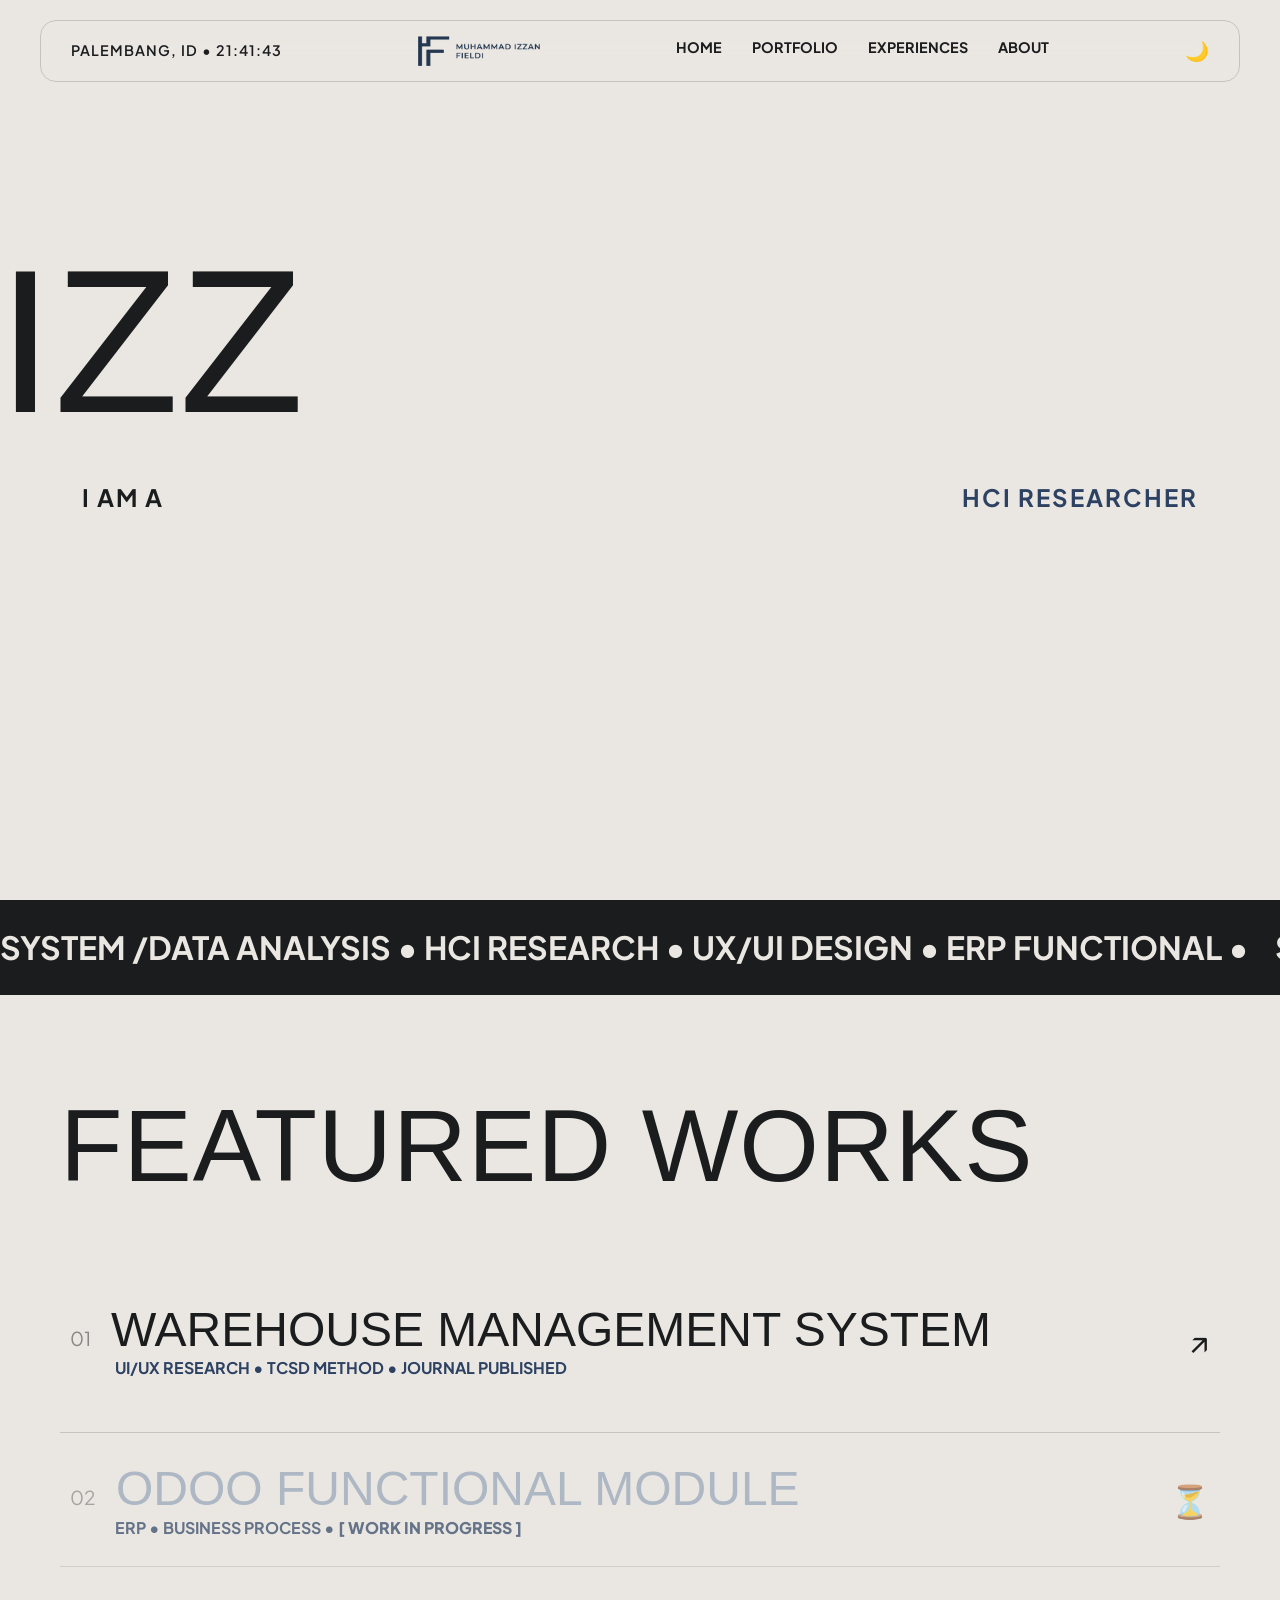
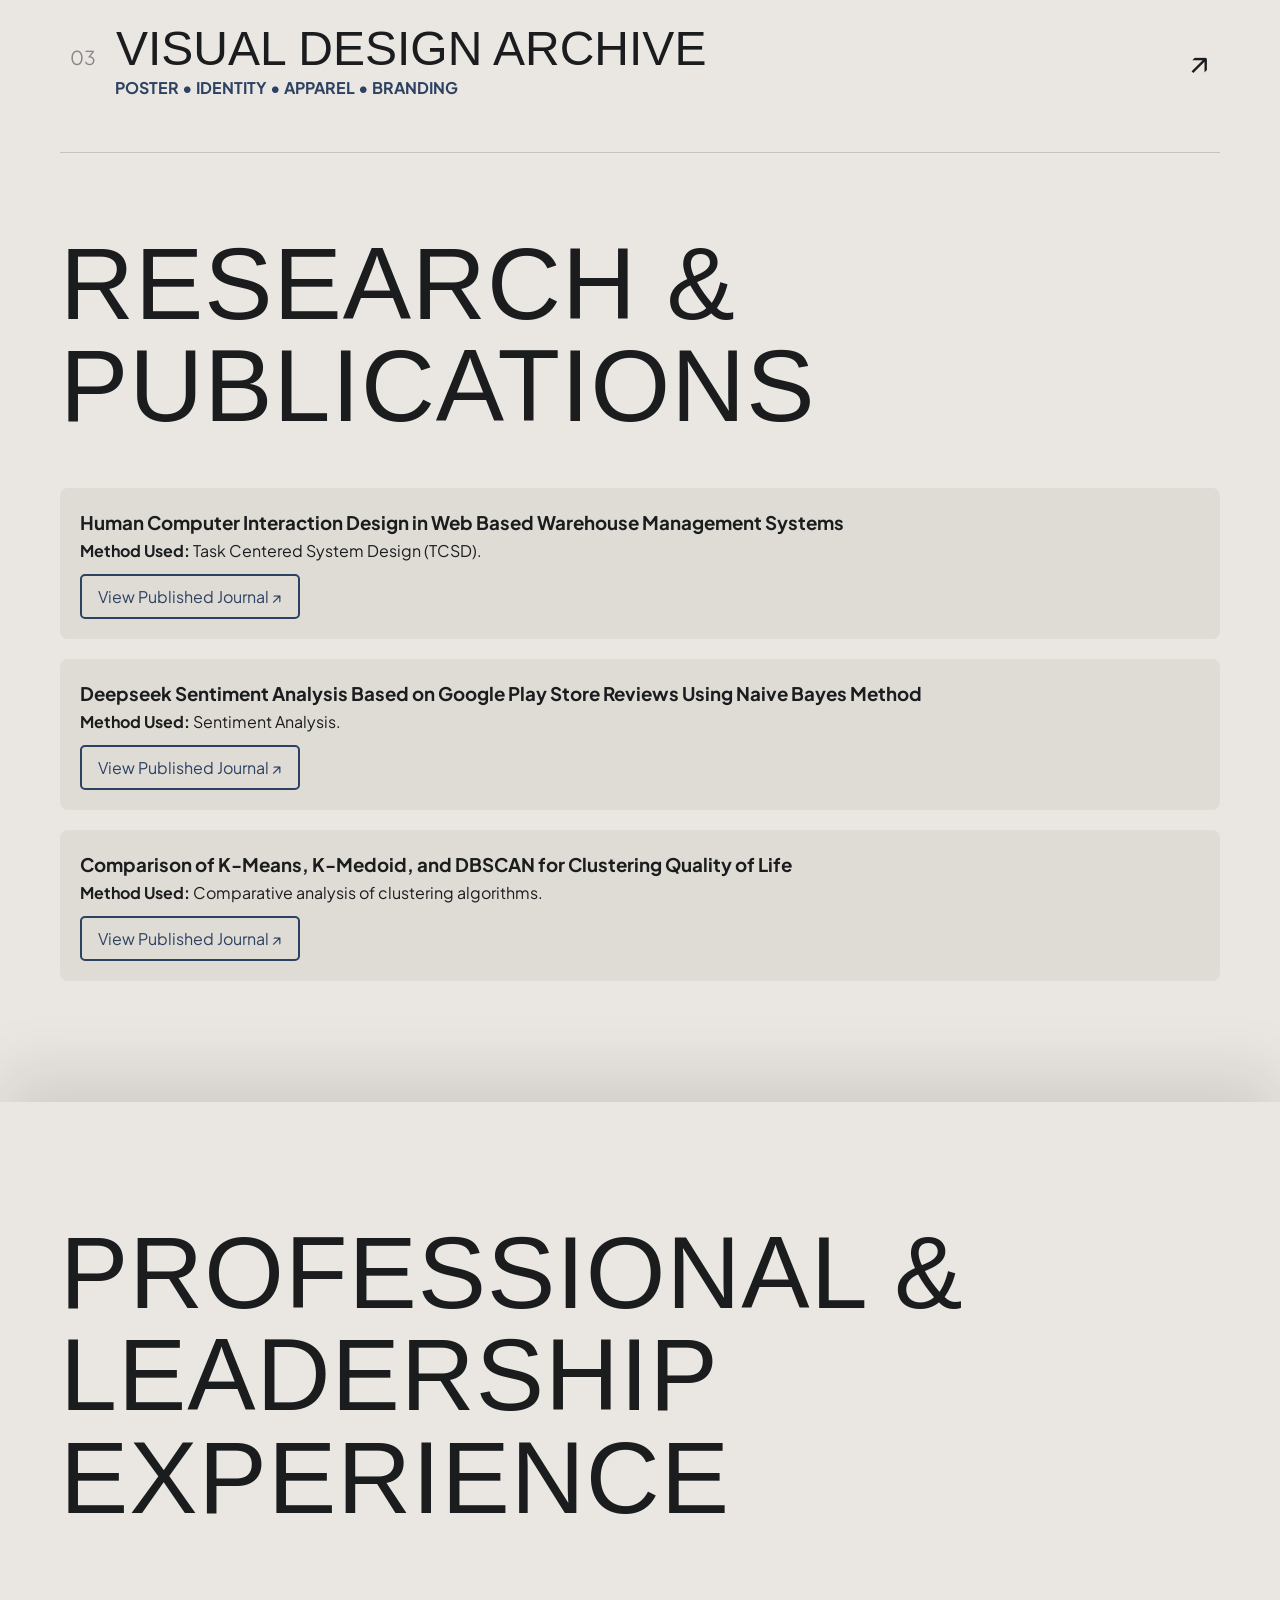
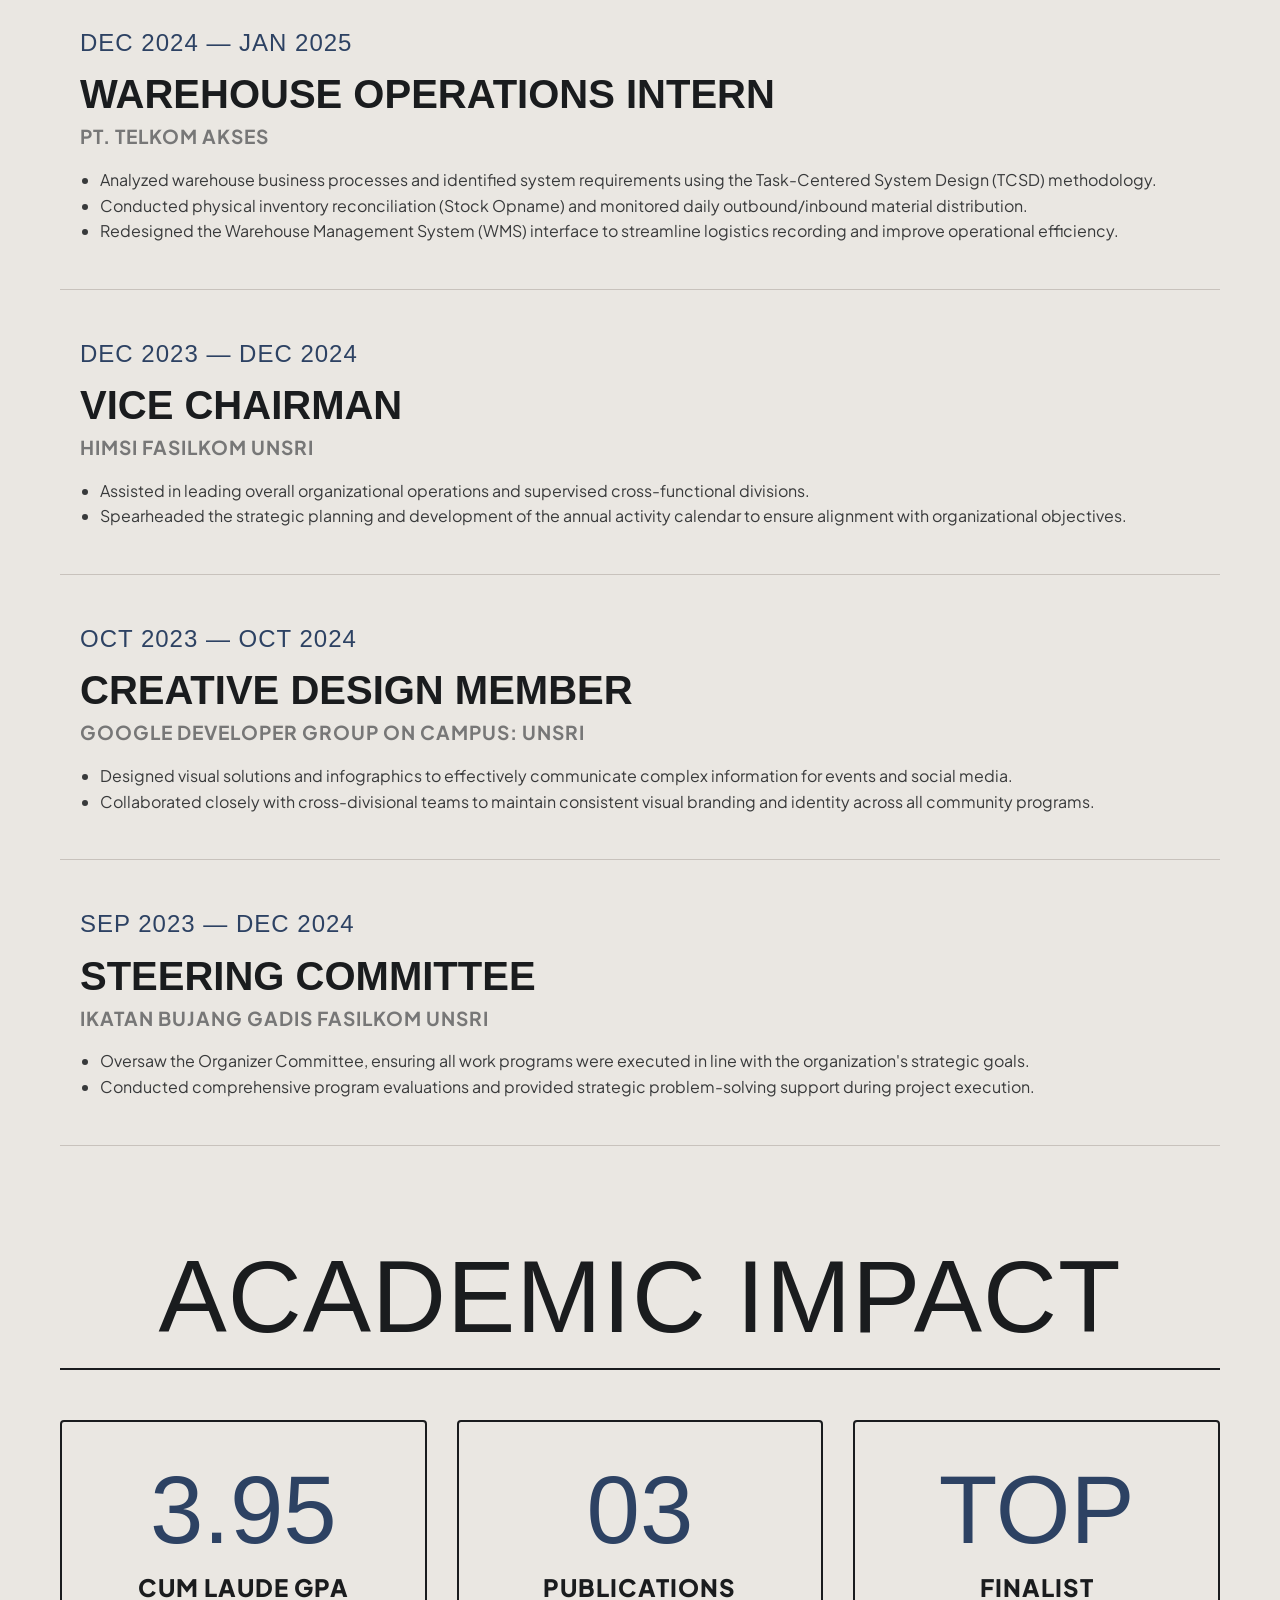
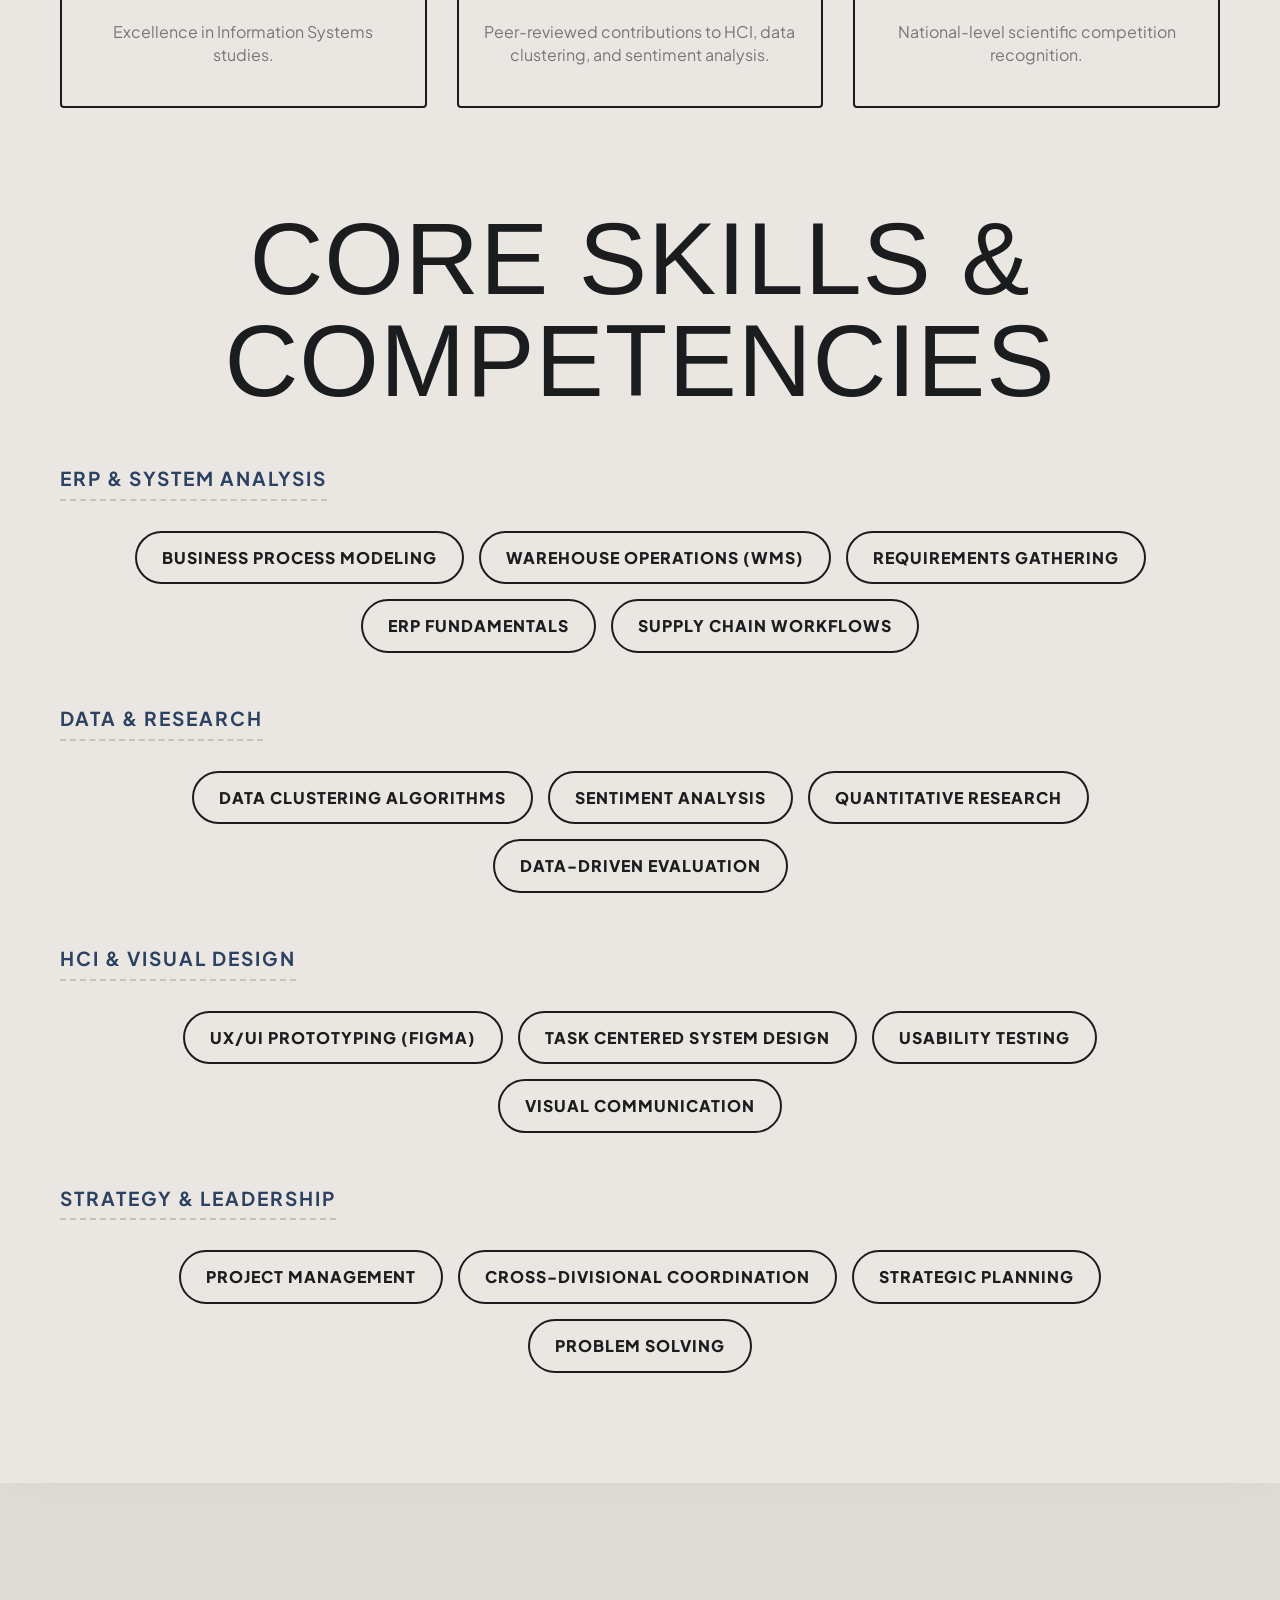
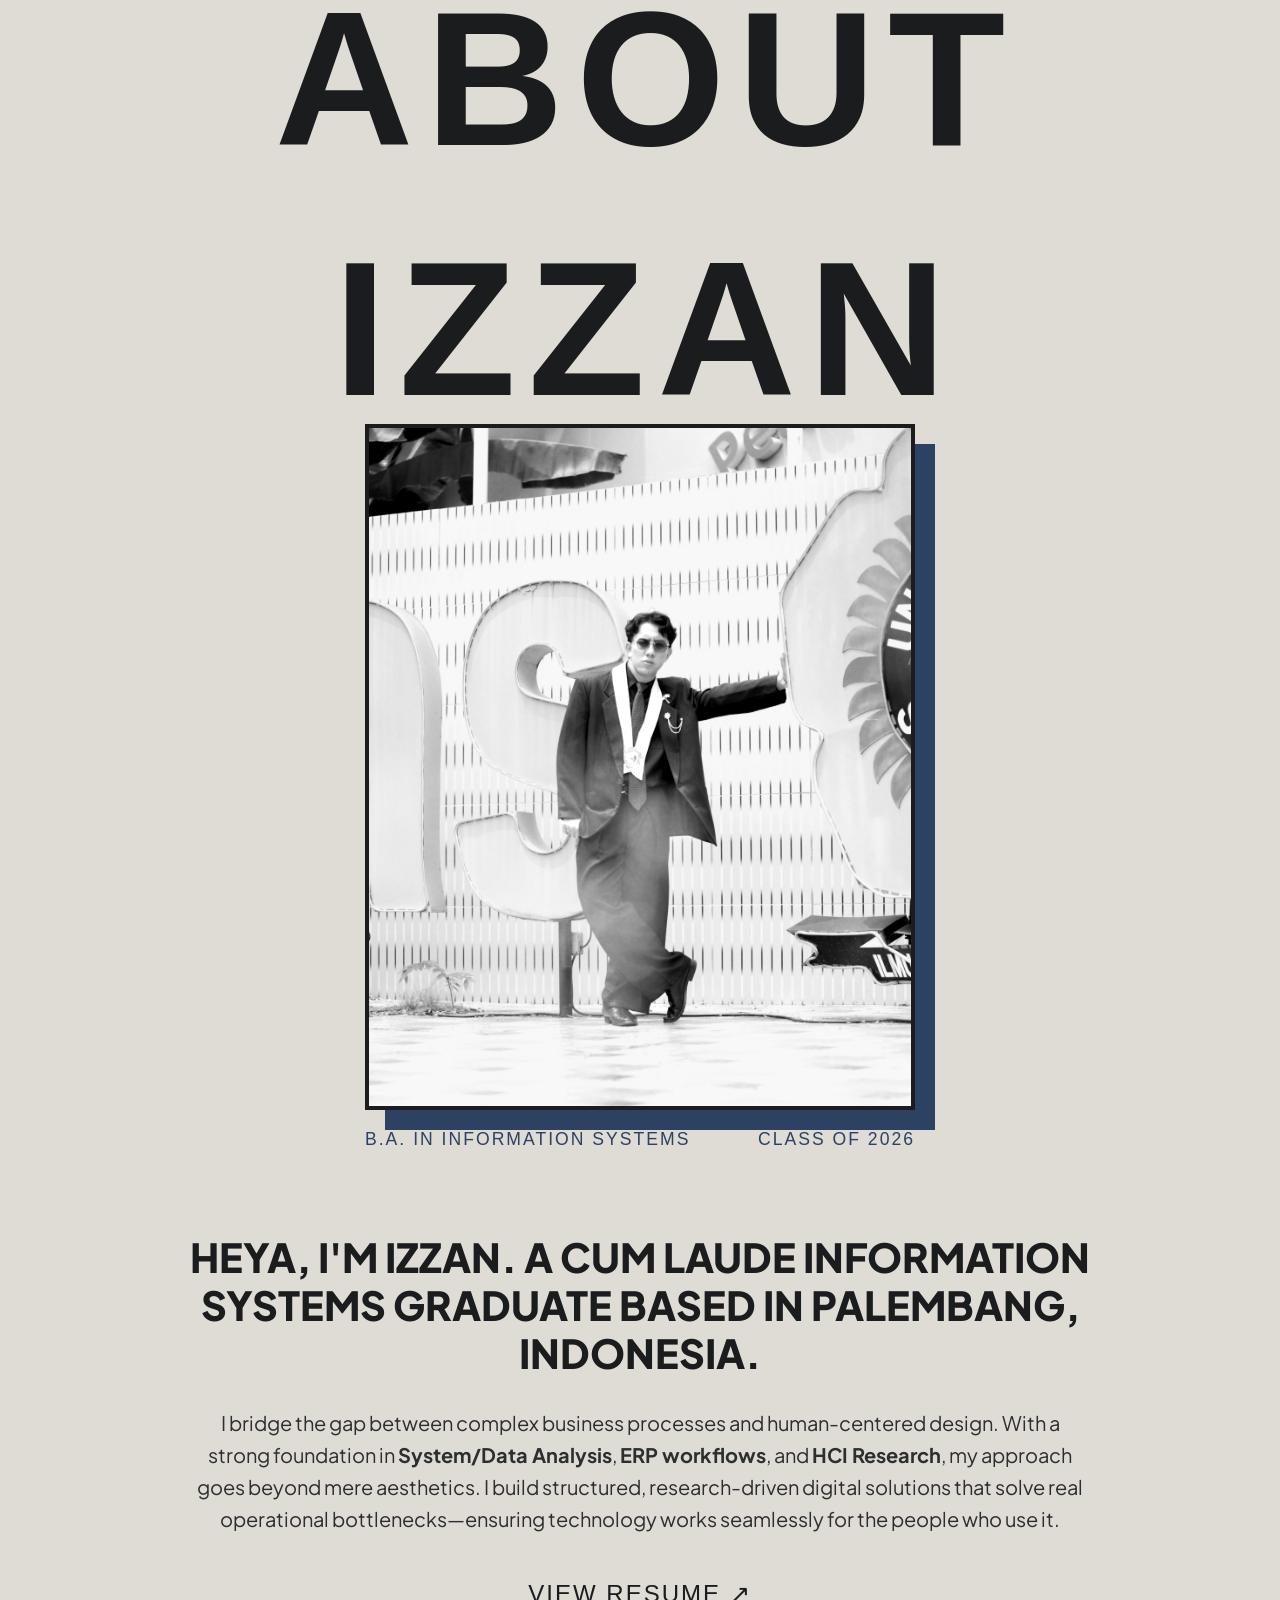
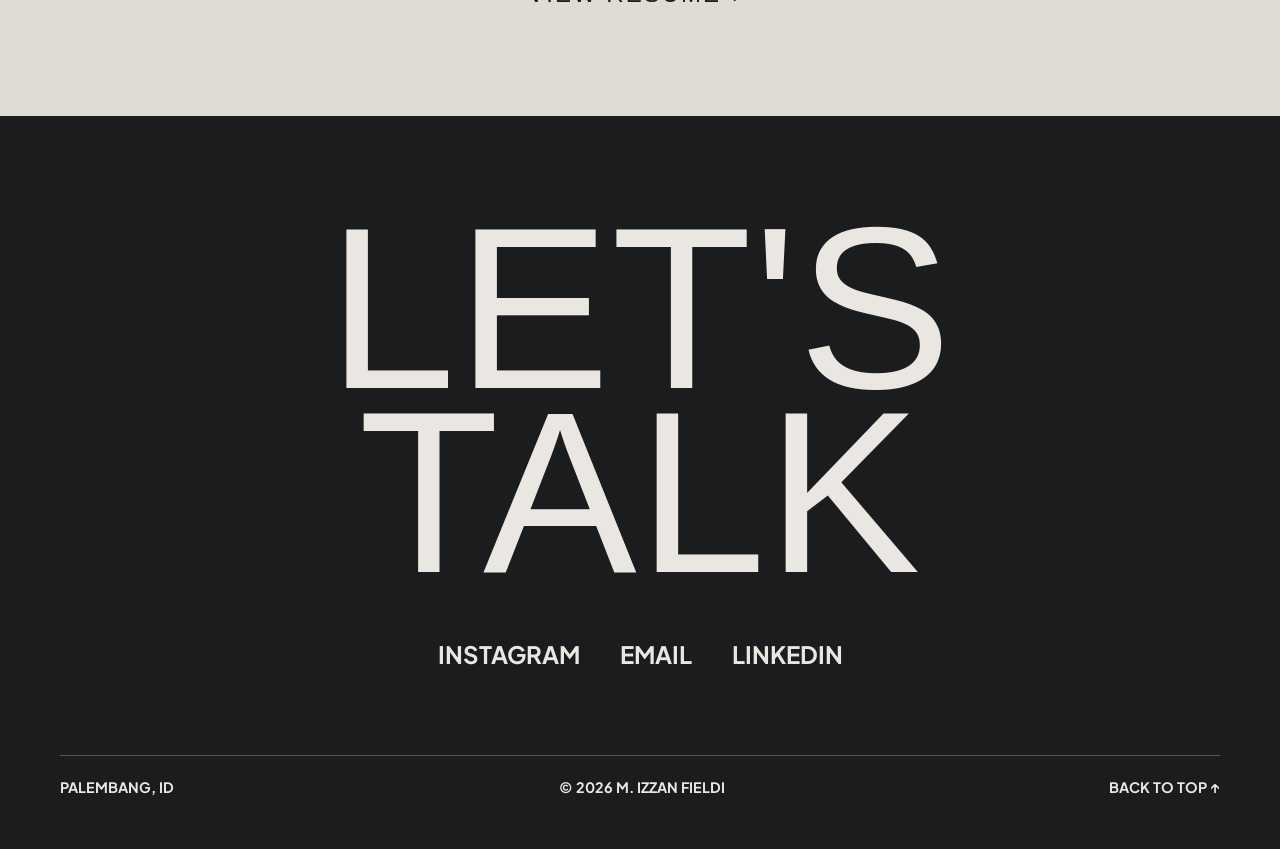
==== MINI WEB/index.html @ 40621d30 "Add files via upload" ====
<!DOCTYPE html>
<html lang="en">
<head>
    <meta charset="UTF-8">
    <meta name="viewport" content="width=device-width, initial-scale=1.0">
    <title>Muhammad Izzan Fieldi - Portfolio</title>

    <link rel="preconnect" href="https://fonts.googleapis.com">
    <link rel="preconnect" href="https://fonts.gstatic.com" crossorigin>
    <link href="https://fonts.googleapis.com/css2?family=Plus+Jakarta+Sans:wght@400;500;600;700;800&display=swap" rel="stylesheet">

    <link rel="stylesheet" href="style.css">
</head>
<body class="page-transition">

    <div id="loader">
        <div class="loader-content">
            <span id="counter">000</span>
        </div>
    </div>

    <header class="jas-header" id="header">
        <nav class="container">
            <div class="location">
                <span>PALEMBANG, ID</span> • <span id="live-time">00:00:00</span>
            </div>
            <a href="index.html#hero" class="logo">
                <img src="Asset/Logo Izzan.png" alt="Muhammad Izzan Fieldi Logo" class="logo-img">
            </a>

            <ul class="jas-nav" id="nav-menu">
                <li><a href="#hero" data-text="HOME">HOME</a></li>
                <li><a href="#portfolio-section" data-text="PORTFOLIO">PORTFOLIO</a></li>
                <li><a href="#experiences-section" data-text="EXPERIENCES">EXPERIENCES</a></li>
                <li><a href="#about-section" data-text="ABOUT">ABOUT</a></li>
            </ul>
            
            <div class="nav-actions">
                <button class="theme-toggle" id="theme-toggle">🌙</button>
                <div class="hamburger" id="hamburger">
                   <span></span>
                    <span></span>
                    <span></span>
                </div>
            </div>
        </nav>
    </header>

    <section id="hero" class="hero">
        <div class="hero-container">
            <h1 class="hero-name" id="interactive-name">IZZAN FIELDI</h1>
            
            <div class="hero-footer">
                <p>I AM A</p>
                
                <div class="role-slider">
                    <div class="role-list">
                        <span>HCI RESEARCHER</span>
                        <span>ERP FUNCTIONAL</span>
                        <span>UX/UI DESIGNER</span>
                        <span>SYSTEM ANALYST</span>
                        <span>DATA ANALYST</span>
                        <span>HCI RESEARCHER</span> 
                    </div>
                </div>

            </div>
        </div>
    </section>

    <div class="marquee">
        <div class="marquee-content">
            <span>SYSTEM /DATA ANALYSIS • HCI RESEARCH • UX/UI DESIGN • ERP FUNCTIONAL • </span>
            <span>SYSTEM /DATA ANALYSIS • HCI RESEARCH • UX/UI DESIGN • ERP FUNCTIONAL • </span>
            <span>SYSTEM /DATA ANALYSIS • HCI RESEARCH • UX/UI DESIGN • ERP FUNCTIONAL • </span>
        </div>
    </div>

    <section id="portfolio-section" class="section-padding">
        <div class="container">
            <h2>FEATURED WORKS</h2>
            <div class="portfolio-list">
                
                <a href="wms-casestudy.html" class="portfolio-row">
                    <div class="port-left-group">
                        <div class="port-title-wrapper">
                            <span class="port-num">01</span>
                            <h3 class="port-title">Warehouse Management System</h3>
                        </div>
                        <p class="port-tags">UI/UX Research • TCSD Method • Journal Published</p>
                    </div>
                    
                    <div class="port-right-group">
                        <div class="inline-img-wrapper">
                            <img src="Asset/Porto.png" alt="WMS Project">
                        </div>
                        <span class="port-arrow">↗</span>
                    </div>
                </a>

                <div class="portfolio-row" style="opacity: 0.7; cursor: not-allowed;">
                    <div class="port-left-group">
                        <div class="port-title-wrapper">
                            <span class="port-num">02</span>
                            <h3 class="port-title" style="color: var(--muted-text);">Odoo Functional Module</h3>
                        </div>
                        <p class="port-tags">ERP • Business Process • <span style="color: var(--accent-color); font-weight: 800;">[ WORK IN PROGRESS ]</span></p>
                    </div>
                    
                    <div class="port-right-group">
                        <span class="port-arrow" style="transform: none; color: var(--muted-text);">⏳</span>
                    </div>
                </div>

                <a href="https://drive.google.com/drive/folders/1CFxZU8jh6CRHiEDkZTJFdUZa_HbZFmdo?usp=sharing" class="portfolio-row" target="_blank" rel="noopener noreferrer">
                    <div class="port-left-group">
                        <div class="port-title-wrapper">
                            <span class="port-num">03</span>
                            <h3 class="port-title">Visual Design Archive</h3>
                        </div>
                        <p class="port-tags">Poster • Identity • Apparel • Branding</p>
                    </div>
                    
                    <div class="port-right-group">
                        <div class="inline-img-wrapper">
                            <img src="Asset/Denim Jacket.png" alt="Visual Design Archive">
                        </div>
                        <span class="port-arrow">↗</span>
                    </div>
                </a>
                
            </div>

            <h2 style="margin-top: 80px;">RESEARCH & PUBLICATIONS</h2>
            <div class="research-item">
                <h3>Human Computer Interaction Design in Web Based Warehouse Management Systems</h3>
                <p><strong>Method Used:</strong> Task Centered System Design (TCSD).</p>
                <a href="https://ejournal.ikado.ac.id/index.php/teknika/article/view/1375" class="btn-secondary" target="_blank" rel="noopener noreferrer">View Published Journal ↗</a>
            </div>
            <div class="research-item">
                <h3>Deepseek Sentiment Analysis Based on Google Play Store Reviews Using Naive Bayes Method</h3>
                <p><strong>Method Used:</strong> Sentiment Analysis.</p>
                <a href="https://ojs.stmik-banjarbaru.ac.id/index.php/jutisi/article/view/2778" class="btn-secondary" target="_blank" rel="noopener noreferrer">View Published Journal ↗</a>
            </div>
            <div class="research-item">
                <h3>Comparison of K-Means, K-Medoid, and DBSCAN for Clustering Quality of Life</h3>
                <p><strong>Method Used:</strong> Comparative analysis of clustering algorithms.</p>
                <a href="https://ejournal.itn.ac.id/index.php/jati/article/view/13916" class="btn-secondary" target="_blank" rel="noopener noreferrer">View Published Journal ↗</a>
            </div>
        </div>
    </section>

    <section id="experiences-section" class="section-padding">
        <div class="container">
            
            <h2>PROFESSIONAL & LEADERSHIP EXPERIENCE</h2>
            <div class="experience-list">
    
                <div class="exp-row">
                    <div class="exp-left" style="width: 100%;">
                        <span class="exp-date">DEC 2024 — JAN 2025</span>
                        <h3 class="exp-role">Warehouse Operations Intern</h3>
                        <p class="exp-company">PT. TELKOM AKSES</p>
                        <ul style="margin-top: 15px; padding-left: 20px; line-height: 1.6; opacity: 0.85;">
                            <li>Analyzed warehouse business processes and identified system requirements using the Task-Centered System Design (TCSD) methodology.</li>
                            <li>Conducted physical inventory reconciliation (Stock Opname) and monitored daily outbound/inbound material distribution.</li>
                            <li>Redesigned the Warehouse Management System (WMS) interface to streamline logistics recording and improve operational efficiency.</li>
                        </ul>
                    </div>
                </div>

                <div class="exp-row">
                    <div class="exp-left" style="width: 100%;">
                        <span class="exp-date">DEC 2023 — DEC 2024</span>
                        <h3 class="exp-role">Vice Chairman</h3>
                        <p class="exp-company">HIMSI FASILKOM UNSRI</p>
                        <ul style="margin-top: 15px; padding-left: 20px; line-height: 1.6; opacity: 0.85;">
                            <li>Assisted in leading overall organizational operations and supervised cross-functional divisions.</li>
                            <li>Spearheaded the strategic planning and development of the annual activity calendar to ensure alignment with organizational objectives.</li>
                        </ul>
                    </div>
                </div>

                <div class="exp-row">
                    <div class="exp-left" style="width: 100%;">
                        <span class="exp-date">OCT 2023 — OCT 2024</span>
                        <h3 class="exp-role">Creative Design Member</h3>
                        <p class="exp-company">Google Developer Group on Campus: UNSRI</p>
                        <ul style="margin-top: 15px; padding-left: 20px; line-height: 1.6; opacity: 0.85;">
                            <li>Designed visual solutions and infographics to effectively communicate complex information for events and social media.</li>
                            <li>Collaborated closely with cross-divisional teams to maintain consistent visual branding and identity across all community programs.</li>
                        </ul>
                    </div>
                </div>

                <div class="exp-row">
                    <div class="exp-left" style="width: 100%;">
                        <span class="exp-date">SEP 2023 — DEC 2024</span>
                        <h3 class="exp-role">Steering Committee</h3>
                        <p class="exp-company">Ikatan Bujang Gadis Fasilkom Unsri</p>
                        <ul style="margin-top: 15px; padding-left: 20px; line-height: 1.6; opacity: 0.85;">
                            <li>Oversaw the Organizer Committee, ensuring all work programs were executed in line with the organization's strategic goals.</li>
                            <li>Conducted comprehensive program evaluations and provided strategic problem-solving support during project execution.</li>
                        </ul>
                    </div>
                </div>

            </div>

            <h2 style="margin-top: 100px; text-align: center; border-bottom: 2px solid var(--text-color); padding-bottom: 20px;">ACADEMIC IMPACT</h2>
            
            <div class="impact-brutal-grid">
                <div class="impact-brutal-item">
                    <span class="impact-giant-number">3.95</span>
                    <h3 class="impact-title">CUM LAUDE GPA</h3>
                    <p class="impact-desc">Excellence in Information Systems studies.</p>
                </div>
                
                <div class="impact-brutal-item">
                    <span class="impact-giant-number">03</span>
                    <h3 class="impact-title">PUBLICATIONS</h3>
                    <p class="impact-desc">Peer-reviewed contributions to HCI, data clustering, and sentiment analysis.</p>
                </div>
                
                <div class="impact-brutal-item">
                    <span class="impact-giant-number">TOP</span>
                    <h3 class="impact-title">FINALIST</h3>
                    <p class="impact-desc">National-level scientific competition recognition.</p>
                </div>
            </div>

           <h2 style="margin-top: 100px; text-align: center;">CORE SKILLS & COMPETENCIES</h2>
            
            <div class="comp-category" style="margin-top: 50px; margin-bottom: 40px;"> 
                <h3 style="text-align: center; margin-bottom: 20px; font-size: 1.2rem; color: var(--accent-color); text-transform: uppercase;">ERP & System Analysis</h3>
                <div class="tags" style="justify-content: center;"> 
                    <span class="tag">Business Process Modeling</span> 
                    <span class="tag">Warehouse Operations (WMS)</span> 
                    <span class="tag">Requirements Gathering</span> 
                    <span class="tag">ERP Fundamentals</span> 
                    <span class="tag">Supply Chain Workflows</span>
                </div> 
            </div> 

            <div class="comp-category" style="margin-bottom: 40px;"> 
                <h3 style="text-align: center; margin-bottom: 20px; font-size: 1.2rem; color: var(--accent-color); text-transform: uppercase;">Data & Research</h3>
                <div class="tags" style="justify-content: center;"> 
                    <span class="tag">Data Clustering Algorithms</span> 
                    <span class="tag">Sentiment Analysis</span> 
                    <span class="tag">Quantitative Research</span> 
                    <span class="tag">Data-Driven Evaluation</span> 
                </div> 
            </div>

            <div class="comp-category" style="margin-bottom: 40px;"> 
                <h3 style="text-align: center; margin-bottom: 20px; font-size: 1.2rem; color: var(--accent-color); text-transform: uppercase;">HCI & Visual Design</h3>
                <div class="tags" style="justify-content: center;"> 
                    <span class="tag">UX/UI Prototyping (Figma)</span> 
                    <span class="tag">Task Centered System Design</span> 
                    <span class="tag">Usability Testing</span> 
                    <span class="tag">Visual Communication</span> 
                </div> 
            </div> 

            <div class="comp-category"> 
                <h3 style="text-align: center; margin-bottom: 20px; font-size: 1.2rem; color: var(--accent-color); text-transform: uppercase;">Strategy & Leadership</h3>
                <div class="tags" style="justify-content: center;"> 
                    <span class="tag">Project Management</span> 
                    <span class="tag">Cross-divisional Coordination</span> 
                    <span class="tag">Strategic Planning</span> 
                    <span class="tag">Problem Solving</span> 
                </div> 
            </div>
        </div>
    </section>

    <section id="about-section" class="section-padding" style="background-color: var(--secondary-bg);">
        <div class="container">
            <h1 class="about-title" id="about-izzan">ABOUT IZZAN</h1>
            
            <div class="about-image-wrapper">
            <div class="about-image-container">
            <img src="Asset/PTB_0155.jpeg" alt="Izzan Yudisium" class="about-img">
                <div class="grain-overlay"></div>
            </div>
            <div class="about-caption">
                <span>B.A. IN INFORMATION SYSTEMS</span>
                <span>CLASS OF 2026</span>
            </div>
            </div>

            <div style="max-width: 900px; margin: 0 auto; text-align: center;">
                <p style="font-size: clamp(1.8rem, 4vw, 2.5rem); font-weight: 800; text-transform: uppercase; line-height: 1.2; margin-bottom: 30px; color: var(--text-color);">
                    HEYA, I'M IZZAN. A CUM LAUDE INFORMATION SYSTEMS GRADUATE BASED IN PALEMBANG, INDONESIA.
                </p>
                
                <p style="font-size: 1.25rem; line-height: 1.6; color: var(--text-color); opacity: 0.9; margin-bottom: 40px;">
                    I bridge the gap between complex business processes and human-centered design. With a strong foundation in <strong>System/Data Analysis</strong>, <strong>ERP workflows</strong>, and <strong>HCI Research</strong>, my approach goes beyond mere aesthetics. I build structured, research-driven digital solutions that solve real operational bottlenecks—ensuring technology works seamlessly for the people who use it.
                </p>

                <a href="#" id="view-cv-link" class="text-link">VIEW RESUME ↗</a>
            </div>
        </div>
    </section>

    <section id="contact" class="big-footer">
        <div class="container text-center">
            <h2 class="giant-text">LET'S TALK</h2>
            <div class="footer-links">
                <a href="https://www.instagram.com/izzanhanafi_" target="_blank" rel="noopener noreferrer">INSTAGRAM</a>
                <a href="mailto:muhammadizzanfieldi@gmail.com">EMAIL</a>
                <a href="https://www.linkedin.com/in/muhammadizzanfieldi" target="_blank" rel="noopener noreferrer">LINKEDIN</a>
            </div>
            <div class="footer-bottom">
                <p>PALEMBANG, ID</p>
                <p>© 2026 M. IZZAN FIELDI</p>
                <a href="#hero">BACK TO TOP ↑</a>
            </div>
        </div>
    </section>


    <script src="script.js"></script>

    <div id="cv-modal" class="cv-modal">
    <div class="modal-overlay" id="modal-overlay"></div>
    
    <button class="close-btn" id="close-cv">&times;</button>

    <div class="modal-content">
        <img src="Asset/CV-Preview.png" alt="Izzan Fieldi CV Resume" class="cv-preview-img">
        
        <div class="download-area">
            <a href="Asset/CV_Muhammad_Izzan_Fieldi_2026.pdf" download class="btn" style="padding: 15px 35px; font-weight: 800; letter-spacing: 1px;" target="_blank" rel="noopener noreferrer">
                DOWNLOAD OFFICIAL CV (PDF)
            </a>
        </div>
    </div>
</div>

</body>
</html>
---- MINI WEB/style.css ----
/* =========================================
   VARIABLES & THEME
========================================= */
:root {
    /* Background: Putih tulang hangat */
    --bg-color: #EAE7E2; 
    /* Text: Hitam Onyx */
    --text-color: #1A1C1E; 
    /* Accent: Deep Navy */
    --accent-color: #2D4263; 
    
    --secondary-bg: #DFDBD5; 
    --border-color: #C8C2BC;
    --hover-bg: #D7D1CB;
    --nav-bg: rgba(234, 231, 226, 0.45); 
    
    --dark-surface: #0F172A; 
    --dark-card: #1E293B;    
    --muted-text: #94A3B8;   
}

[data-theme="dark"] {
    /* Background: Biru Slate Gelap */
    --bg-color: #121417; 
    --text-color: #EAE7E2;
    --accent-color: #7E97B8; 
    --secondary-bg: #1B1E23;
    --border-color: #2D323A;
    --hover-bg: #252A30;
    --nav-bg: rgba(18, 20, 23, 0.45); 
}

/* =========================================
   GLOBAL STYLES
========================================= */
* {
    margin: 0;
    padding: 0;
    box-sizing: border-box;
}

html {
    scroll-behavior: smooth; 
}

body {
    font-family: 'Plus Jakarta Sans', -apple-system, BlinkMacSystemFont, "Segoe UI", Roboto, Helvetica, Arial, sans-serif;
    line-height: 1.6;
    color: var(--text-color);
    background-color: var(--bg-color);
    transition: background-color 0.3s, color 0.3s;
    overflow-x: hidden;
}

.container {
    max-width: 1200px;
    margin: 0 auto;
    padding: 0 20px;
}

section {
    padding: 100px 0;
}

.section-padding {
    padding-top: 100px;
    padding-bottom: 100px;
    scroll-margin-top: 80px; 
}

/* =========================================
   TYPOGRAPHY & BUTTONS
========================================= */
section h2 {
    font-family: Impact, 'Arial Black', sans-serif; 
    font-size: clamp(4rem, 8vw, 7rem); 
    font-weight: normal; 
    text-transform: uppercase;
    color: var(--text-color);
    margin-bottom: 50px;
    line-height: 1;
    letter-spacing: 1px;
    transition: font-size 0.4s ease-out; 
}

.hero-name, 
.giant-text, 
.port-title, 
.about-title, 
.impact-giant-number {
    font-family: Impact, 'Arial Black', sans-serif; 
    font-weight: normal; 
    text-transform: uppercase;
}

/* =========================================
   BUTTONS (DYNAMIC THEME)
========================================= */
.btn {
    display: inline-block;
    padding: 12px 24px;
    background-color: var(--accent-color);
    color: var(--bg-color); 
    text-decoration: none;
    border-radius: 5px;
    transition: background-color 0.3s, transform 0.2s, opacity 0.3s;
}

.btn:hover {
    opacity: 0.85; 
    transform: translateY(-2px);
}

.btn-secondary {
    display: inline-block;
    padding: 8px 16px;
    border: 2px solid var(--accent-color);
    background-color: transparent;
    color: var(--accent-color);
    text-decoration: none;
    border-radius: 5px;
    transition: background-color 0.3s, color 0.3s, transform 0.2s;
    margin-top: 10px;
}

.btn-secondary:hover {
    background-color: var(--accent-color);
    color: var(--bg-color); 
    transform: translateY(-2px); 
}

/* =========================================
   LOADER ANIMATION
========================================= */
#loader {
    position: fixed;
    top: 0;
    left: 0;
    width: 100%;
    height: 100vh;
    background: #111;
    color: #fff;
    display: flex;
    justify-content: center;
    align-items: center;
    z-index: 9999;
    transition: transform 1s cubic-bezier(0.19, 1, 0.22, 1);
}

#counter {
    font-family: Impact, 'Arial Black', sans-serif;
    font-size: 15vw;
    font-weight: 800;
}

/* =========================================
   NAVIGATION (HEADER)
========================================= */
header {
    position: fixed;
    top: 0;
    width: 100%;
    background-color: var(--bg-color);
    border-bottom: 1px solid var(--border-color);
    z-index: 1000;
    padding: 15px 0;
    transition: background-color 0.3s;
}

.jas-header {
    position: fixed;
    top: 20px;
    left: 50%;
    transform: translateX(-50%);
    width: 95%;
    max-width: 1200px;
    z-index: 1000;
    background-color: var(--nav-bg);
    backdrop-filter: blur(20px); 
    -webkit-backdrop-filter: blur(20px);
    border: 1px solid var(--border-color); 
    border-radius: 16px; 
    padding: 15px 30px;
    transition: background-color 0.3s, border-color 0.3s;
}

.jas-header .container {
    display: flex;
    justify-content: space-between;
    align-items: center;
    width: 100%;
    padding: 0; 
}

nav {
    display: flex;
    justify-content: space-between;
    align-items: center;
    font-size: 0.9rem;
    font-weight: 600;
}

.location {
    text-transform: uppercase;
    letter-spacing: 1px;
}

/* =========================================
   NAVBAR LOGO
========================================= */
.logo {
    display: flex;
    align-items: center;
}

.logo-img {
    height: 30px; 
    width: auto;   
    display: block;
    transition: filter 0.3s ease;
}

[data-theme="dark"] .logo-img {
    filter: invert(1);
}

.jas-nav {
    list-style: none;
    display: flex;
    gap: 30px;
    margin: 0;
    padding: 0;
}

nav ul {
    list-style: none;
    display: flex;
    gap: 20px;
}

.jas-nav li a, nav ul li a {
    text-decoration: none;
    color: var(--text-color);
    text-transform: uppercase;
    font-weight: bold;
    transition: color 0.3s, opacity 0.3s;
}

nav ul li a:hover {
    color: var(--accent-color);
}

.theme-toggle {
    background: none;
    border: none;
    font-size: 1.2rem;
    cursor: pointer;
}

.nav-actions {
    display: flex;
    align-items: center;
    gap: 20px; 
}

.hamburger {
    display: none; 
    flex-direction: column;
    cursor: pointer;
    gap: 5px;
    z-index: 1100;
}

.hamburger span {
    display: block;
    width: 25px;
    height: 3px;
    background-color: var(--text-color);
    transition: all 0.3s ease;
}

/* =========================================
   HERO SECTION
========================================= */
.hero {
    min-height: 100vh;
    display: flex;
    flex-direction: column;
    justify-content: center; 
}

.hero-container {
    width: 100%;
    padding: 0 20px;
    transform: translateY(-10vh); 
}

.hero-name {
    font-family: Impact, 'Arial Black', sans-serif;
    font-size: 16vw;
    text-align: center;
    line-height: 0.85;
    text-transform: uppercase;
    display: flex;
    justify-content: center;
    cursor: default;
    padding-top: 50px; 
}

.hero-name span {
    display: inline-block;
    opacity: 0;
    filter: blur(12px);
    transform: scale(1.1);
    transition: all 1s cubic-bezier(0.19, 1, 0.22, 1);
}

.hero-name span.animate-in {
    opacity: 1;
    filter: blur(0);
    transform: scale(1);
}

.hero-name span.animate-in:hover {
    transform: translateY(-20px) rotate(-5deg) scale(1.05); 
    color: var(--accent-color);
    transition: transform 0.2s, color 0.2s;
}

.hero-footer {
    display: flex;
    justify-content: space-between; 
    align-items: center;
    gap: 15px;
    margin-top: 50px;
    font-size: 1.5rem; 
    font-weight: 700;
    text-transform: uppercase;
    letter-spacing: 2px;
    padding: 0 5%;
}

.role-slider {
    height: 1.5em; 
    overflow: hidden;
    position: relative;
    color: var(--accent-color); 
}

.role-list {
    display: flex;
    flex-direction: column;
    animation: slideRoles 8s infinite cubic-bezier(0.19, 1, 0.22, 1);
    white-space: nowrap;
}

.role-list span {
    height: 1.5em;
    display: flex;
    align-items: center;
}

@keyframes slideRoles {
    0%, 25% { transform: translateY(0); } 
    33%, 58% { transform: translateY(-1.5em); } 
    66%, 91% { transform: translateY(-3em); } 
    100% { transform: translateY(-4.5em); } 
}

.hero-img {
    width: 250px;
    height: 300px;
    object-fit: cover;
    filter: grayscale(100%);
    transition: filter 0.3s;
}

.hero-img:hover {
    filter: grayscale(0%);
}

/* =========================================
   MARQUEE
========================================= */
.marquee {
    width: 100%;
    background-color: var(--text-color);
    color: var(--bg-color);
    padding: 20px 0;
    overflow: hidden;
    white-space: nowrap;
    border-top: 2px solid var(--text-color);
    border-bottom: 2px solid var(--text-color);
}

.marquee-content {
    display: inline-block;
    font-size: 2rem;
    font-weight: bold;
    text-transform: uppercase;
    animation: scroll-left 15s linear infinite;
}

.marquee-content span {
    padding-right: 20px;
}

@keyframes scroll-left {
    0% { transform: translateX(0); }
    100% { transform: translateX(-33.33%); } 
}

/* =========================================
   PORTFOLIO SECTION
========================================= */
#portfolio-section {
    transform-origin: bottom center; 
    will-change: transform, opacity;
    position: relative;
    z-index: 1; 
}

.portfolio-list-section h2 {
    text-transform: uppercase;
    font-size: 1.5rem;
    margin-bottom: 40px;
    border-bottom: 2px solid var(--border-color);
    padding-bottom: 10px;
}

.portfolio-list {
    display: flex;
    flex-direction: column;
}

.portfolio-row {
    display: flex;
    justify-content: space-between;
    align-items: center; /* KUNCI 1: Menyejajarkan grup kiri & kanan di sumbu tengah */
    padding: 30px 10px;
    border-bottom: 1px solid var(--border-color);
    text-decoration: none;
    color: var(--text-color);
    transition: all 0.3s ease;
    flex-wrap: nowrap;
    width: 100%;
}

/* --- KELOMPOK KIRI --- */
.port-left-group {
    display: flex;
    flex-direction: column;
    justify-content: center; /* KUNCI 2: Memastikan teks di dalamnya terpusat */
    gap: 4px; 
    flex-grow: 1;
    min-width: 0;
}

.port-title-wrapper {
    display: flex;
    align-items: baseline;
    gap: 20px; /* Jarak antara angka 01 dan Judul */
}

.port-num {
    font-size: 1.2rem;
    color: #888;
}

.port-title {
    font-size: 2.2rem;
    font-family: Impact, 'Arial Black', sans-serif;
    text-transform: uppercase;
    margin: 0;
    line-height: 1.1; /* Mengunci tinggi baris agar tidak ada ruang kosong berlebih */
    white-space: nowrap;
    overflow: hidden;
    text-overflow: ellipsis;
}

.port-tags {
    font-size: 1rem;
    font-weight: bold;
    text-transform: uppercase;
    color: var(--accent-color);
    margin-left: 45px;
    line-height: 1; /* Menyamakan irama dengan judul */
}

/* --- KELOMPOK KANAN --- */
.port-right-group {
    display: flex;
    align-items: center; /* KUNCI 3: Menyejajarkan Gambar & Panah secara vertikal */
    justify-content: flex-end;
    flex-shrink: 0;
    margin-left: 30px;
    height: 100%; /* Memaksa grup ini mengambil tinggi maksimal baris */
}

.port-arrow {
    font-size: 2.5rem;
    line-height: 1; /* Penting: mencegah panah memiliki margin bawaan font */
    display: flex;
    align-items: center;
    transition: transform 0.4s cubic-bezier(0.175, 0.885, 0.32, 1.275), color 0.3s;
}

.portfolio-row:hover .port-arrow {
    transform: translate(15px, -15px);
    color: var(--accent-color);
}

.port-left {
    display: flex;
    align-items: baseline;
    gap: 30px;
}

.port-num {
    font-size: 1.2rem;
    color: #888;
}

.port-title {
    font-size: 3rem;
    font-family: Impact, 'Arial Black', sans-serif;
    text-transform: uppercase;
    margin: 0;
}

.port-right {
    display: flex;
    align-items: center;
    gap: 40px;
    margin-left: auto; 
}

.port-tags {
    font-size: 1rem;
    font-weight: bold;
    text-transform: uppercase;
}

.port-arrow {
    font-size: 2rem;
    transition: transform 0.3s;
}

.portfolio-row:hover .port-arrow {
    transform: translate(10px, -10px); 
    color: var(--accent-color);
}

.portfolio-grid {
    display: grid;
    grid-template-columns: repeat(auto-fit, minmax(300px, 1fr));
    gap: 20px;
}

.portfolio-card {
    background-color: var(--secondary-bg);
    border-radius: 8px;
    overflow: hidden;
}

.portfolio-card img {
    width: 100%;
    height: 200px;
    object-fit: cover;
}

.portfolio-card .content {
    padding: 20px;
}

/* =========================================
   RESEARCH & PUBLICATIONS
========================================= */
.research-item {
    margin-bottom: 20px;
    padding: 20px;
    background-color: var(--secondary-bg);
    border-radius: 8px;
}

/* =========================================
   EXPERIENCES SECTION
========================================= */
#experiences-section {
    position: relative;
    z-index: 10;
    background-color: var(--bg-color); 
    color: var(--text-color); 
    box-shadow: 0 -30px 60px rgba(0,0,0,0.1); 
    padding-top: 120px;
}

#experiences-section h2, 
#experiences-section .exp-role {
    color: var(--text-color);
}

#experiences-section .exp-date,
#experiences-section .impact-giant-number {
    color: var(--accent-color); 
}

#experiences-section .exp-company,
#experiences-section .impact-desc {
    color: #777; 
}

.experience-list {
    display: flex;
    flex-direction: column;
    margin-top: 40px;
}

.exp-row {
    padding: 35px 0;
    border-bottom: 1px solid var(--border-color);
    display: flex;
    justify-content: space-between;
    align-items: flex-start;
    transition: padding-left 0.3s, background-color 0.3s;
    cursor: default;
}

.exp-row:hover {
    background-color: var(--hover-bg);
    padding-left: 30px;
    padding-right: 30px;
}

.exp-date {
    font-family: Impact, 'Arial Black', sans-serif;
    font-size: 1.5rem;
    color: var(--accent-color);
    margin-bottom: 10px;
    display: block;
    letter-spacing: 1px;
}

.exp-role {
    font-size: 2.5rem;
    font-family: Impact, 'Arial Black', sans-serif;
    text-transform: uppercase;
    margin: 0 0 5px 0;
    line-height: 1.1;
    color: var(--text-color);
}

.exp-company {
    font-size: 1.2rem;
    font-weight: bold;
    color: #777; 
    text-transform: uppercase;
    letter-spacing: 1px;
}

[data-theme="dark"] .exp-company {
    color: #aaa;
}

#experiences-section .exp-row {
    border-bottom: 1px solid var(--border-color);
    padding: 45px 20px;
    border-left: 0px solid transparent; 
    transition: all 0.3s cubic-bezier(0.175, 0.885, 0.32, 1.275); 
}

#experiences-section .exp-row:hover {
    background-color: var(--hover-bg); 
    transform: translateX(15px); 
    border-left: 6px solid var(--accent-color); 
    padding-left: 35px; 
}

/* =========================================
   ACADEMIC IMPACT
========================================= */
.impact-brutal-grid {
    display: grid;
    grid-template-columns: repeat(auto-fit, minmax(250px, 1fr));
    gap: 30px;
    margin-top: 50px;
    text-align: center;
}

.impact-brutal-item {
    padding: 40px 20px;
    border: 2px solid var(--text-color);
    background-color: transparent;
    transition: transform 0.3s cubic-bezier(0.175, 0.885, 0.32, 1.275), background-color 0.3s;
}

.impact-brutal-item:hover {
    background-color: var(--text-color);
    color: var(--bg-color);
    transform: translateY(-10px);
    box-shadow: 8px 8px 0px var(--accent-color);
}

.impact-giant-number {
    font-family: Impact, 'Arial Black', sans-serif;
    font-size: 6rem;
    line-height: 1;
    color: var(--accent-color);
    display: block;
    margin-bottom: 10px;
    transition: color 0.3s;
}

.impact-brutal-item:hover .impact-giant-number {
    color: var(--bg-color);
}

.impact-title {
    font-size: 1.5rem;
    font-weight: 800;
    text-transform: uppercase;
    margin-bottom: 15px;
    letter-spacing: 1px;
}

.impact-desc {
    font-size: 1rem;
    line-height: 1.4;
}

#experiences-section .impact-brutal-item {
    background-color: transparent;
    border: 2px solid var(--text-color);
    border-radius: 4px;
    transition: all 0.3s cubic-bezier(0.175, 0.885, 0.32, 1.275);
}

#experiences-section .impact-brutal-item:hover {
    background-color: var(--text-color); 
    border-color: var(--text-color);
    transform: translateY(-12px); 
    box-shadow: 10px 10px 0px var(--accent-color); 
}

#experiences-section .impact-brutal-item:hover .impact-giant-number,
#experiences-section .impact-brutal-item:hover .impact-title,
#experiences-section .impact-brutal-item:hover .impact-desc {
    color: var(--bg-color); 
}

/* =========================================
   CORE SKILLS & COMPETENCIES
========================================= */
.tags {
    display: flex;
    flex-wrap: wrap;
    justify-content: center;
    gap: 15px;
    padding: 10px;
}

.tag {
    background-color: transparent;
    color: var(--text-color);
    padding: 12px 25px;
    border: 2px solid var(--text-color);
    border-radius: 50px;
    font-size: 1rem;
    font-weight: 800;
    text-transform: uppercase;
    letter-spacing: 1px;
    transition: all 0.3s cubic-bezier(0.175, 0.885, 0.32, 1.275);
    cursor: crosshair; 
}

.tag:hover {
    background-color: var(--text-color);
    color: var(--bg-color);
    transform: translateY(-8px) rotate(-3deg) scale(1.05);
    box-shadow: 6px 6px 0px var(--accent-color); 
}

.comp-category h3 {
    text-align: center;
    margin-bottom: 20px;
    font-size: 1.2rem;
    font-weight: bold;
    letter-spacing: 2px;
    color: var(--text-color);
    text-transform: uppercase;
    border-bottom: 2px dashed var(--border-color);
    display: inline-block;
    padding-bottom: 5px;
}

#experiences-section .tag {
    color: var(--text-color);
    border-color: var(--text-color);
    background-color: transparent;
    transition: all 0.3s cubic-bezier(0.175, 0.885, 0.32, 1.275);
}

#experiences-section .tag:hover {
    background-color: var(--text-color); 
    color: var(--bg-color); 
    border-color: var(--text-color);
    transform: translateY(-6px) rotate(-3deg); 
    box-shadow: 6px 6px 0px var(--accent-color); 
}

/* =========================================
   ABOUT SECTION & ROLLING TEXT
========================================= */
.about-title {
  font-family: Impact, sans-serif;
  font-size: clamp(6rem, 15vw, 18rem); 
  font-weight: 900;
  text-transform: uppercase;
  line-height: 1;
  display: flex;
  flex-wrap: wrap; 
  justify-content: center;
  gap: 0.3em; 
  margin: 0;
  cursor: pointer;
  transition: font-size 0.4s ease-out, gap 0.4s ease-out, padding 0.4s ease-out;
}

.word {
  display: flex;
}

.char-wrapper {
  position: relative;
  display: inline-flex;
  overflow: hidden; 
  margin: 0 2px; 
}

.char-front, .char-back {
  display: inline-block;
  transition: transform 0.4s cubic-bezier(0.25, 1, 0.5, 1);
  padding: 0 4px; 
}

.char-front {
  color: var(--text-color); 
}

.char-back {
  position: absolute;
  top: 0;
  left: 0;
  width: 100%;
  text-align: center;
  color: var(--accent-color); 
}

.char-wrapper.dir-right .char-back { transform: translateX(100%); }
.char-wrapper.dir-right:hover .char-front { transform: translateX(-100%); }
.char-wrapper.dir-right:hover .char-back { transform: translateX(0); }

.char-wrapper.dir-left .char-back { transform: translateX(-100%); }
.char-wrapper.dir-left:hover .char-front { transform: translateX(100%); }
.char-wrapper.dir-left:hover .char-back { transform: translateX(0); }

.char-wrapper.no-transition .char-front,
.char-wrapper.no-transition .char-back {
  transition: none !important;
}

/* =========================================
   SCROLL REVEAL ANIMATIONS
========================================= */
.reveal-base {
    opacity: 0;
    transition: all 0.8s cubic-bezier(0.19, 1, 0.22, 1); 
    will-change: transform, opacity;
}

.reveal-slide-up {
    transform: translateY(100px);
}
.reveal-slide-up.is-visible {
    opacity: 1;
    transform: translateY(0);
}

.reveal-stomp {
    transform: scale(1.4) translateY(50px);
}
.reveal-stomp.is-visible {
    opacity: 1;
    transform: scale(1) translateY(0);
}

.reveal-slide-side {
    transform: translateX(-100px) skewX(10deg);
}
.reveal-slide-side.is-visible {
    opacity: 1;
    transform: translateX(0) skewX(0);
}

.reveal-flip {
    transform: perspective(600px) rotateX(-90deg);
    transform-origin: top;
}
.reveal-flip.is-visible {
    opacity: 1;
    transform: perspective(600px) rotateX(0deg);
}

/* =========================================
   FOOTER
========================================= */
.big-footer {
    background-color: var(--text-color);
    color: var(--bg-color);
    padding: 100px 0 50px 0;
}

.giant-text {
    font-family: Impact, 'Arial Black', sans-serif;
    font-size: 18vw; 
    text-align: center;
    line-height: 0.8;
    margin-bottom: 50px;
    color: var(--bg-color);
}

.footer-links {
    display: flex;
    justify-content: center;
    gap: 40px;
    margin-bottom: 80px;
}

.footer-links a {
    color: var(--bg-color);
    text-decoration: none;
    font-size: 1.5rem;
    font-weight: bold;
    border-bottom: 2px solid transparent;
    transition: border-color 0.3s;
}

.footer-links a:hover {
    border-color: var(--bg-color);
}

.footer-bottom {
    display: flex;
    justify-content: space-between;
    font-size: 0.9rem;
    font-weight: bold;
    text-transform: uppercase;
    border-top: 1px solid #555;
    padding-top: 20px;
}

.footer-bottom a {
    color: var(--bg-color);
    text-decoration: none;
}

.contact {
    text-align: center;
}

.highlights {
    display: flex;
    justify-content: center;
    flex-wrap: wrap;
    gap: 20px;
}

.highlight {
    text-align: center;
    flex: 1;
    min-width: 200px;
}

/* =========================================
   MEDIA QUERIES (DESKTOP / MOUSE HOVER)
========================================= */
@media (min-width: 769px) {
    .jas-nav li a {
        position: relative;
        display: inline-block;
        overflow: hidden; 
        color: transparent !important; 
    }

    .jas-nav li a:hover {
        opacity: 1;
    }

    .jas-nav li a::before,
    .jas-nav li a::after {
        content: attr(data-text); 
        position: absolute;
        left: 0;
        transition: transform 0.4s cubic-bezier(0.76, 0, 0.24, 1); 
    }

    .jas-nav li a::before {
        top: 0;
        color: var(--text-color);
        transform: translateY(0);
    }

    .jas-nav li a::after {
        top: 100%;
        color: var(--accent-color); 
        transform: translateY(0);
    }

    .jas-nav li a:hover::before,
    .jas-nav li a:hover::after {
        transform: translateY(-100%);
    }
}

/* =========================================
   MEDIA QUERIES (MOBILE)
========================================= */
@media (max-width: 768px) {
    section h2 {
        font-size: 14vw; 
        margin-bottom: 30px;
        text-align: center; 
    }
    
    .jas-header {
        top: 10px; 
        padding: 10px 20px;
        border-radius: 12px; 
    }

    .hero-name {
        font-size: 22vw; 
        flex-wrap: wrap; 
        justify-content: center;
        line-height: 0.95; 
        margin-top: 30px; 
    }

    .hero-name span:nth-child(6) {
        flex-basis: 100%;
        height: 0;
        margin: 0; 
    }

    .hamburger {
        display: flex; 
    }

    .hero-footer {
        font-size: 1rem; 
        gap: 10px; 
    }

    .location {
        display: none;
    }

    .jas-nav {
        position: fixed;
        top: 0;
        right: -100%;
        width: 70%;
        max-width: 300px;
        height: 100vh;
        
        background-color: var(--nav-bg);
        backdrop-filter: blur(30px) saturate(150%);
        -webkit-backdrop-filter: blur(30px) saturate(150%);
        box-shadow: -15px 0 30px rgba(0, 0, 0, 0.1);
        
        border-left: 1px solid var(--border-color);
        display: flex;
        flex-direction: column;
        justify-content: flex-start;
        align-items: flex-start;
        
        padding: 25px 40px; 
        gap: 25px; 
        
        transition: right 0.5s cubic-bezier(0.77, 0, 0.175, 1);
        z-index: 999;
    }

    .jas-nav.active {
        right: 0;
    }

    .jas-nav li {
        list-style: none;
        width: 100%;
    }

    .jas-nav li a {
        display: block; 
        font-size: 1.2rem;
        font-weight: 700;
        letter-spacing: 2px;
        color: var(--text-color);
        transition: transform 0.3s cubic-bezier(0.175, 0.885, 0.32, 1.275), color 0.3s;
    }

    .jas-nav li a:hover {
        opacity: 1; 
        color: var(--accent-color); 
        transform: translateX(15px); 
    }

    .hamburger.toggle span:nth-child(1) {
        transform: rotate(-45deg) translate(-5px, 6px);
    }
    .hamburger.toggle span:nth-child(2) {
        opacity: 0;
    }
    .hamburger.toggle span:nth-child(3) {
        transform: rotate(45deg) translate(-5px, -7px);
    }

    .giant-text { 
        font-size: 25vw; 
    }
    
    .about-title {
        font-size: 20vw; 
        gap: 0.1em; 
        width: 100%;
        text-align: center;
    }

    /* Perkecil jarak antar section */
    section {
        padding: 60px 0;
    }

    /* Sesuaikan ukuran Judul Section */
    section h2 {
        font-size: 10vw; /* Lebih manusiawi namun tetap bold */
        margin-bottom: 25px;
    }

    /* Rombak Portfolio Row jadi Vertikal */
    .portfolio-row {
        flex-direction: column;
        align-items: flex-start;
        gap: 15px;
        padding: 25px 0;
    }

    .port-left-group {
        max-width: 100%;
        margin-right: 0;
    }

    .port-tags {
        margin-left: 0; /* Tag kembali ke kiri agar rapi di layar sempit */
        font-size: 0.85rem;
    }

    /* Sembunyikan gambar inline di HP agar tidak berantakan */
    .inline-img-wrapper {
        display: none; 
    }

    /* Pastikan Panah tetap terlihat di kanan bawah */
    .port-right-group {
        width: 100%;
        justify-content: flex-end;
        margin-left: 0;
    }
} /* <-- INI ADALAH KURUNG PENUTUP MEDIA QUERY YANG SEMPAT HILANG */


/* =========================================
   ABOUT IMAGE - VERSI STABIL & FIX
========================================= */
.about-image-wrapper {
    width: 100%;
    margin-bottom: 80px;
    display: flex;
    flex-direction: column;
    align-items: center;
}

.about-image-container {
    position: relative;
    width: 100%;
    max-width: 550px; 
    line-height: 0; 
    border: 4px solid var(--text-color);
    background-color: var(--border-color);
    box-shadow: 20px 20px 0px var(--accent-color);
    transition: transform 0.4s ease, box-shadow 0.4s ease;
    overflow: hidden;
}

.about-img {
    width: 100%;
    height: auto;
    display: block;
    filter: grayscale(100%) contrast(110%);
    transition: filter 0.6s ease, transform 0.6s ease;
}

.grain-overlay {
    position: absolute;
    top: 0;
    left: 0;
    width: 100%;
    height: 100%;
    background-image: url("data:image/svg+xml,%3Csvg viewBox='0 0 200 200' xmlns='http://www.w3.org/2000/svg'%3E%3Cfilter id='n'%3E%3CfeTurbulence type='fractalNoise' baseFrequency='0.65' numOctaves='3'/%3E%3C/filter%3E%3Crect width='100%25' height='100%25' filter='url(%23n)'/%3E%3C/svg%3E");
    opacity: 0.15;
    pointer-events: none;
    mix-blend-mode: overlay;
}

.about-image-container:hover .about-img {
    filter: grayscale(0%) contrast(100%);
    transform: scale(1.03);
}

.about-image-container:hover {
    transform: translate(-5px, -5px);
    box-shadow: 25px 25px 0px var(--accent-color);
}

.about-caption {
    width: 100%;
    max-width: 550px;
    display: flex;
    justify-content: space-between;
    margin-top: 15px;
    font-family: Impact, sans-serif;
    font-size: 1.1rem;
    color: var(--accent-color);
    letter-spacing: 2px;
    text-transform: uppercase;
}

/* =========================================
   INLINE PUSH REVEAL (FEATURED WORKS)
========================================= */

/* --- EFEK MUNCUL GAMBAR --- */
.inline-img-wrapper {
    width: 0;
    opacity: 0;
    overflow: hidden;
    display: flex;
    align-items: center;
    justify-content: center;
    transform: scale(0.8) rotate(-5deg);
    transition: all 0.5s cubic-bezier(0.19, 1, 0.22, 1);
}

.inline-img-wrapper img {
    width: 220px;
    height: 125px;
    object-fit: cover;
    flex-shrink: 0;
    border: 2px solid var(--text-color);
    box-shadow: 8px 8px 0px var(--accent-color);
}

.portfolio-row:hover .inline-img-wrapper {
    width: 220px;
    opacity: 1;
    transform: scale(1) rotate(2deg);
}

/* =========================================
   TEXT LINK (PENGGANTI TOMBOL KAKU)
========================================= */
.text-link {
    display: inline-block;
    font-family: Impact, 'Arial Black', sans-serif;
    font-size: 1.5rem;
    color: var(--text-color);
    text-decoration: none;
    text-transform: uppercase;
    letter-spacing: 2px;
    border-bottom: 3px solid transparent;
    transition: all 0.3s cubic-bezier(0.175, 0.885, 0.32, 1.275);
    cursor: pointer;
}

.text-link:hover {
    color: var(--accent-color);
    border-bottom: 3px solid var(--accent-color);
    transform: translateY(-5px);
}

/* =========================================
   CV MODAL - REFINED VERSION
========================================= */
.cv-modal {
    position: fixed;
    top: 0;
    left: 0;
    width: 100%;
    height: 100%;
    z-index: 10000;
    display: flex;
    align-items: center;
    justify-content: center;
    opacity: 0;
    visibility: hidden;
    pointer-events: none;
    transition: all 0.4s ease;
}

.cv-modal.active {
    opacity: 1;
    visibility: visible;
    pointer-events: auto;
}

.modal-overlay {
    position: absolute;
    width: 100%;
    height: 100%;
    background: rgba(0, 0, 0, 0.75); 
    backdrop-filter: blur(4px); 
    cursor: zoom-out;
}

.modal-content {
    position: relative;
    width: auto;
    max-width: 90vw;
    max-height: 95vh; 
    display: flex;
    flex-direction: column;
    align-items: center;
    justify-content: center;
    z-index: 10001;
    transform: translateY(20px);
    transition: transform 0.4s ease;
}

.cv-modal.active .modal-content {
    transform: translateY(0);
}

.cv-preview-img {
    max-height: 75vh; 
    width: auto;
    object-fit: contain;
    border: 1px solid rgba(255, 255, 255, 0.2);
    box-shadow: 0 10px 30px rgba(0,0,0,0.5); 
}

.download-area {
    margin-top: 25px;
    z-index: 10002;
}

.close-btn {
    position: fixed;
    top: 25px;
    right: 25px;
    width: 45px;
    height: 45px;
    background: white;
    color: black;
    border: none;
    border-radius: 50%;
    font-size: 20px;
    font-weight: bold;
    cursor: pointer;
    display: flex;
    align-items: center;
    justify-content: center;
    transition: 0.3s;
    z-index: 10005;
}

.close-btn:hover {
    background: var(--accent-color);
    color: white;
    transform: rotate(90deg);
}
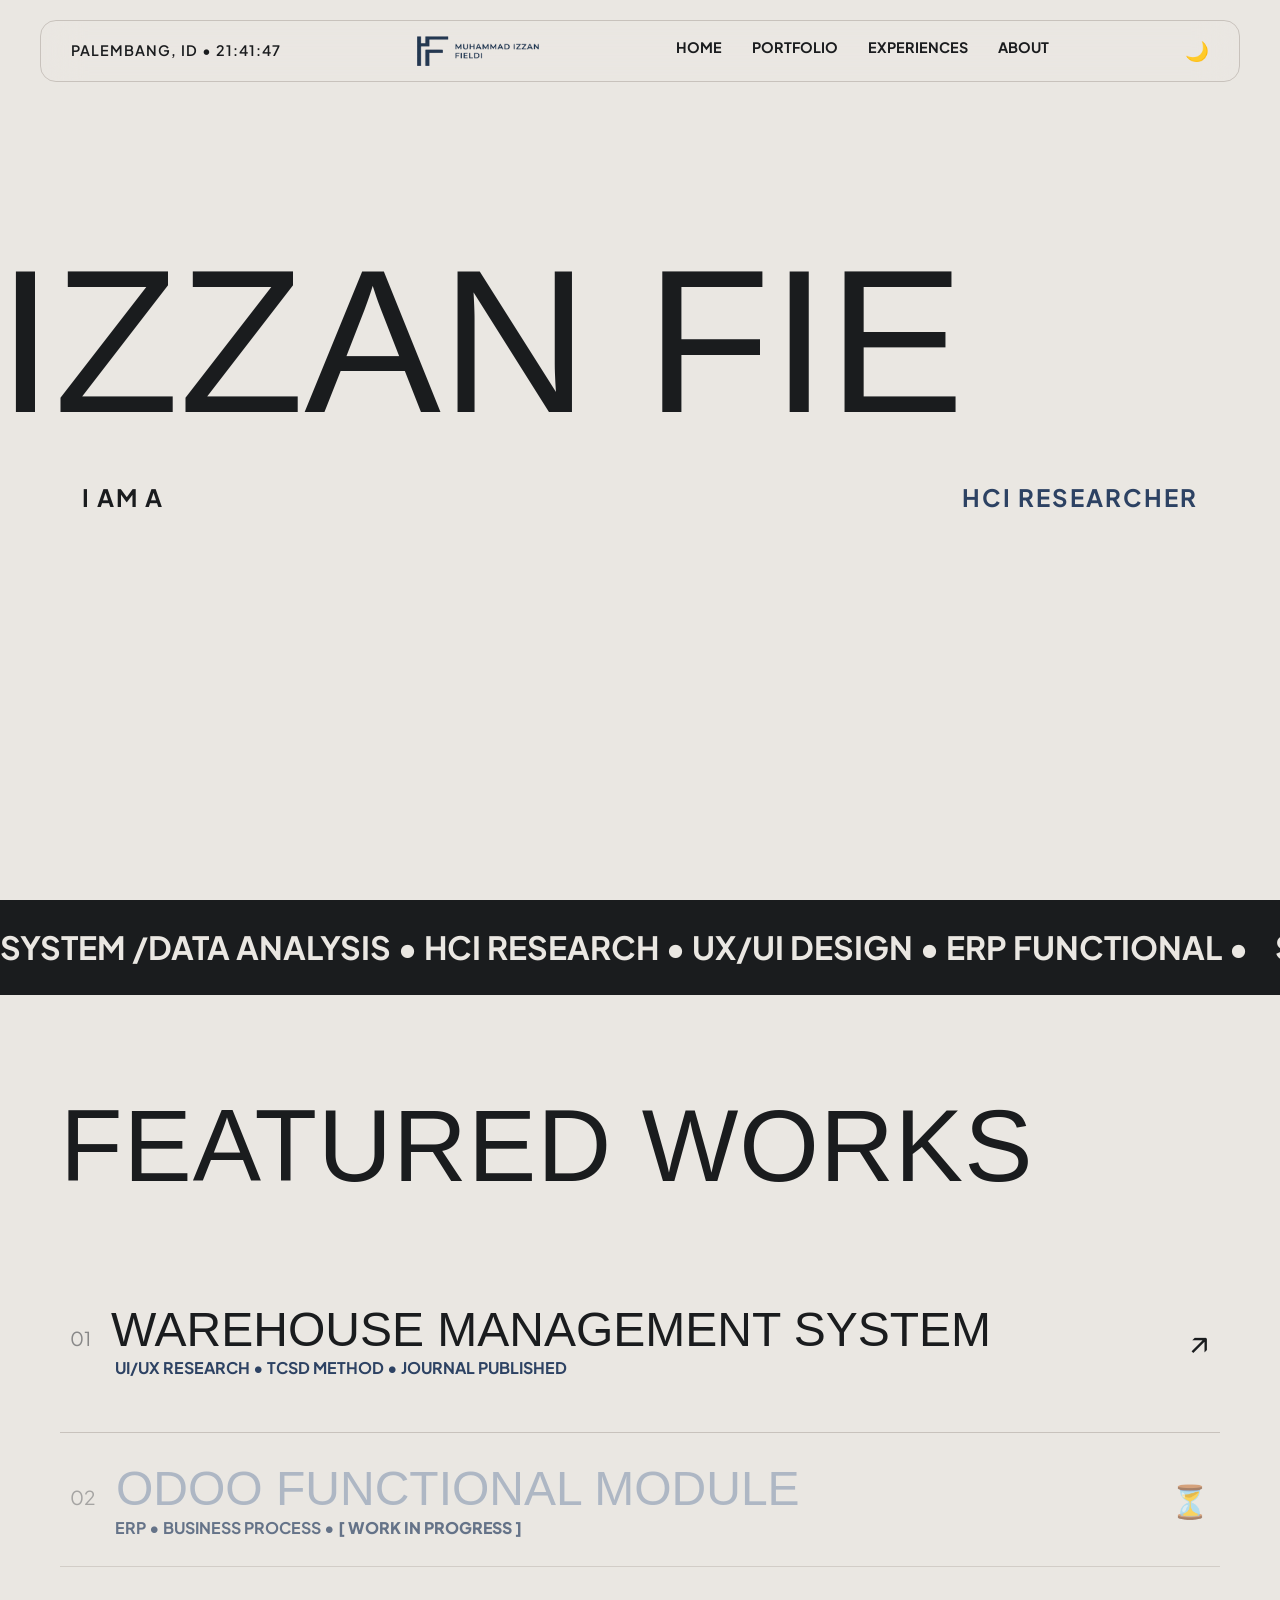
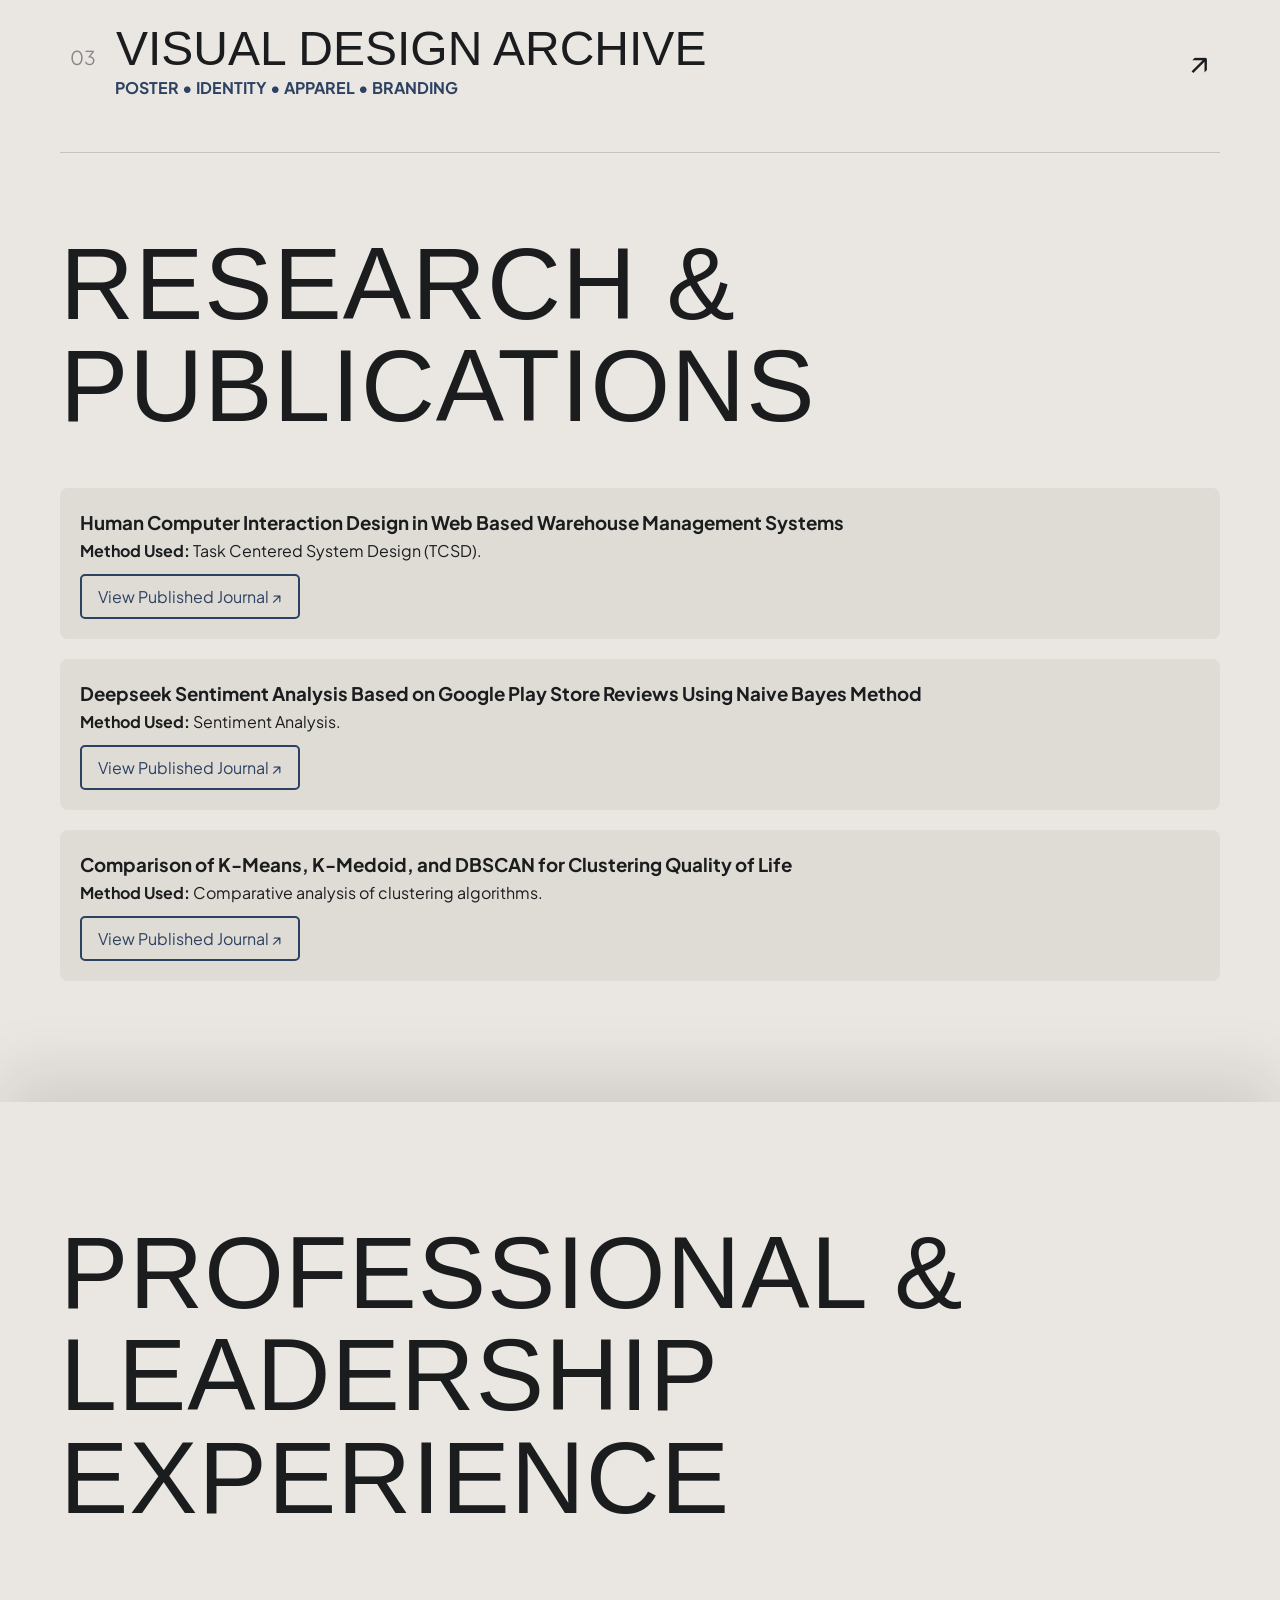
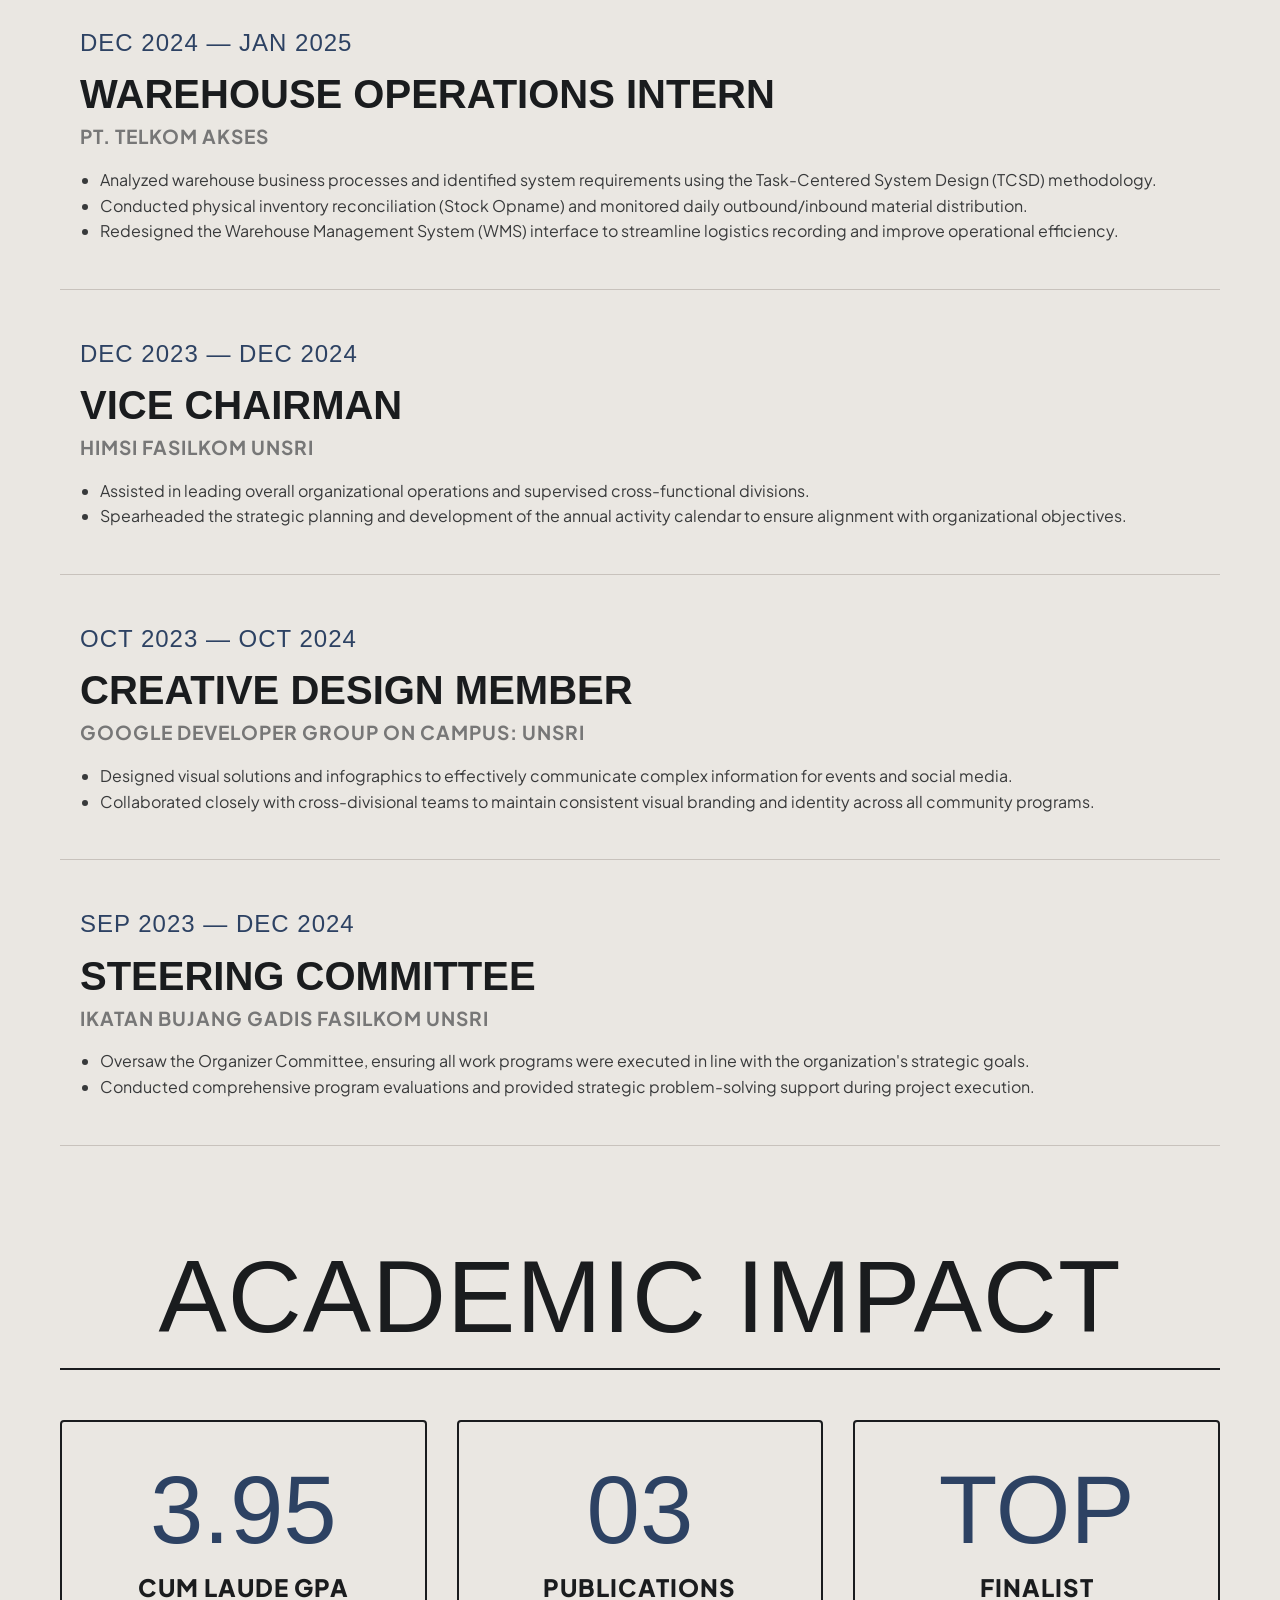
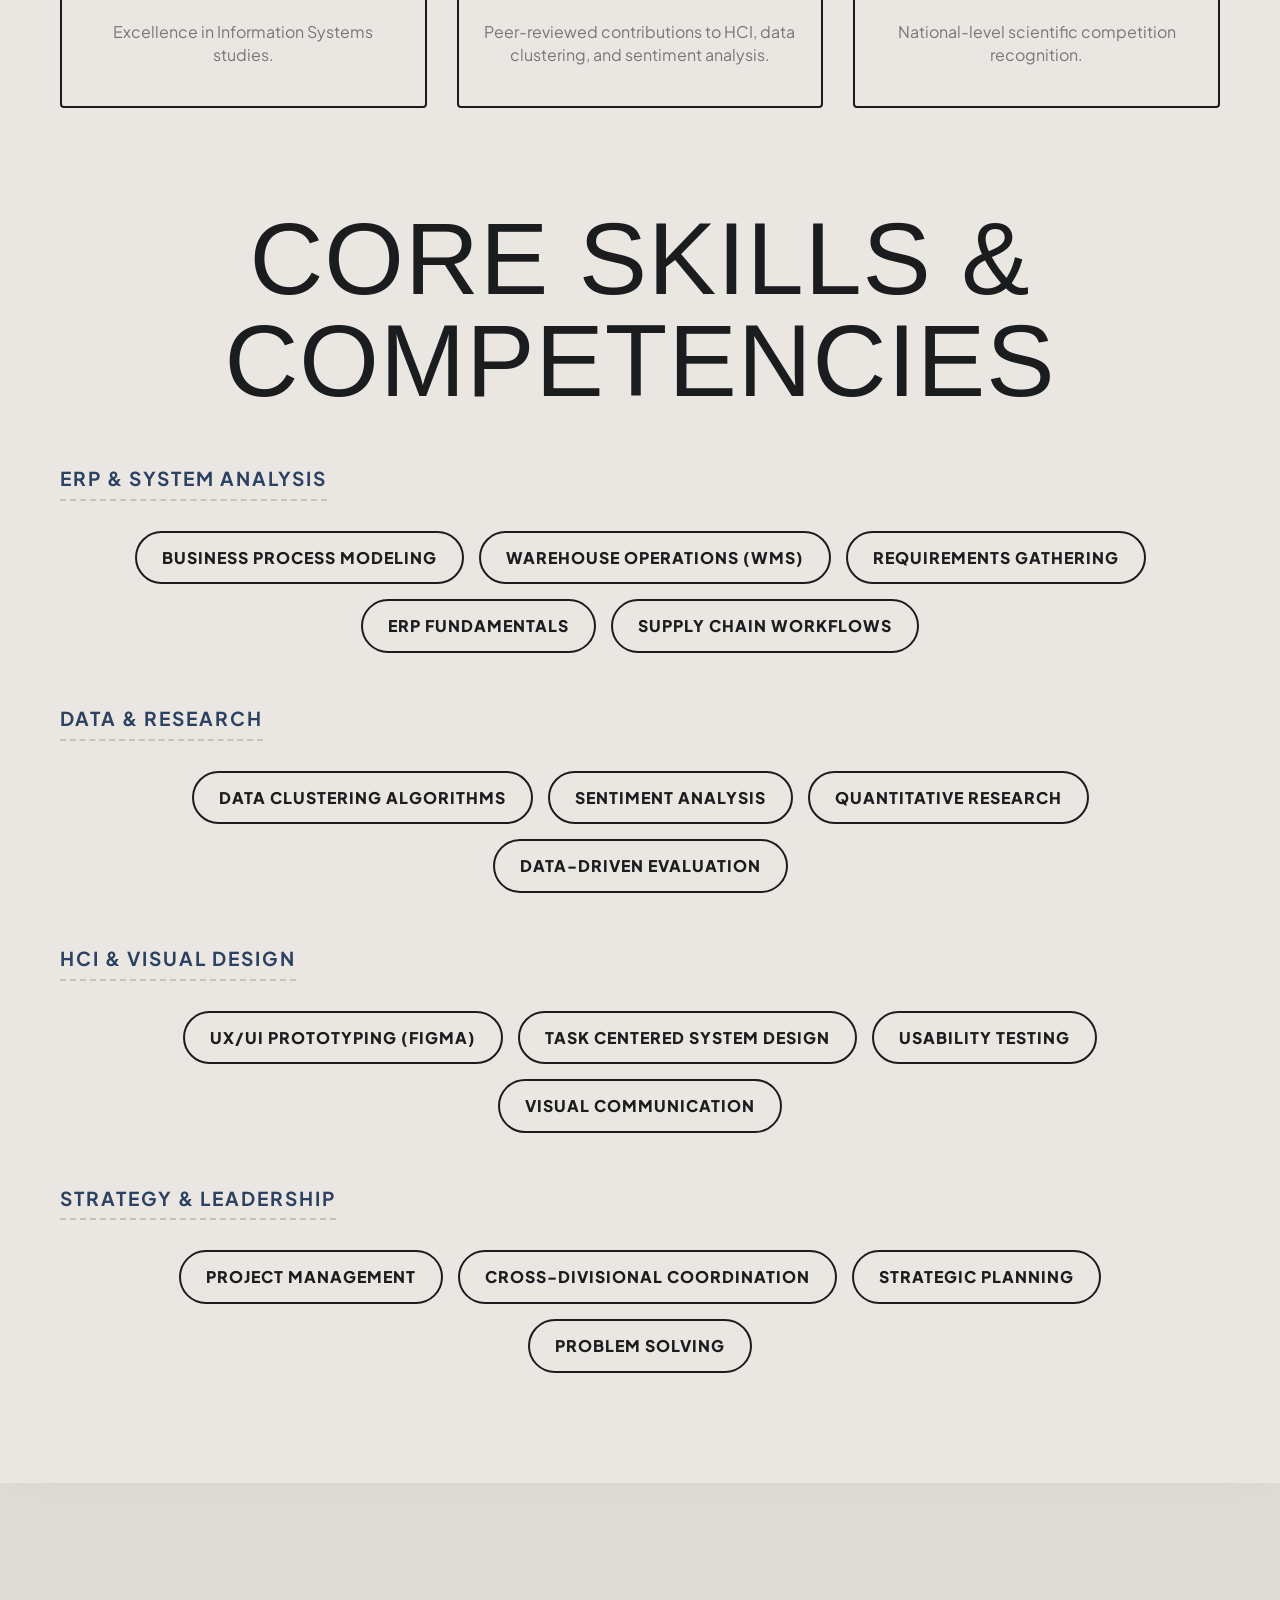
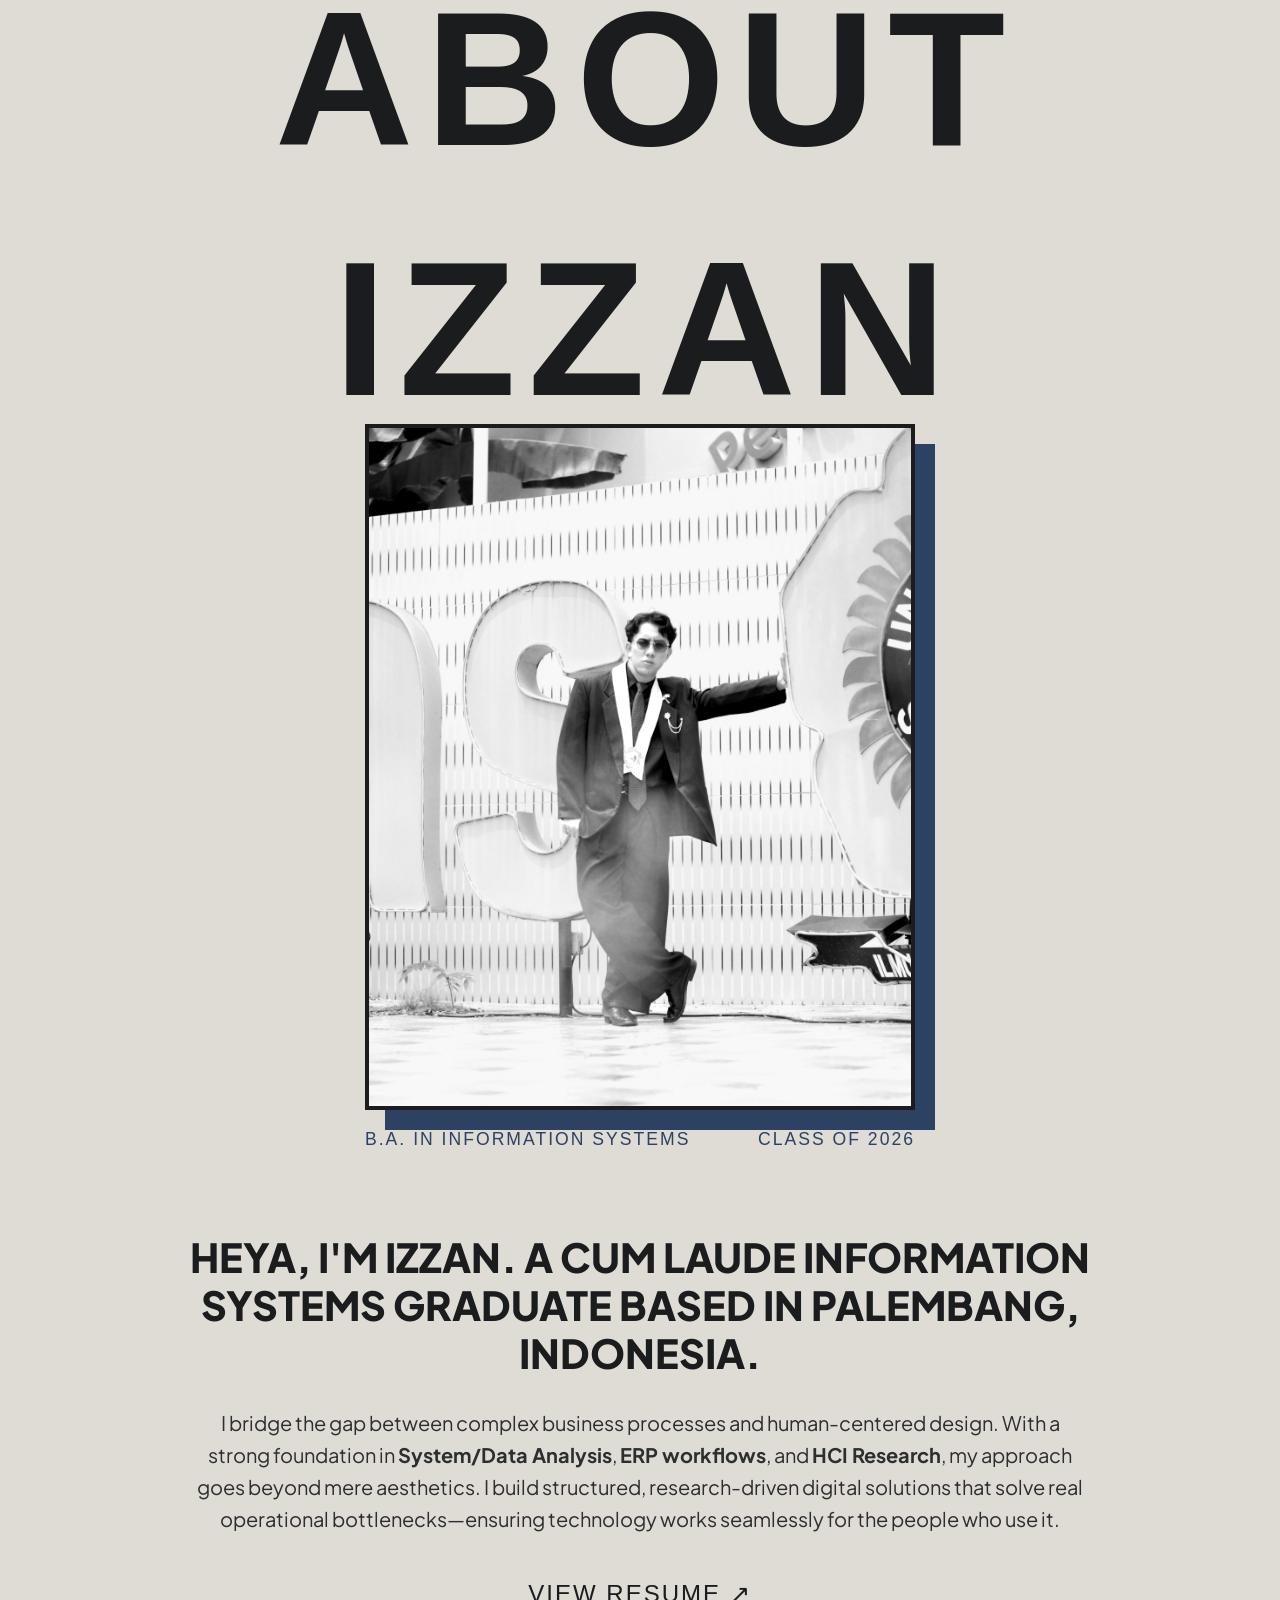
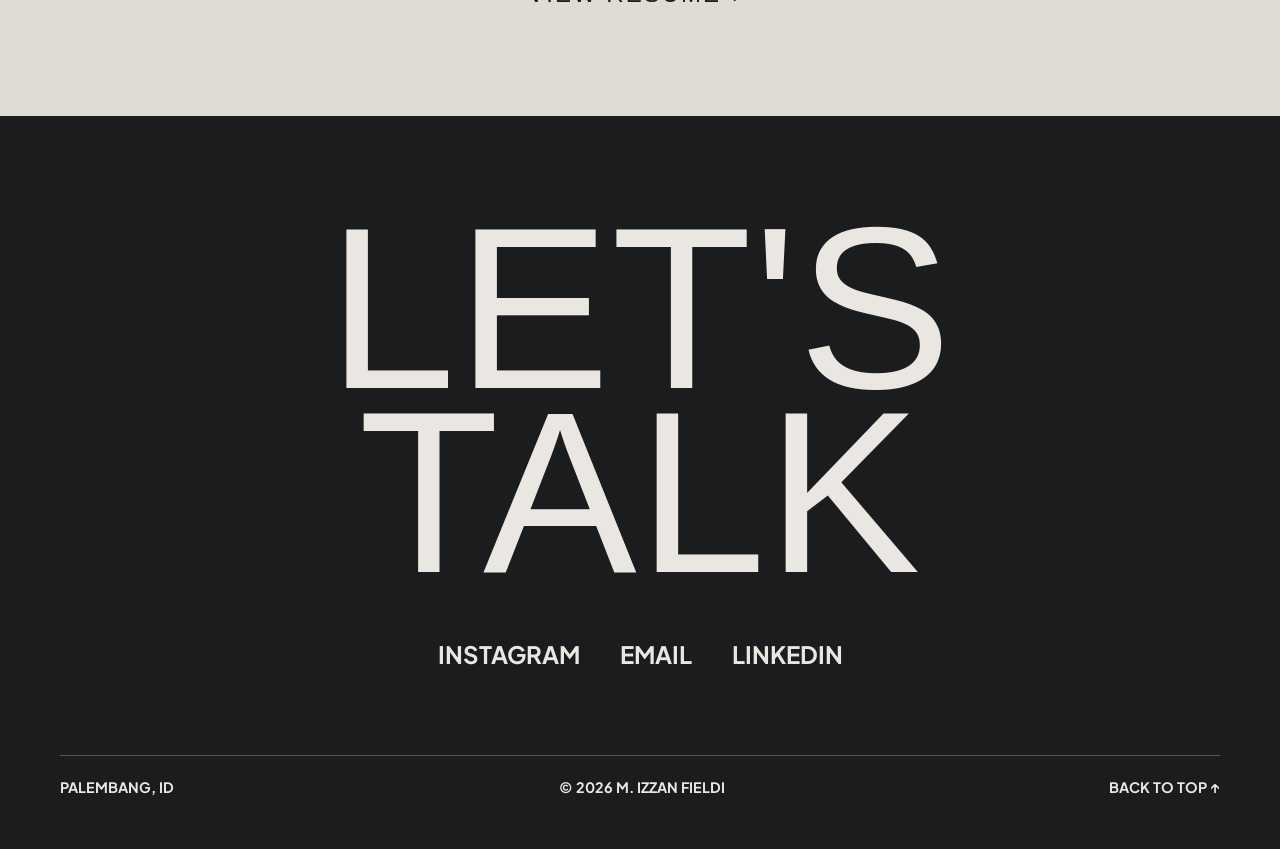
==== commit 378d9768: "Update index.html" ====
--- a/MINI WEB/index.html
+++ b/MINI WEB/index.html
@@ -9,7 +9,7 @@
     <link rel="preconnect" href="https://fonts.gstatic.com" crossorigin>
     <link href="https://fonts.googleapis.com/css2?family=Plus+Jakarta+Sans:wght@400;500;600;700;800&display=swap" rel="stylesheet">
 
-    <link rel="stylesheet" href="style.css">
+    <link rel="stylesheet" href="style.css?v=2.0">
 </head>
 <body class="page-transition">
 
@@ -339,4 +339,4 @@
 </div>
 
 </body>
-</html>+</html>
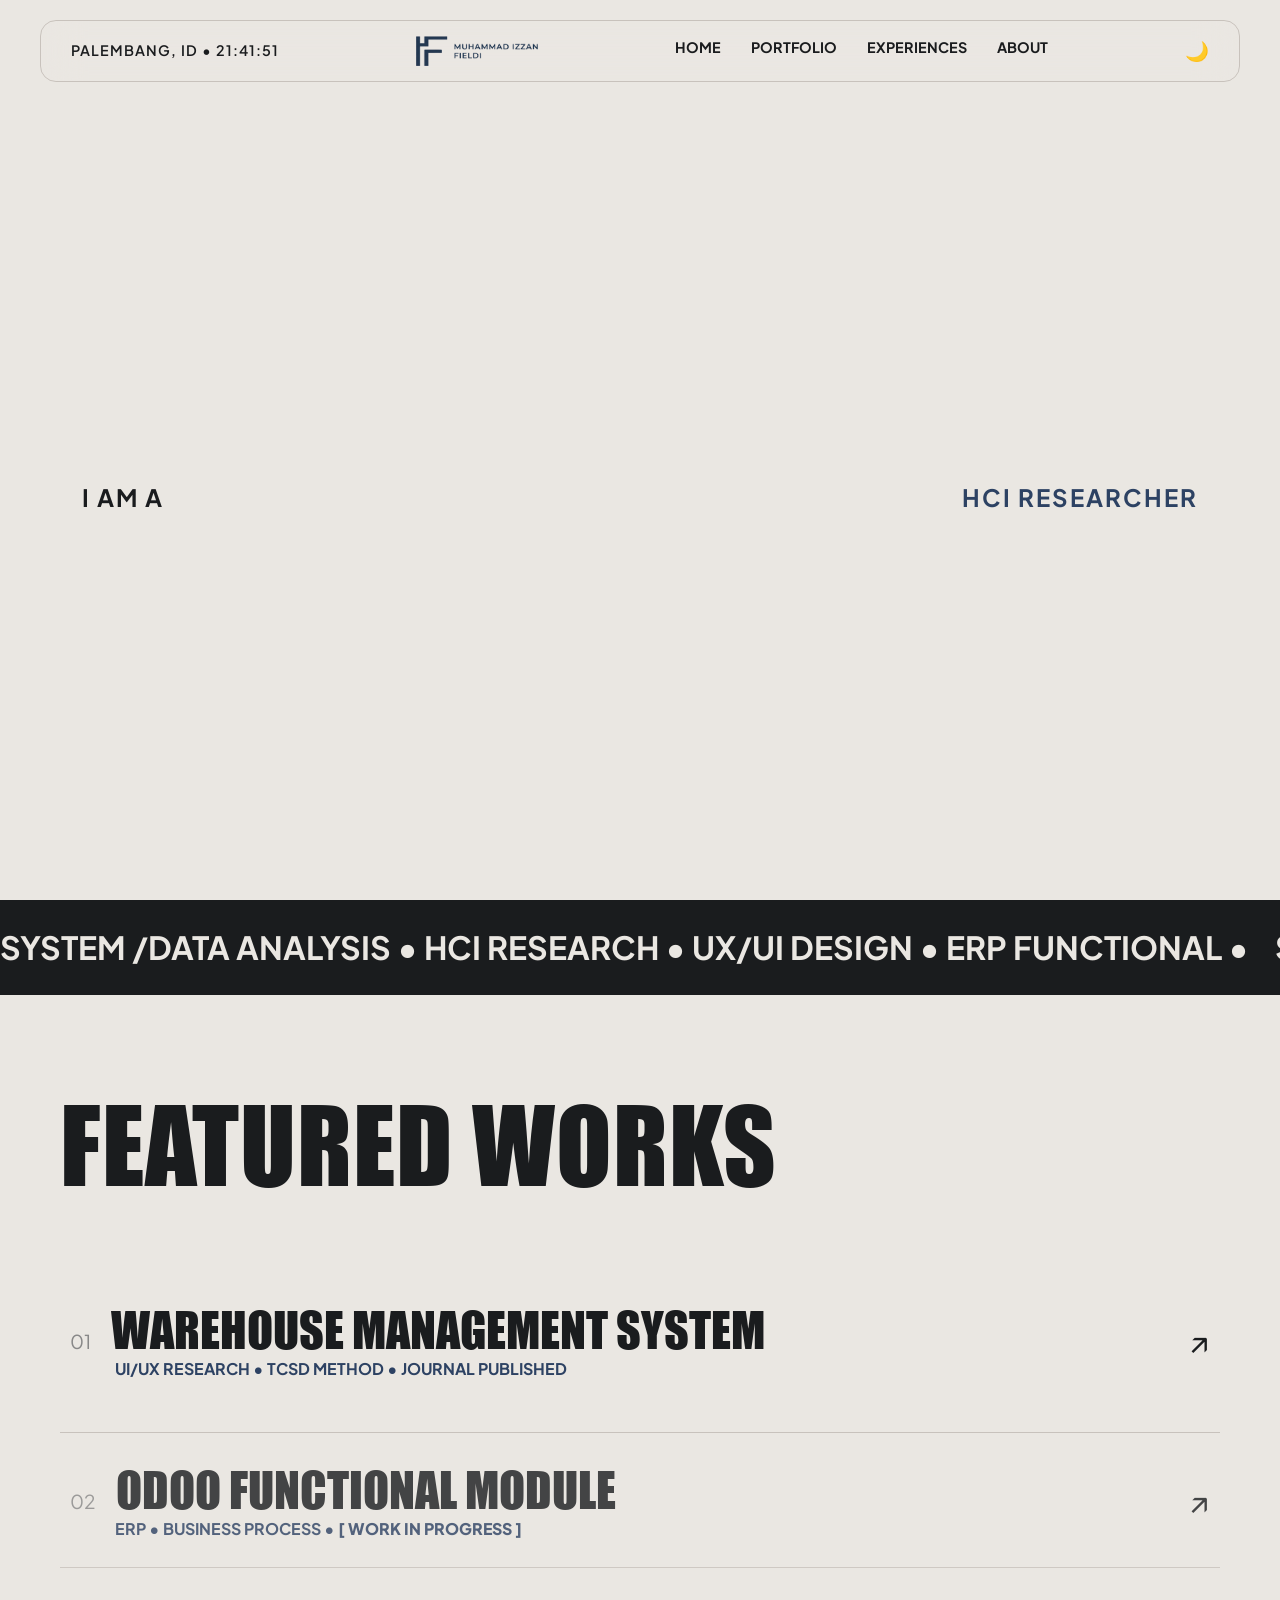
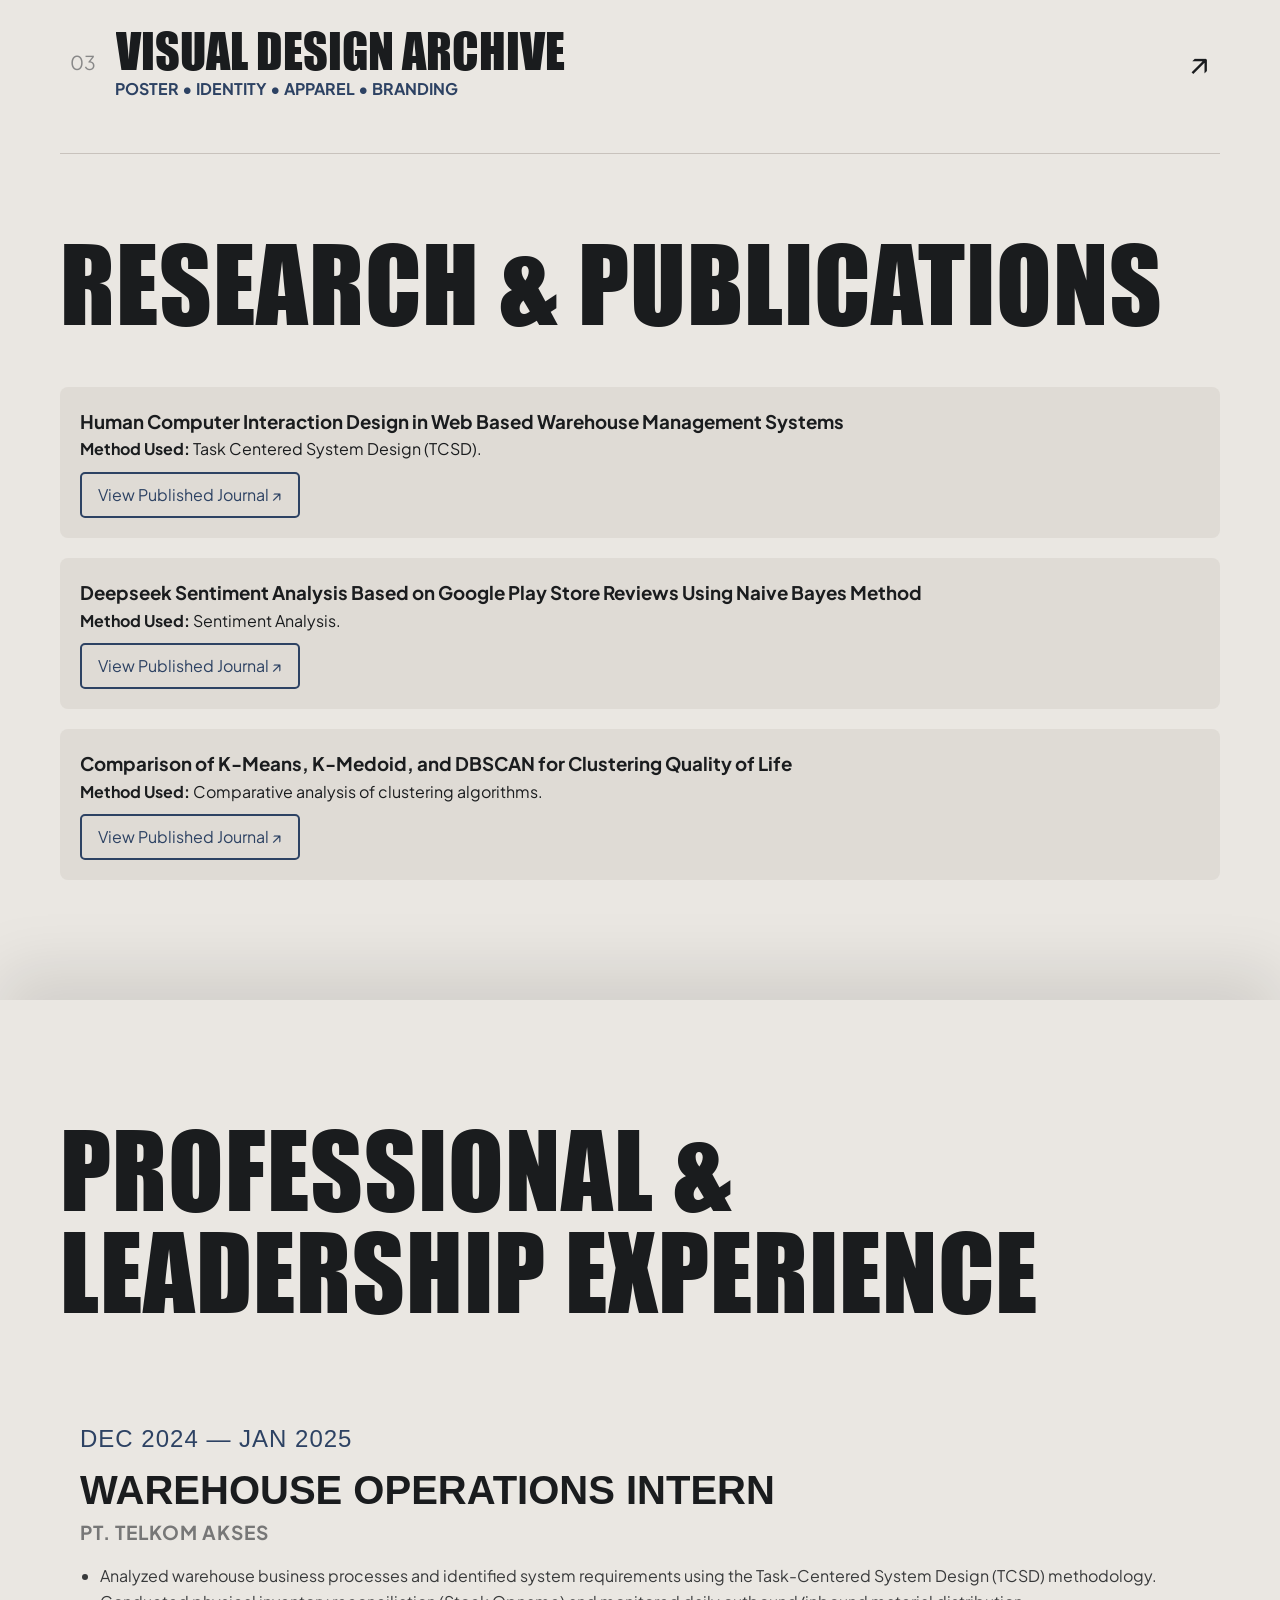
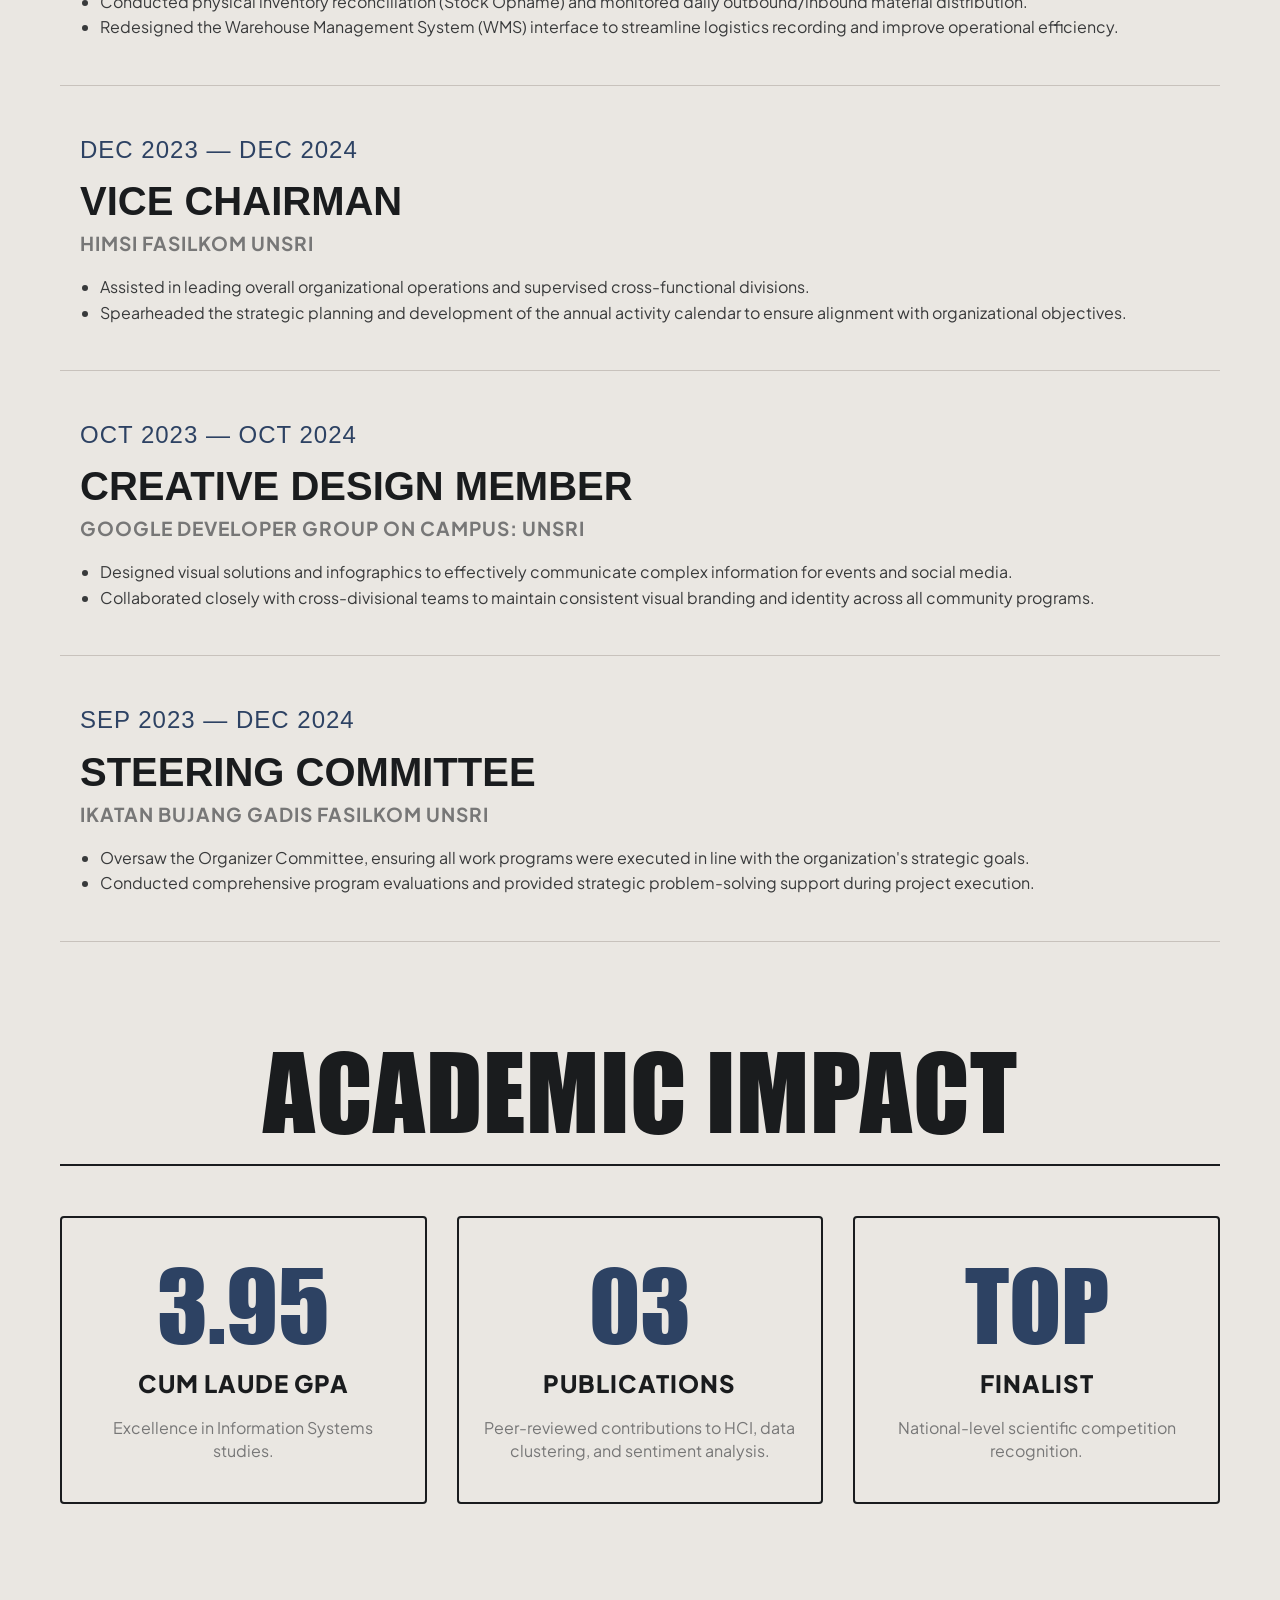
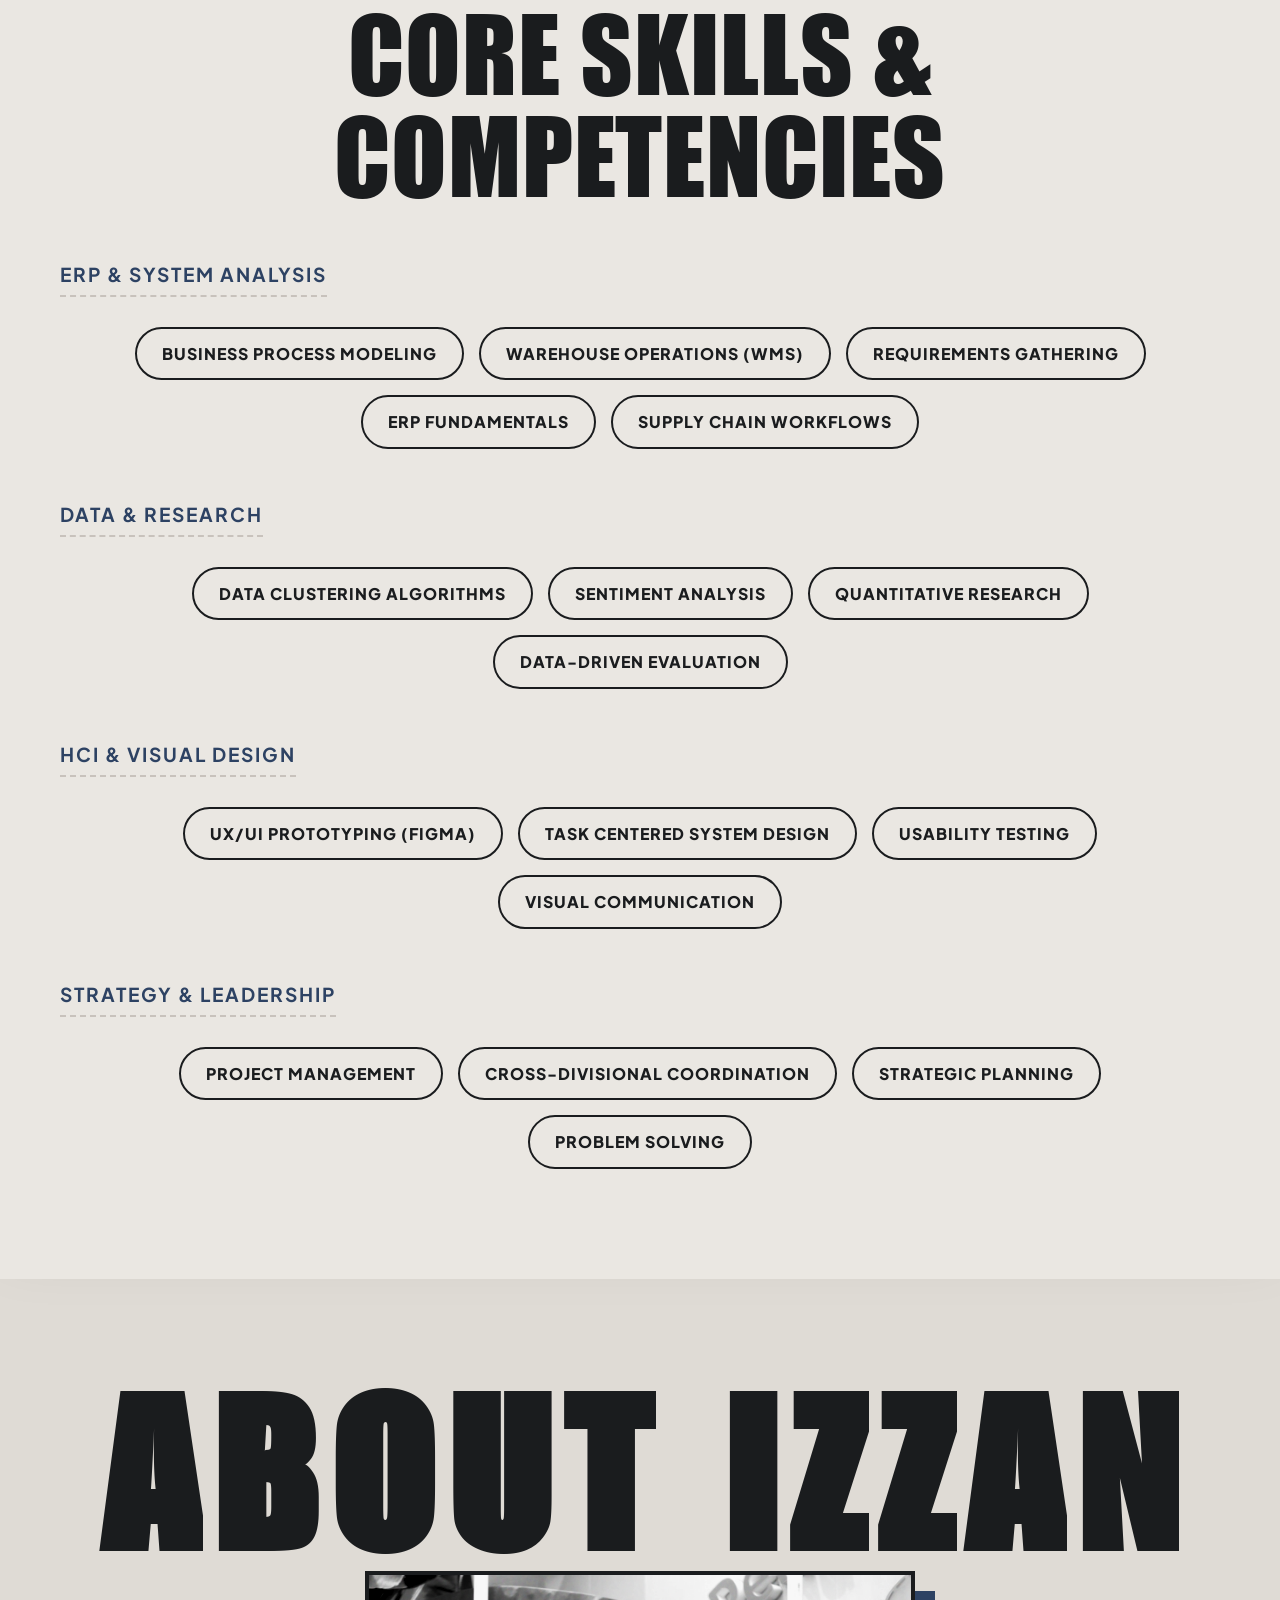
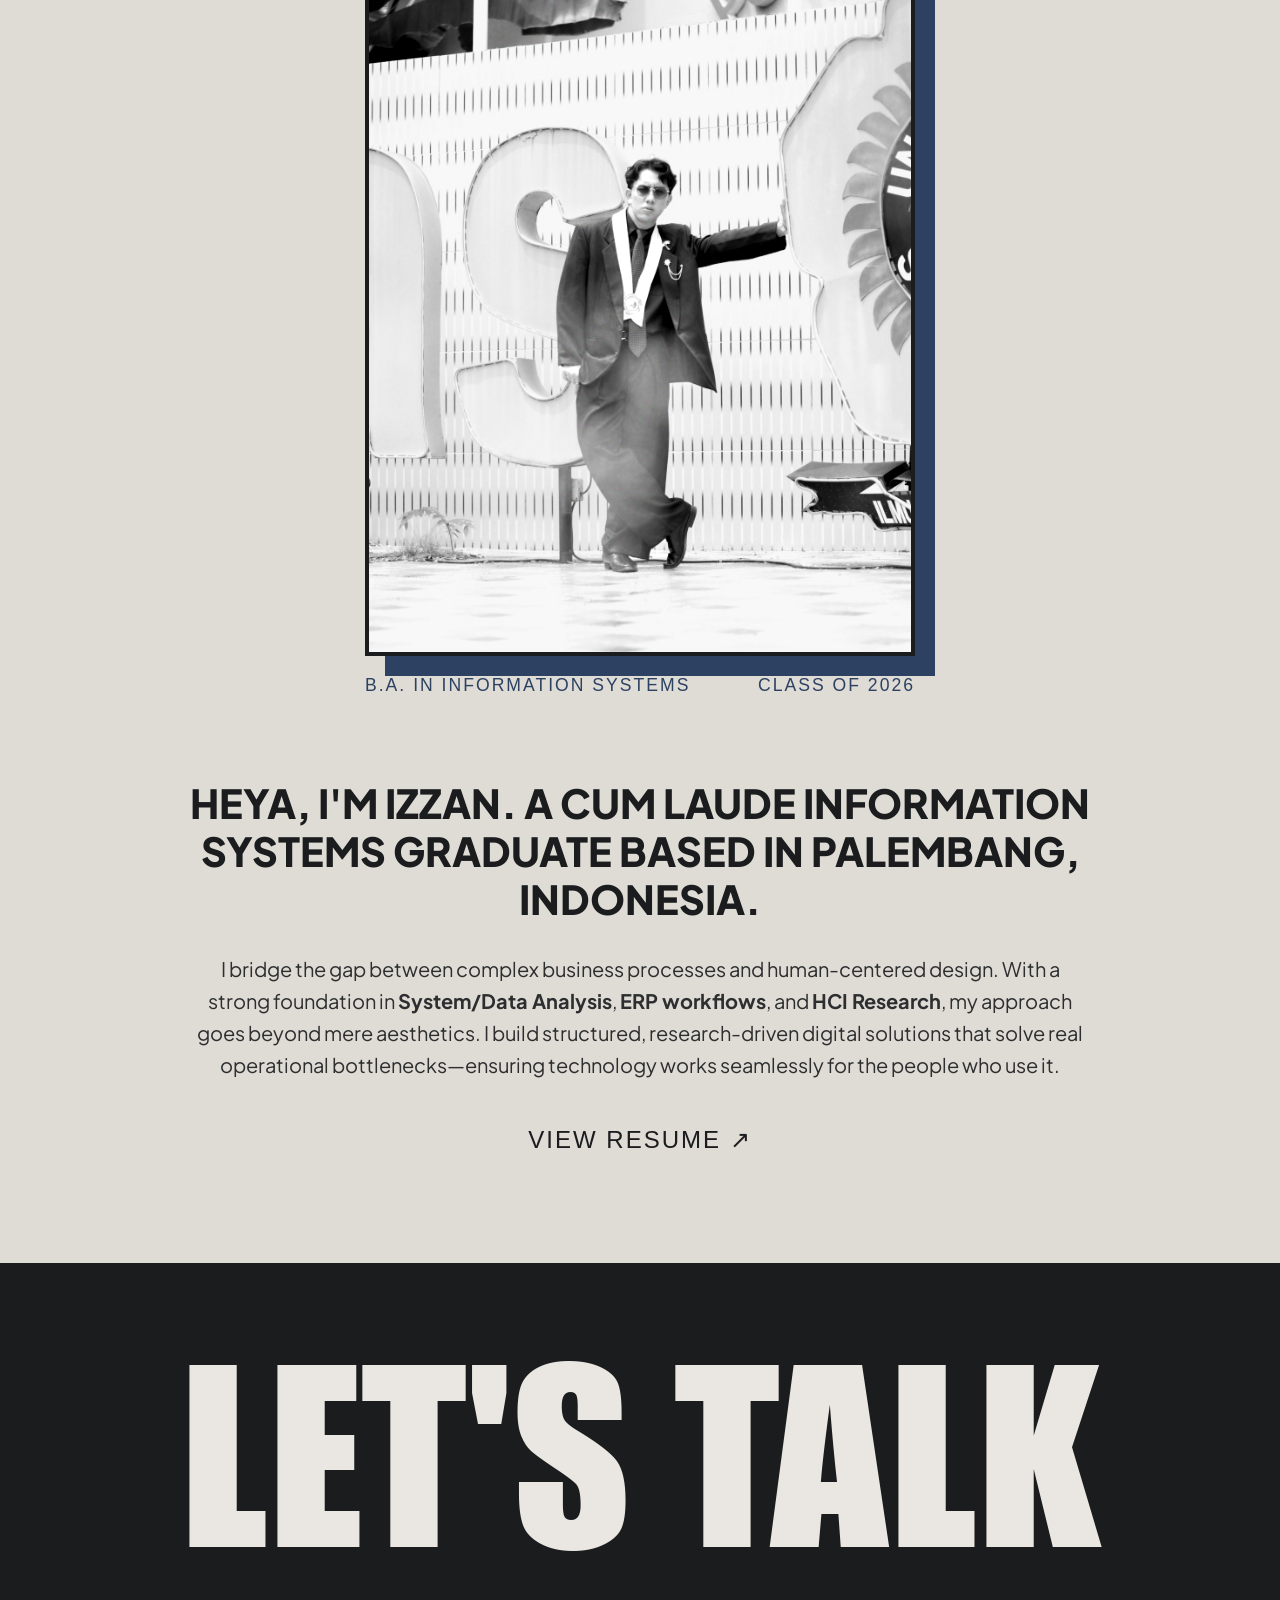
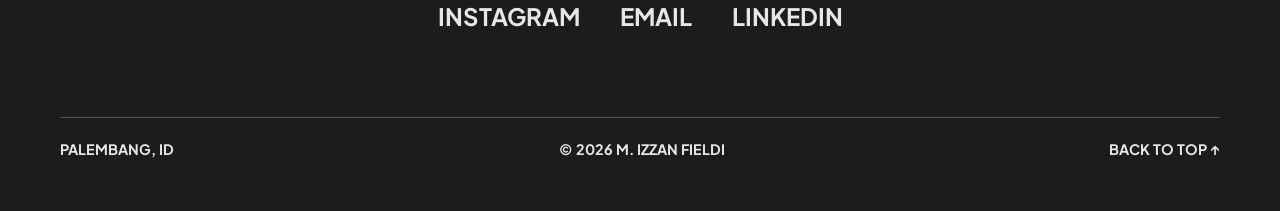
==== commit 4150ecab: "Update index.html" ====
--- a/MINI WEB/index.html
+++ b/MINI WEB/index.html
@@ -63,7 +63,6 @@
                         <span>HCI RESEARCHER</span> 
                     </div>
                 </div>
-
             </div>
         </div>
     </section>
@@ -98,19 +97,22 @@
                     </div>
                 </a>
 
-                <div class="portfolio-row" style="opacity: 0.7; cursor: not-allowed;">
-                    <div class="port-left-group">
-                        <div class="port-title-wrapper">
-                            <span class="port-num">02</span>
-                            <h3 class="port-title" style="color: var(--muted-text);">Odoo Functional Module</h3>
-                        </div>
-                        <p class="port-tags">ERP • Business Process • <span style="color: var(--accent-color); font-weight: 800;">[ WORK IN PROGRESS ]</span></p>
-                    </div>
-                    
-                    <div class="port-right-group">
-                        <span class="port-arrow" style="transform: none; color: var(--muted-text);">⏳</span>
-                    </div>
-                </div>
+                <div class="portfolio-row" style="opacity: 0.8; cursor: pointer;">
+    <div class="port-left-group">
+        <div class="port-title-wrapper">
+            <span class="port-num">02</span>
+            <h3 class="port-title">Odoo Functional Module</h3>
+        </div>
+        <p class="port-tags">ERP • Business Process • <span style="color: var(--accent-color); font-weight: 800;">[ WORK IN PROGRESS ]</span></p>
+    </div>
+    
+    <div class="port-right-group">
+        <div class="inline-img-wrapper">
+            <div class="coming-soon-card">COMING SOON</div>
+        </div>
+        <span class="port-arrow">↗</span>
+    </div>
+</div>
 
                 <a href="https://drive.google.com/drive/folders/1CFxZU8jh6CRHiEDkZTJFdUZa_HbZFmdo?usp=sharing" class="portfolio-row" target="_blank" rel="noopener noreferrer">
                     <div class="port-left-group">
@@ -324,17 +326,28 @@
 
     <div id="cv-modal" class="cv-modal">
     <div class="modal-overlay" id="modal-overlay"></div>
-    
     <button class="close-btn" id="close-cv">&times;</button>
 
     <div class="modal-content">
-        <img src="Asset/CV-Preview.png" alt="Izzan Fieldi CV Resume" class="cv-preview-img">
+        <div class="cv-paper-frame">
+            <object 
+                data="Asset/CV_Muhammad_Izzan_Fieldi_2026.pdf" 
+                type="application/pdf" 
+                width="100%" 
+                height="100%">
+                <div class="pdf-fallback">
+                    <p>Pratinjau tidak tersedia. <a href="Asset/CV_Muhammad_Izzan_Fieldi_2026.pdf" target="_blank">Buka PDF Langsung ↗</a></p>
+                </div>
+            </object>
+        </div>
         
-        <div class="download-area">
-            <a href="Asset/CV_Muhammad_Izzan_Fieldi_2026.pdf" download class="btn" style="padding: 15px 35px; font-weight: 800; letter-spacing: 1px;" target="_blank" rel="noopener noreferrer">
-                DOWNLOAD OFFICIAL CV (PDF)
+        <div class="cv-footer-actions">
+            <a href="Asset/CV_Muhammad_Izzan_Fieldi_2026.pdf" download class="btn" style="padding: 12px 30px; font-weight: 800; letter-spacing: 1.5px;">
+                DOWNLOAD PDF VERSION
             </a>
         </div>
+    </div>
+</div>
     </div>
 </div>
 
--- a/MINI WEB/style.css
+++ b/MINI WEB/style.css
@@ -19,6 +19,18 @@
     --muted-text: #94A3B8;   
 }
 
+@font-face {
+    font-family: 'ImpactCustom';
+    src: url('Asset/impact.ttf') format('truetype');
+    font-weight: normal;
+    font-style: normal;
+}
+
+/* Terapkan ke semua elemen yang pakai Impact */
+.hero-name, .giant-text, .port-title, .about-title, .impact-giant-number, section h2 {
+    font-family: 'ImpactCustom', Impact, sans-serif !important;
+}
+
 [data-theme="dark"] {
     /* Background: Biru Slate Gelap */
     --bg-color: #121417; 
@@ -37,6 +49,23 @@
     margin: 0;
     padding: 0;
     box-sizing: border-box;
+}
+
+/* =========================================
+   GLOBAL RESET & ANTI-OVERFLOW (WAJIB ADA)
+========================================= */
+* {
+    margin: 0;
+    padding: 0;
+    box-sizing: border-box !important; /* Mencegah padding menambah lebar elemen */
+}
+
+html, body {
+    width: 100%;
+    max-width: 100vw; /* Kunci absolut agar tidak melebihi layar */
+    overflow-x: hidden !important; /* Potong paksa apapun yang keluar jalur kanan-kiri */
+    margin: 0;
+    padding: 0;
 }
 
 html {
@@ -384,10 +413,11 @@
 ========================================= */
 .marquee {
     width: 100%;
+    max-width: 100vw; /* Kunci lebar marquee */
     background-color: var(--text-color);
     color: var(--bg-color);
     padding: 20px 0;
-    overflow: hidden;
+    overflow: hidden !important; /* Potong teks yang berjalan keluar layar */
     white-space: nowrap;
     border-top: 2px solid var(--text-color);
     border-bottom: 2px solid var(--text-color);
@@ -1023,161 +1053,149 @@
 }
 
 /* =========================================
-   MEDIA QUERIES (MOBILE)
+   CLEAN MOBILE OPTIMIZATION (ANTI-OVERFLOW)
 ========================================= */
 @media (max-width: 768px) {
+    /* 1. Mencegah layar bisa digeser ke samping (Space Hantu) */
+    html, body {
+        width: 100%;
+        overflow-x: hidden;
+        position: relative;
+    }
+
+    /* 2. Skalasi Tipografi */
     section h2 {
-        font-size: 14vw; 
-        margin-bottom: 30px;
-        text-align: center; 
-    }
-    
-    .jas-header {
-        top: 10px; 
-        padding: 10px 20px;
-        border-radius: 12px; 
+        font-size: 10vw; 
+        margin-bottom: 25px;
+        line-height: 1.1;
+        text-align: left;
     }
 
     .hero-name {
-        font-size: 22vw; 
-        flex-wrap: wrap; 
+        font-size: 15vw !important; /* Agak dikecilkan sedikit dari 18vw agar tidak pecah batas */
+        flex-wrap: wrap;
+        padding-top: 20px;
         justify-content: center;
-        line-height: 0.95; 
-        margin-top: 30px; 
-    }
-
-    .hero-name span:nth-child(6) {
-        flex-basis: 100%;
-        height: 0;
-        margin: 0; 
-    }
-
+        width: 100%;
+        max-width: 100vw;
+        overflow: hidden;
+    }
+
+    /* 3. MUNCULKAN KEMBALI HAMBURGER MENU */
     .hamburger {
-        display: flex; 
-    }
-
-    .hero-footer {
-        font-size: 1rem; 
-        gap: 10px; 
-    }
-
-    .location {
-        display: none;
+        display: flex !important; /* Memastikan tombol garis tiga muncul */
+        z-index: 2000;
+    }
+
+    .nav-actions {
+        display: flex;
+        align-items: center;
+        gap: 15px;
     }
 
     .jas-nav {
         position: fixed;
         top: 0;
-        right: -100%;
-        width: 70%;
+        right: -100%; /* Sembunyi di luar layar */
+        width: 80%;
         max-width: 300px;
         height: 100vh;
-        
         background-color: var(--nav-bg);
-        backdrop-filter: blur(30px) saturate(150%);
-        -webkit-backdrop-filter: blur(30px) saturate(150%);
-        box-shadow: -15px 0 30px rgba(0, 0, 0, 0.1);
-        
+        backdrop-filter: blur(25px);
+        -webkit-backdrop-filter: blur(25px);
         border-left: 1px solid var(--border-color);
         display: flex;
         flex-direction: column;
         justify-content: flex-start;
-        align-items: flex-start;
-        
-        padding: 25px 40px; 
-        gap: 25px; 
-        
+        padding: 100px 40px;
+        gap: 25px;
         transition: right 0.5s cubic-bezier(0.77, 0, 0.175, 1);
-        z-index: 999;
+        z-index: 1500;
     }
 
     .jas-nav.active {
-        right: 0;
-    }
-
-    .jas-nav li {
-        list-style: none;
-        width: 100%;
-    }
-
-    .jas-nav li a {
-        display: block; 
-        font-size: 1.2rem;
-        font-weight: 700;
-        letter-spacing: 2px;
-        color: var(--text-color);
-        transition: transform 0.3s cubic-bezier(0.175, 0.885, 0.32, 1.275), color 0.3s;
-    }
-
-    .jas-nav li a:hover {
-        opacity: 1; 
-        color: var(--accent-color); 
-        transform: translateX(15px); 
-    }
-
-    .hamburger.toggle span:nth-child(1) {
-        transform: rotate(-45deg) translate(-5px, 6px);
-    }
-    .hamburger.toggle span:nth-child(2) {
-        opacity: 0;
-    }
-    .hamburger.toggle span:nth-child(3) {
-        transform: rotate(45deg) translate(-5px, -7px);
-    }
-
-    .giant-text { 
-        font-size: 25vw; 
-    }
-    
-    .about-title {
-        font-size: 20vw; 
-        gap: 0.1em; 
-        width: 100%;
-        text-align: center;
-    }
-
-    /* Perkecil jarak antar section */
-    section {
-        padding: 60px 0;
-    }
-
-    /* Sesuaikan ukuran Judul Section */
-    section h2 {
-        font-size: 10vw; /* Lebih manusiawi namun tetap bold */
-        margin-bottom: 25px;
-    }
-
-    /* Rombak Portfolio Row jadi Vertikal */
+        right: 0; /* Menu muncul saat di-tap */
+    }
+
+    /* 4. FIX PORTFOLIO ROW (Tumpuk Vertikal agar tidak bocor) */
     .portfolio-row {
         flex-direction: column;
         align-items: flex-start;
+        padding: 25px 0;
         gap: 15px;
-        padding: 25px 0;
+        width: 100%;
+        flex-wrap: wrap; /* Izinkan teks turun ke bawah */
     }
 
     .port-left-group {
-        max-width: 100%;
+        width: 100%;
         margin-right: 0;
     }
 
+    .port-title-wrapper {
+        gap: 15px;
+    }
+
+    .port-title {
+        font-size: 1.8rem;
+        white-space: normal; /* KUNCI: Biarkan judul turun ke bawah (wrap) */
+        word-break: break-word;
+        line-height: 1.1;
+        overflow: visible;
+        text-overflow: clip;
+    }
+
     .port-tags {
-        margin-left: 0; /* Tag kembali ke kiri agar rapi di layar sempit */
+        margin-left: 0; /* Reset margin agar rata kiri */
         font-size: 0.85rem;
-    }
-
-    /* Sembunyikan gambar inline di HP agar tidak berantakan */
-    .inline-img-wrapper {
-        display: none; 
-    }
-
-    /* Pastikan Panah tetap terlihat di kanan bawah */
+        margin-top: 5px;
+    }
+
     .port-right-group {
         width: 100%;
-        justify-content: flex-end;
+        justify-content: flex-end; /* Panah tetap di kanan bawah */
         margin-left: 0;
     }
-} /* <-- INI ADALAH KURUNG PENUTUP MEDIA QUERY YANG SEMPAT HILANG */
-
+
+    .port-arrow {
+        font-size: 2rem;
+    }
+
+    .inline-img-wrapper {
+        display: none !important; /* Matikan gambar di HP agar tidak overflow */
+    }
+
+    /* 5. SKALASI ACADEMIC & EXPERIENCE */
+    .impact-giant-number {
+        font-size: 4rem; 
+    }
+
+    .impact-brutal-grid {
+        grid-template-columns: 1fr;
+        gap: 20px;
+    }
+
+    .exp-role {
+        font-size: 1.6rem;
+    }
+
+    /* 6. SKALASI FOOTER */
+    .about-title {
+        font-size: 18vw;
+    }
+
+    .giant-text {
+        font-size: 18vw !important; /* Jinakkan teks raksasa di footer */
+        max-width: 100vw;
+        overflow: hidden;
+    }
+
+    .footer-links {
+        flex-direction: column;
+        align-items: center;
+        gap: 15px;
+    }
+}
 
 /* =========================================
    ABOUT IMAGE - VERSI STABIL & FIX
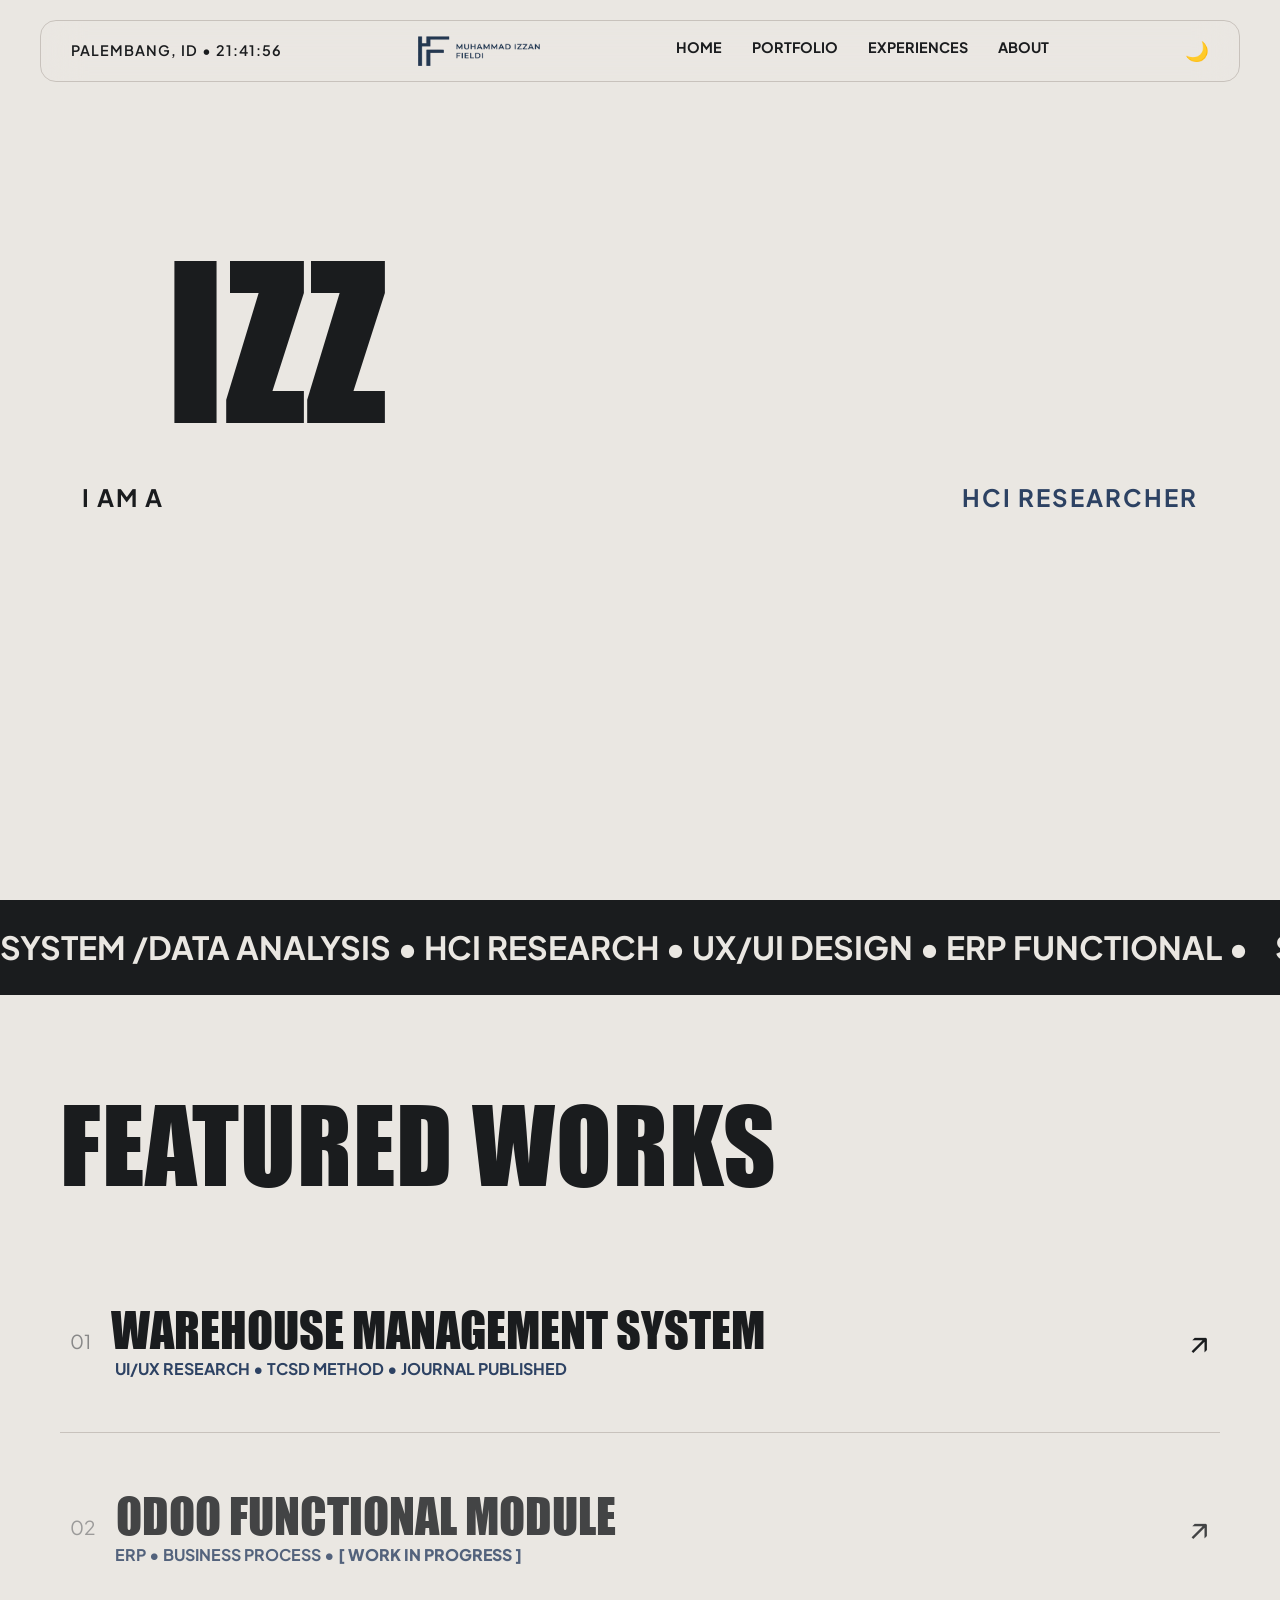
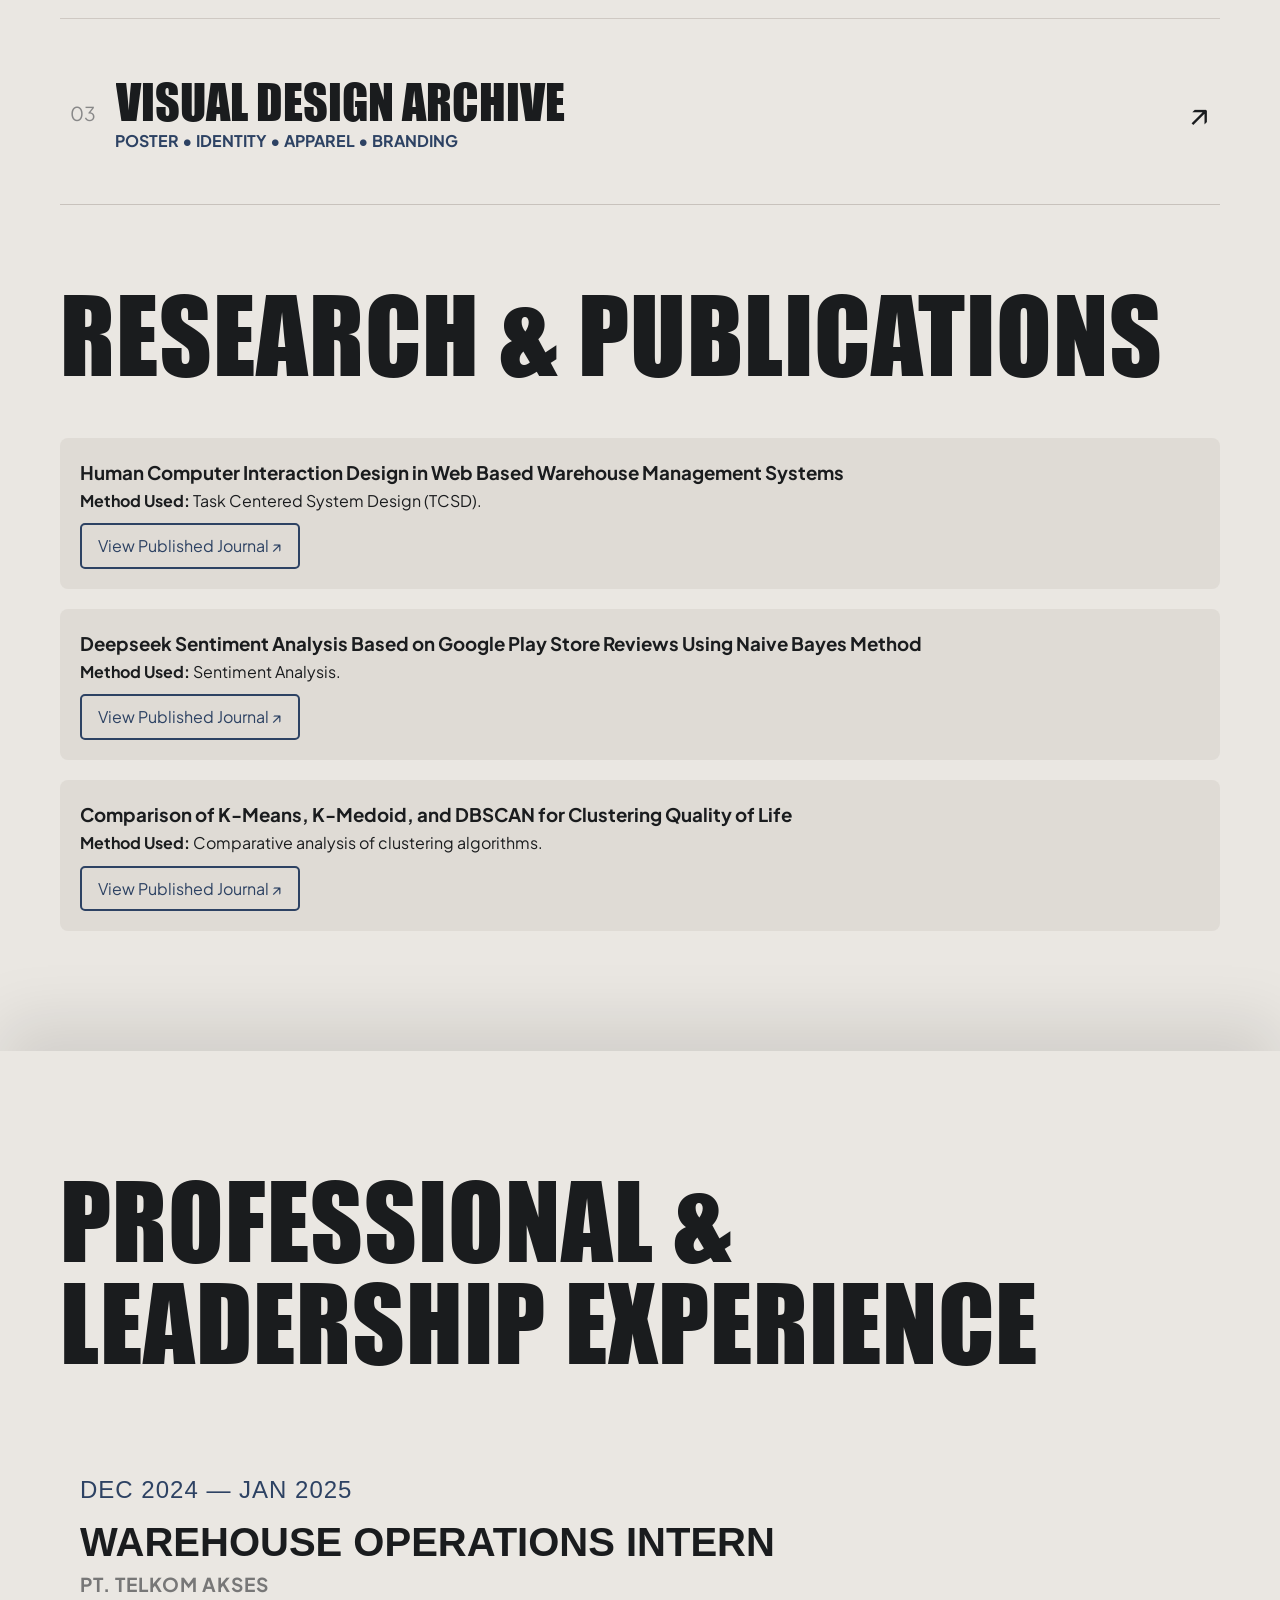
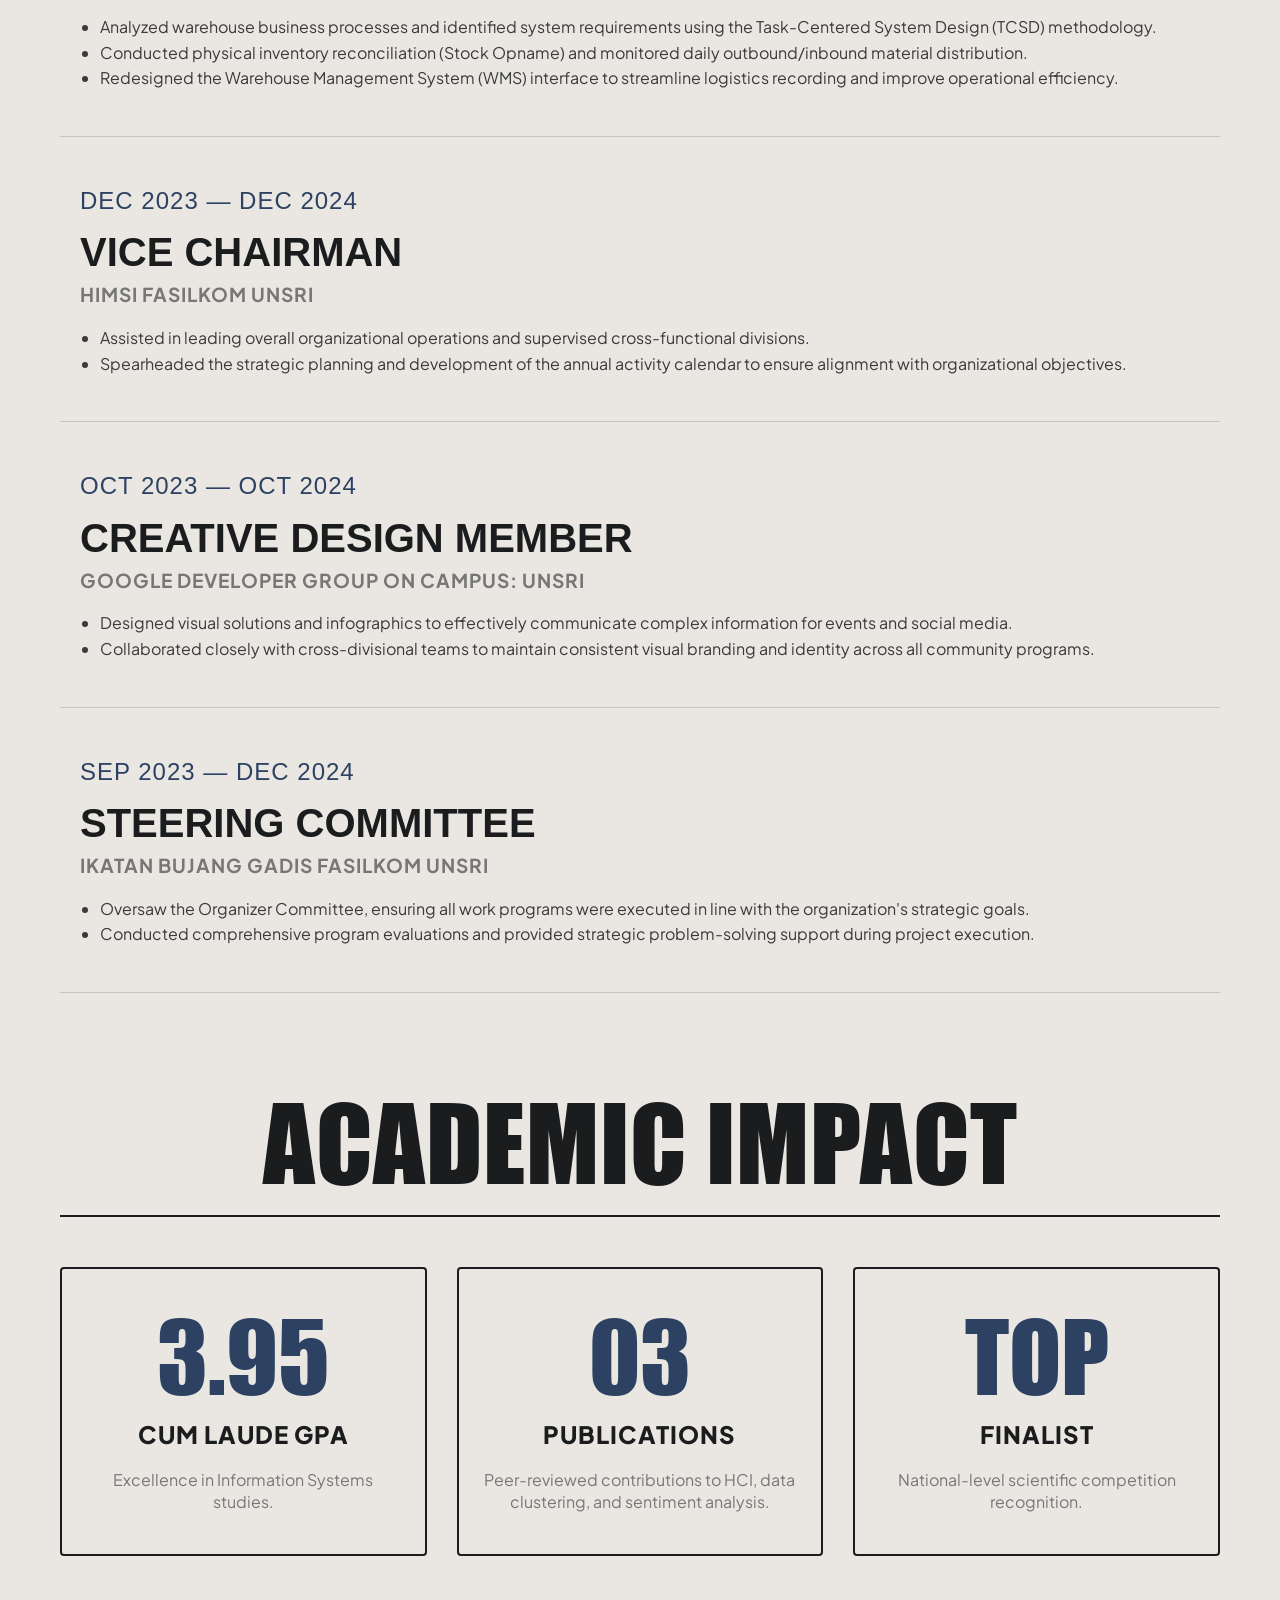
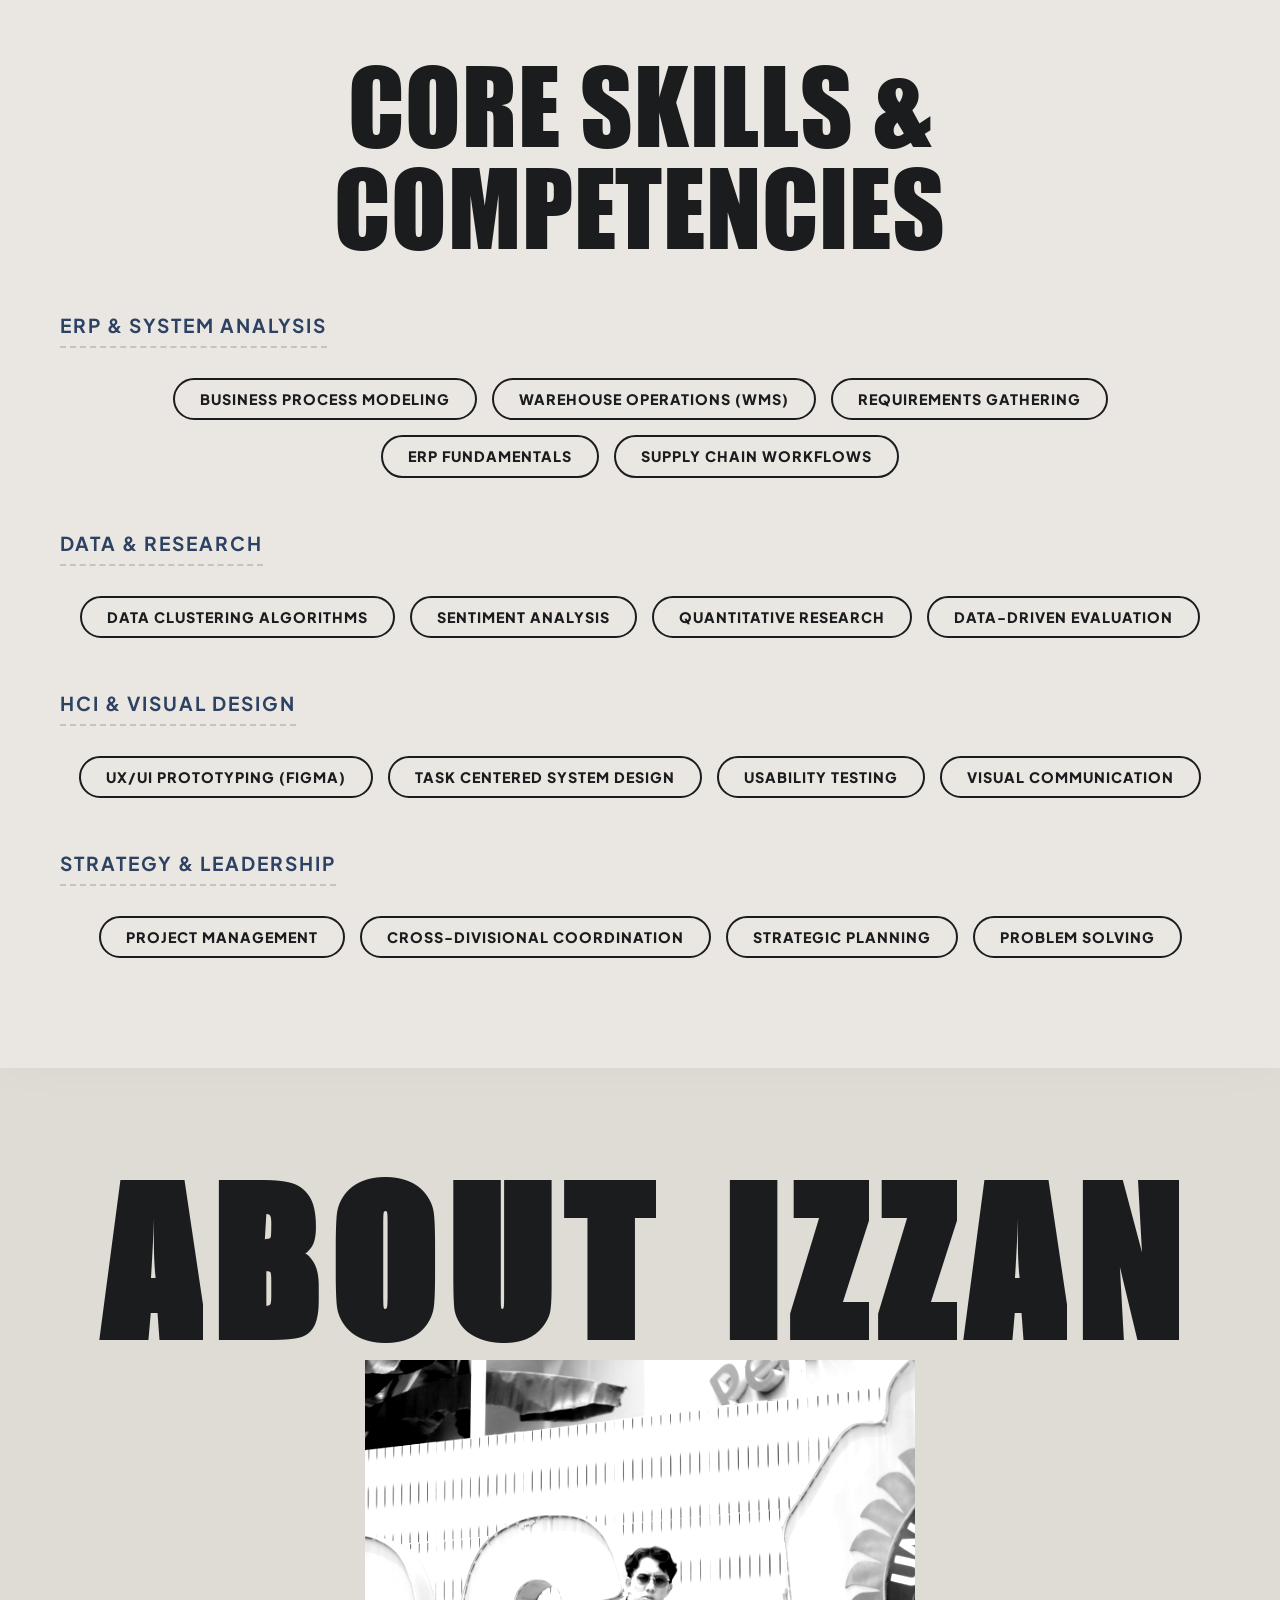
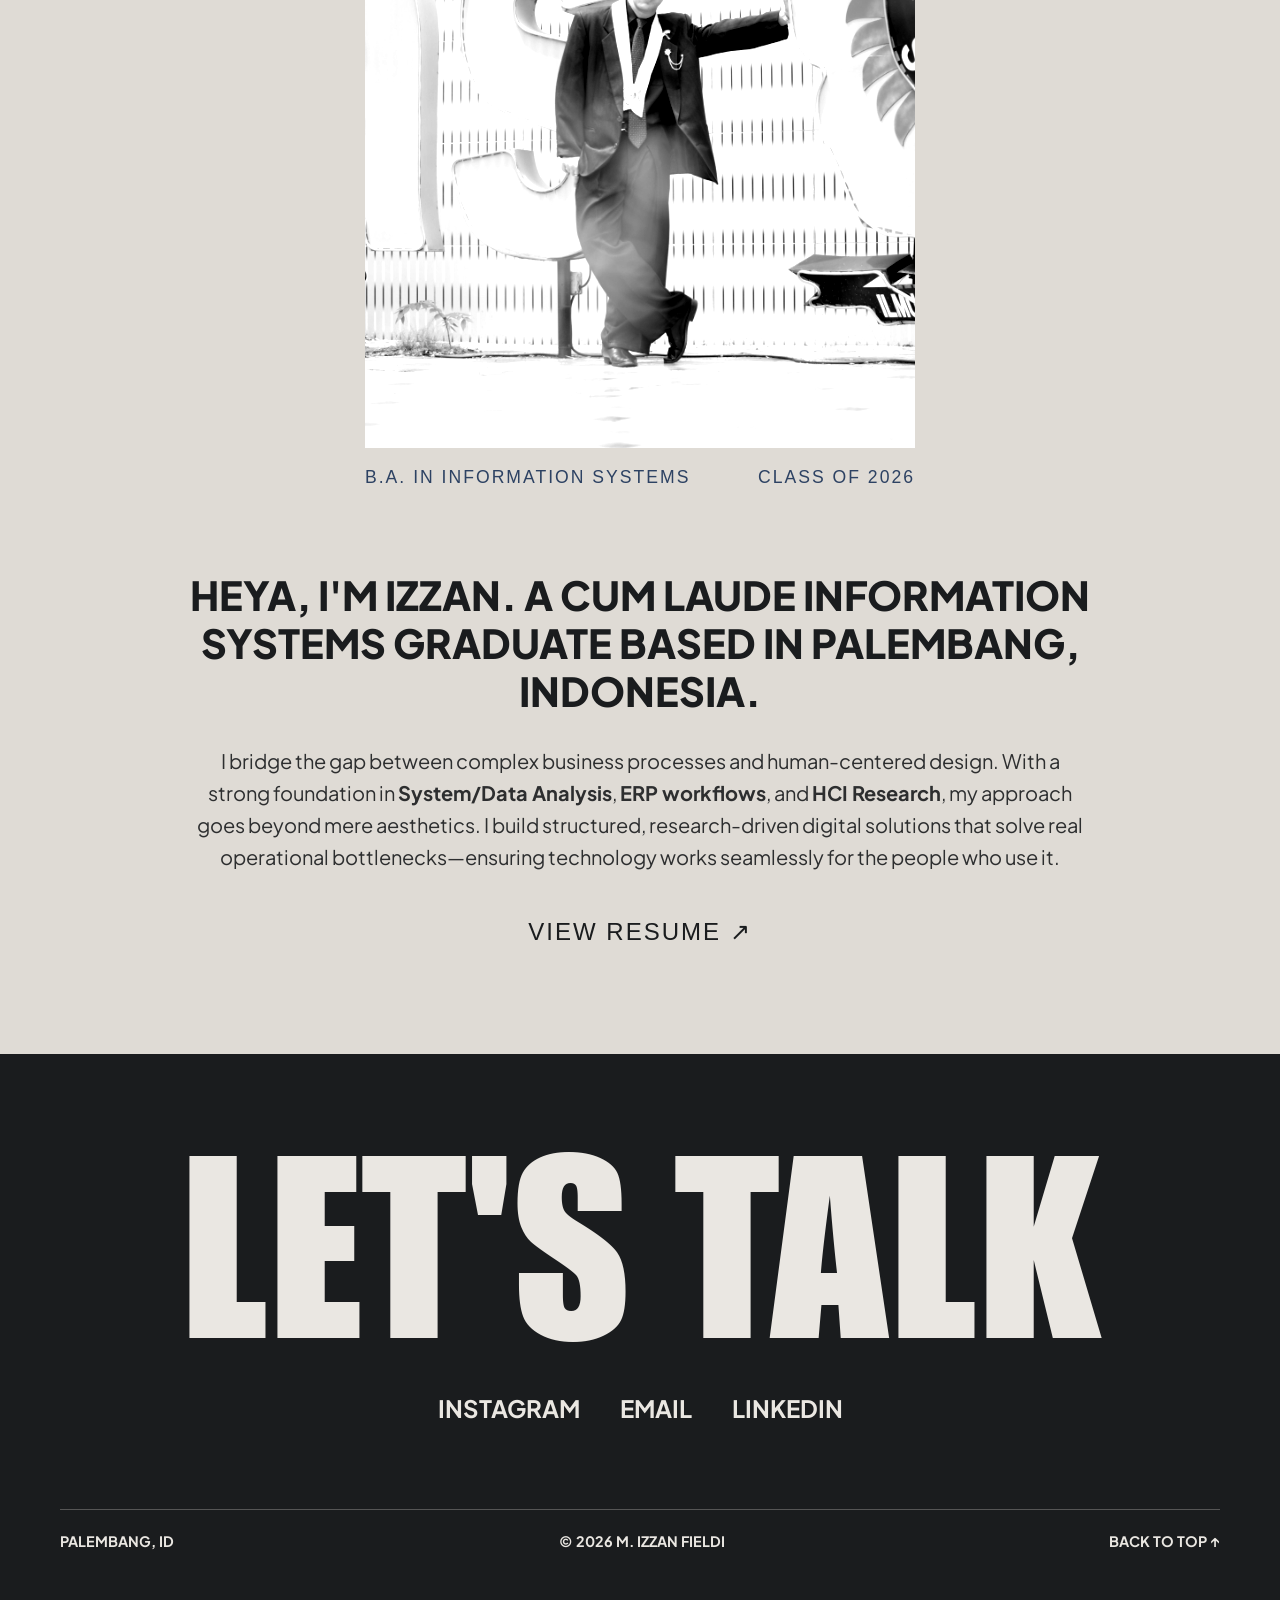
==== commit b0b701b1: "Update index.html" ====
--- a/MINI WEB/index.html
+++ b/MINI WEB/index.html
@@ -9,7 +9,7 @@
     <link rel="preconnect" href="https://fonts.gstatic.com" crossorigin>
     <link href="https://fonts.googleapis.com/css2?family=Plus+Jakarta+Sans:wght@400;500;600;700;800&display=swap" rel="stylesheet">
 
-    <link rel="stylesheet" href="style.css?v=2.0">
+    <link rel="stylesheet" href="style.css?v=3.0">
 </head>
 <body class="page-transition">
 
@@ -330,15 +330,97 @@
 
     <div class="modal-content">
         <div class="cv-paper-frame">
-            <object 
-                data="Asset/CV_Muhammad_Izzan_Fieldi_2026.pdf" 
-                type="application/pdf" 
-                width="100%" 
-                height="100%">
-                <div class="pdf-fallback">
-                    <p>Pratinjau tidak tersedia. <a href="Asset/CV_Muhammad_Izzan_Fieldi_2026.pdf" target="_blank">Buka PDF Langsung ↗</a></p>
-                </div>
-            </object>
+            <div class="cv-html-paper">
+                <div class="cv-header">
+                    <h1>MUHAMMAD IZZAN FIELDI</h1>
+                    <p>Palembang, Indonesia | 081379153250 | <a href="mailto:muhammadizzanfieldi@gmail.com">muhammadizzanfieldi@gmail.com</a></p>
+                    <div class="cv-links">
+                        <a href="https://www.linkedin.com/in/muhammadizzanfieldi/" target="_blank">LinkedIn</a>
+                    </div>
+                </div>
+                
+                <div class="cv-body">
+                    <div class="cv-section">
+                        <h2>OBJECTIVE & SUMMARY</h2>
+                        <p>High-achieving Information Systems student (GPA 3.95/4.00) with hands-on experience in warehouse operational control systems and UI/UX improvement for internal corporate platforms. Experienced in inventory monitoring, business process analysis, and user-centered system enhancement. Demonstrates strong analytical thinking, operational discipline, and leadership capability in managing teams and structured initiatives. Discover my detailed project case studies and complete portfolio at: <a href="https://bit.ly/muhammadizzanfieldi" target="_blank" style="color: var(--accent-color); font-weight: bold;">bit.ly/MuhammadIzzanFieldi</a></p>
+                    </div>
+
+                    <div class="cv-section">
+                        <h2>PROFESSIONAL EXPERIENCE</h2>
+                        <div class="cv-item">
+                            <div class="cv-item-header">
+                                <strong>PT Telkom Akses - Warehouse & Inventory Operations Intern</strong>
+                                <span>Dec 2024 - Jan 2025</span>
+                            </div>
+                            <span style="font-size: 0.85rem; font-style: italic; color: #555;">Palembang</span>
+                            <ul>
+                                <li>Conducted weekly stock reconciliation across 20+ inventory categories, ensuring alignment between physical stock and warehouse control system data</li>
+                                <li>Supported daily material distribution serving 3-10 field technicians and monitored asset status to maintain reporting accuracy</li>
+                                <li>Observed SAP-based inventory workflows to understand enterprise-level goods movement processes</li>
+                                <li>Utilized internal SSO operational control system for stock tracking and asset monitoring</li>
+                                <li>Conducted usability interviews and designed a WMS UI prototype using TCSD method, achieving a 100% Task Success Rate and significantly reducing cycle counting time.</li>
+                            </ul>
+                        </div>
+                    </div>
+
+                    <div class="cv-section">
+                        <h2>EDUCATION</h2>
+                        <div class="cv-item">
+                            <div class="cv-item-header">
+                                <strong>Universitas Sriwijaya</strong>
+                                <span>2022 - 2026</span>
+                            </div>
+                            <p>Bachelor's in Information Systems (GPA: 3.95/4.00)</p>
+                        </div>
+                    </div>
+
+                    <div class="cv-section">
+                        <h2>SELECTED PUBLICATION</h2>
+                        <ul style="list-style-type: none; padding-left: 0;">
+                            <li style="margin-bottom: 12px;">• M. I. Fieldi, Fathoni, M. Aiman. "Human Computer Interaction Design in Web Based Warehouse Management Systems Using the Task Centered System Design (TCSD) Method" TEKNIKA (Journal of Information and Communication Technology), Volume 14(3), November 2025, pp. 480-489</li>
+                            <li>• M. Ramadhan Putra Pratama, M. I. Fieldi, M. S. Albani, M. A. Fachrozi, F. R. Aderiyana, K. D. Tania, A. Meiriza. "Perbandingan Algoritma K-MEANS, K-MEDOID, dan DBSCAN untuk Clustering Kualitas Hidup Indonesia dalam Perspektif Knowledge Management dan Data Discovery." Jurnal Teknologi Informasi dan Ilmu Komputer (JATI), Vol. 9 No. 4, 2025.</li>
+                        </ul>
+                    </div>
+
+                    <div class="cv-section">
+                        <h2>SELECTED LEADERSHIP EXPERIENCE</h2>
+                        <div class="cv-item">
+                            <div class="cv-item-header">
+                                <strong>Himpunan Mahasiswa Sistem Informasi (HIMSI UNSRI) - Vice President</strong>
+                                <span>2023 - 2024</span>
+                            </div>
+                            <ul>
+                                <li>Supervised 50+ active members and led annual strategic planning, implementing an internal evaluation framework that significantly improved cross-divisional team performance.</li>
+                            </ul>
+                        </div>
+                        <div class="cv-item">
+                            <div class="cv-item-header">
+                                <strong>Google Developer Student Clubs (GDSC UNSRI) - Creative Design Member</strong>
+                                <span>Oct 2023 - Oct 2024</span>
+                            </div>
+                            <ul>
+                                <li>Designed data-driven visual solutions and infographics to effectively communicate complex tech initiatives for community events.</li>
+                            </ul>
+                        </div>
+                        <div class="cv-item">
+                            <div class="cv-item-header">
+                                <strong>Ikatan Bujang Gadis Fasilkom (IBGF) - Steering Committee</strong>
+                                <span>Sep 2023 - Dec 2024</span>
+                            </div>
+                            <ul>
+                                <li>Oversaw the Organizer Committee, ensuring all work programs met strategic goals through comprehensive evaluation and problem-solving.</li>
+                            </ul>
+                        </div>
+                    </div>
+
+                    <div class="cv-section">
+                        <h2>CORE COMPETENCIES</h2>
+                        <p style="margin-bottom: 5px;"><strong>• Business & Technical:</strong> UI/UX Design | Graphic Design | Data Analysis | Research & Academic Writing | Business Process Analysis | Inventory Control</p>
+                        <p style="margin-bottom: 5px;"><strong>• Professional Skills:</strong> Leadership | Stakeholder Communication | Public Speaking | Problem Solving | Team Collaboration</p>
+                        <p><strong>• Tools:</strong> Microsoft Office | Canva | CorelDRAW | Figma | StarUML | HTML | CSS | Odoo ERP</p>
+                    </div>
+                </div>
+            </div>
         </div>
         
         <div class="cv-footer-actions">
--- a/MINI WEB/style.css
+++ b/MINI WEB/style.css
@@ -43,15 +43,6 @@
 }
 
 /* =========================================
-   GLOBAL STYLES
-========================================= */
-* {
-    margin: 0;
-    padding: 0;
-    box-sizing: border-box;
-}
-
-/* =========================================
    GLOBAL RESET & ANTI-OVERFLOW (WAJIB ADA)
 ========================================= */
 * {
@@ -316,6 +307,7 @@
     display: flex;
     flex-direction: column;
     justify-content: center; 
+    position: relative; /* KUNCI: Menahan elemen absolute agar tidak terbang keluar */
 }
 
 .hero-container {
@@ -604,6 +596,60 @@
 }
 
 /* =========================================
+   INLINE PUSH REVEAL (FEATURED WORKS) - FIX DESKTOP
+========================================= */
+
+.inline-img-wrapper {
+    width: 0;
+    opacity: 0;
+    /* KUNCI 1: Hapus overflow: hidden agar bayangan bisa keluar dengan bebas! */
+    overflow: visible; 
+    display: flex;
+    align-items: center;
+    justify-content: center;
+    transform: scale(0.8) rotate(-5deg);
+    transition: all 0.5s cubic-bezier(0.19, 1, 0.22, 1);
+    pointer-events: none; /* Mencegah gambar siluman mengganggu kursor */
+}
+
+.inline-img-wrapper img {
+    width: 220px;
+    height: 125px;
+    object-fit: cover;
+    flex-shrink: 0;
+    border: 2px solid var(--text-color);
+    box-shadow: 8px 8px 0px var(--accent-color);
+    box-sizing: border-box;
+}
+
+/* --- ODOO COMING SOON PLACEHOLDER --- */
+.coming-soon-card {
+    width: 220px;
+    height: 125px;
+    background-color: var(--bg-color); 
+    color: var(--accent-color);
+    display: flex;
+    align-items: center;
+    justify-content: center;
+    font-family: 'ImpactCustom', Impact, sans-serif;
+    font-size: 1.2rem;
+    letter-spacing: 2px;
+    border: 2px solid var(--text-color); 
+    box-shadow: 8px 8px 0px var(--accent-color); 
+    text-transform: uppercase;
+    flex-shrink: 0;
+    box-sizing: border-box;
+}
+
+.portfolio-row:hover .inline-img-wrapper {
+    /* KUNCI 2: Wrapper dilebarkan menjadi 240px untuk memberi tempat pada gambar 220px + bayangan 8px */
+    width: 240px; 
+    opacity: 1;
+    transform: scale(1) rotate(2deg);
+    pointer-events: auto;
+}
+
+/* =========================================
    RESEARCH & PUBLICATIONS
 ========================================= */
 .research-item {
@@ -790,18 +836,31 @@
 }
 
 .tag {
+    /* Mengubah ke inline-flex agar bisa menggunakan align-items */
+    display: inline-flex; 
+    align-items: center;
+    justify-content: center;
+    text-align: center;
+
+    /* Padding tetap, tapi line-height dipaksa ke 1 agar tidak ada ruang hantu */
+    padding: 12px 25px;
+    line-height: 1; 
+    
     background-color: transparent;
     color: var(--text-color);
-    padding: 12px 25px;
     border: 2px solid var(--text-color);
     border-radius: 50px;
-    font-size: 1rem;
+    font-size: 0.9rem; /* Dikecilkan sedikit agar lebih proporsional */
     font-weight: 800;
     text-transform: uppercase;
     letter-spacing: 1px;
     transition: all 0.3s cubic-bezier(0.175, 0.885, 0.32, 1.275);
-    cursor: crosshair; 
-}
+    cursor: crosshair;
+    
+    /* Mencegah teks membungkus ke bawah di dalam satu bubble */
+    white-space: nowrap; 
+}
+
 
 .tag:hover {
     background-color: var(--text-color);
@@ -1063,22 +1122,45 @@
         position: relative;
     }
 
+    /* --- MEGA LOADER MOBILE --- */
+    #counter {
+        font-size: 32vw !important; /* Perbesar angka secara ekstrem di HP */
+        line-height: 1 !important;
+        letter-spacing: -2px !important; /* Rapatkan sedikit antar angkanya */
+    }
+
     /* 2. Skalasi Tipografi */
     section h2 {
-        font-size: 10vw; 
-        margin-bottom: 25px;
-        line-height: 1.1;
-        text-align: left;
-    }
-
+        font-size: 14vw !important; /* Naikkan dari 10vw ke 14vw agar lebih masif */
+        margin-bottom: 30px !important;
+        line-height: 1.05 !important; /* Rapatkan sedikit jarak atas-bawahnya */
+        text-align: center !important;
+    }
+
+    /* --- HERO NAME MOBILE (2 BARIS DENGAN SPACE CUKUP) --- */
     .hero-name {
-        font-size: 15vw !important; /* Agak dikecilkan sedikit dari 18vw agar tidak pecah batas */
-        flex-wrap: wrap;
-        padding-top: 20px;
-        justify-content: center;
-        width: 100%;
-        max-width: 100vw;
-        overflow: hidden;
+        font-size: 35vw !important;
+        flex-wrap: wrap !important;
+        justify-content: center !important;
+        
+        /* Menaikkan line-height agar baris atas dan bawah tidak bersentuhan */
+        line-height: 1.1 !important; 
+        
+        padding-top: 40px !important;
+        text-align: center;
+    }
+
+    /* Memaksa baris pecah di spasi (elemen ke-6) */
+    .hero-name span:nth-child(6) { 
+        flex-basis: 100% !important;
+        /* Memberikan sedikit tinggi tambahan pada 'pemisah' baris jika diperlukan */
+        height: 10px !important; 
+        margin: 0 !important;
+        visibility: hidden;
+    }
+    
+    .hero-container {
+        transform: translateY(-5vh) !important;
     }
 
     /* 3. MUNCULKAN KEMBALI HAMBURGER MENU */
@@ -1117,6 +1199,33 @@
         right: 0; /* Menu muncul saat di-tap */
     }
 
+    /* 1. Menghilangkan Lokasi dan Jam secara total di HP */
+    .location {
+        display: none !important;
+    }
+
+    /* 2. Mengatur ulang kontainer navigasi agar Logo dan Menu tetap seimbang */
+    .jas-header .container {
+        display: flex;
+        justify-content: space-between;
+        align-items: center;
+        width: 100%;
+        padding: 0;
+    }
+
+    /* 3. Menyesuaikan posisi Logo agar tetap di pojok kiri */
+    .logo {
+        flex-shrink: 0;
+    }
+
+    /* 4. Menyesuaikan posisi Nav-Actions (Moon & Hamburger) di pojok kanan */
+    .nav-actions {
+        display: flex;
+        align-items: center;
+        gap: 15px;
+        margin-left: auto;
+    }
+
     /* 4. FIX PORTFOLIO ROW (Tumpuk Vertikal agar tidak bocor) */
     .portfolio-row {
         flex-direction: column;
@@ -1161,8 +1270,41 @@
         font-size: 2rem;
     }
 
+    /* --- FEATURED WORKS IMAGE (STATIC MOBILE VIEW) --- */
     .inline-img-wrapper {
-        display: none !important; /* Matikan gambar di HP agar tidak overflow */
+        display: flex !important; 
+        /* KUNCI 3: Lebar 100% dikurangi 10px agar bayangan 6px tidak nabrak/keluar dari pinggir layar HP */
+        width: calc(100% - 10px) !important; 
+        height: auto !important;
+        opacity: 1 !important;    
+        transform: none !important; 
+        margin-top: 15px;
+        margin-bottom: 20px !important;
+        overflow: visible !important; /* Pastikan bayangan tidak terpotong di HP */
+    }
+
+    /* KUNCI 4: MENGGABUNGKAN GAMBAR & KARTU COMING SOON AGAR 100% KEMBAR IDENTIK */
+    .inline-img-wrapper img,
+    .coming-soon-card {
+        width: 100% !important;
+        max-width: 100% !important;
+        height: 180px !important; 
+        object-fit: cover;
+        
+        border: 2px solid var(--text-color) !important; /* Bingkai Hitam Muncul! */
+        box-shadow: 6px 6px 0px var(--accent-color) !important; /* Bayangan Navy Muncul! */
+        
+        box-sizing: border-box !important;
+        margin: 0 !important;
+        flex-shrink: 0 !important;
+    }
+
+    /* Penyesuaian khusus tulisan untuk kartu */
+    .coming-soon-card {
+        font-size: 1.5rem;
+        display: flex !important;
+        align-items: center !important;
+        justify-content: center !important;
     }
 
     /* 5. SKALASI ACADEMIC & EXPERIENCE */
@@ -1179,9 +1321,41 @@
         font-size: 1.6rem;
     }
 
+    .tag {
+        padding: 10px 18px; /* Padding lebih kecil untuk layar HP */
+        font-size: 0.75rem; /* Ukuran font lebih kecil agar pas */
+        white-space: normal; /* Izinkan teks turun ke bawah jika sangat panjang di HP */
+        min-height: 40px; /* Memastikan bubble tetap punya tinggi minimal yang konsisten */
+    }
+
     /* 6. SKALASI FOOTER */
+    /* --- ADJUSTMENT SECTION ABOUT (MOBILE) --- */
+    #about-section {
+        padding-top: 80px !important; /* Jarak proporsional dari batas atas halaman */
+        padding-bottom: 60px !important;
+    }
+
+    /* --- ABOUT TITLE MOBILE (MEGA FONT) --- */
     .about-title {
-        font-size: 18vw;
+        /* Menaikkan ukuran secara signifikan */
+        font-size: 24vw !important; 
+        
+        /* Merapatkan baris agar terlihat seperti satu kesatuan blok */
+        line-height: 0.8 !important; 
+        gap: 0.05em !important; 
+        
+        /* Jarak proporsional ke elemen lain */
+        margin-top: 1px !important;
+        margin-bottom: 50px !important;
+        
+        display: flex;
+        flex-direction: column;
+        align-items: center;
+        text-align: center;
+    }
+
+    .about-image-wrapper {
+        margin-bottom: 50px !important; /* Menyeimbangkan jarak di bawah foto */
     }
 
     .giant-text {
@@ -1195,6 +1369,83 @@
         align-items: center;
         gap: 15px;
     }
+
+    /* --- FOOTER BOTTOM (HORIZONTAL, KECIL & SERAGAM PUTIH) --- */
+    .footer-bottom {
+        display: flex !important;
+        flex-direction: row !important; 
+        justify-content: space-between !important; 
+        align-items: center;
+        width: 100%;
+        padding: 20px 10px !important;
+        
+        /* Ukuran teks menyesuaikan layar agar tidak menumpuk */
+        font-size: clamp(0.55rem, 2.5vw, 0.75rem) !important; 
+    }
+
+    .footer-bottom p, 
+    .footer-bottom a {
+        margin: 0;
+        white-space: nowrap !important; 
+        letter-spacing: 0.5px;
+        /* Menggunakan warna putih tulang sesuai tema footer agar seragam */
+        color: var(--bg-color) !important; 
+    }
+
+    .footer-bottom a {
+        text-decoration: none;
+        font-weight: 800;
+        border-bottom: 1px solid transparent;
+        transition: border-color 0.3s;
+    }
+
+    .footer-bottom a:hover {
+        border-bottom: 1px solid var(--bg-color);
+    }
+
+    /* =========================================
+       TOUCH & TAPTIC FEEDBACK (MOBILE ONLY)
+    ========================================= */
+    
+    /* Tombol bereaksi seketika saat ditekan */
+    .btn:active, .btn-secondary:active {
+        transform: scale(0.95) !important;
+        opacity: 0.8 !important;
+        transition: transform 0.1s !important; /* Reaksi kilat tanpa delay */
+    }
+
+    /* Bubble Tag langsung merespon jempol */
+    .tag:active {
+        background-color: var(--text-color) !important;
+        color: var(--bg-color) !important;
+        transform: scale(0.95) !important;
+        transition: all 0.1s !important;
+    }
+
+    /* Panah portofolio langsung meluncur saat disentuh */
+    .portfolio-row:active .port-arrow {
+        transform: translate(10px, -10px) !important;
+        color: var(--accent-color) !important;
+        transition: all 0.1s !important;
+    }
+
+    /* Item Academic Impact merespon sentuhan */
+    .impact-brutal-item:active {
+        background-color: var(--text-color) !important;
+        color: var(--bg-color) !important;
+        transform: scale(0.98) !important;
+        transition: all 0.1s !important;
+    }
+    
+    .impact-brutal-item:active .impact-giant-number {
+        color: var(--bg-color) !important;
+    }
+
+    .cv-paper-frame {
+        width: 95vw;
+        height: 70vh;
+    }
+
 }
 
 /* =========================================
@@ -1213,41 +1464,26 @@
     width: 100%;
     max-width: 550px; 
     line-height: 0; 
-    border: 4px solid var(--text-color);
-    background-color: var(--border-color);
-    box-shadow: 20px 20px 0px var(--accent-color);
-    transition: transform 0.4s ease, box-shadow 0.4s ease;
+    
+    /* GANTI INI: Hapus semua elemen yang memenjarakan foto */
+    border: none; 
+    background-color: transparent;
+    box-shadow: none; 
+    
     overflow: hidden;
 }
 
 .about-img {
     width: 100%;
-    height: auto;
     display: block;
-    filter: grayscale(100%) contrast(110%);
-    transition: filter 0.6s ease, transform 0.6s ease;
-}
-
-.grain-overlay {
-    position: absolute;
-    top: 0;
-    left: 0;
-    width: 100%;
-    height: 100%;
-    background-image: url("data:image/svg+xml,%3Csvg viewBox='0 0 200 200' xmlns='http://www.w3.org/2000/svg'%3E%3Cfilter id='n'%3E%3CfeTurbulence type='fractalNoise' baseFrequency='0.65' numOctaves='3'/%3E%3C/filter%3E%3Crect width='100%25' height='100%25' filter='url(%23n)'/%3E%3C/svg%3E");
-    opacity: 0.15;
-    pointer-events: none;
-    mix-blend-mode: overlay;
+    /* Kontras dinaikkan ekstrem agar menyatu keras dengan background */
+    filter: grayscale(100%) contrast(140%);
+    transition: transform 0.6s cubic-bezier(0.19, 1, 0.22, 1), filter 0.6s ease;
 }
 
 .about-image-container:hover .about-img {
-    filter: grayscale(0%) contrast(100%);
-    transform: scale(1.03);
-}
-
-.about-image-container:hover {
-    transform: translate(-5px, -5px);
-    box-shadow: 25px 25px 0px var(--accent-color);
+    filter: grayscale(0%) contrast(110%);
+    transform: scale(1.05); /* Membesar perlahan tanpa terhalang bingkai */
 }
 
 .about-caption {
@@ -1261,37 +1497,6 @@
     color: var(--accent-color);
     letter-spacing: 2px;
     text-transform: uppercase;
-}
-
-/* =========================================
-   INLINE PUSH REVEAL (FEATURED WORKS)
-========================================= */
-
-/* --- EFEK MUNCUL GAMBAR --- */
-.inline-img-wrapper {
-    width: 0;
-    opacity: 0;
-    overflow: hidden;
-    display: flex;
-    align-items: center;
-    justify-content: center;
-    transform: scale(0.8) rotate(-5deg);
-    transition: all 0.5s cubic-bezier(0.19, 1, 0.22, 1);
-}
-
-.inline-img-wrapper img {
-    width: 220px;
-    height: 125px;
-    object-fit: cover;
-    flex-shrink: 0;
-    border: 2px solid var(--text-color);
-    box-shadow: 8px 8px 0px var(--accent-color);
-}
-
-.portfolio-row:hover .inline-img-wrapper {
-    width: 220px;
-    opacity: 1;
-    transform: scale(1) rotate(2deg);
 }
 
 /* =========================================
@@ -1406,3 +1611,43 @@
     color: white;
     transform: rotate(90deg);
 }
+
+/* --- RESUME PAPER VIEW STYLING --- */
+.cv-paper-frame {
+    width: 85vw;           /* Lebar responsif */
+    max-width: 900px;      /* Lebar standar kertas A4 di layar besar */
+    height: 80vh;          /* Tinggi proporsional */
+    background: #FFFFFF;   /* Putih kertas murni */
+    
+    /* Efek Kertas: Border tipis dan bayangan lembut agar terlihat seperti lembaran fisik */
+    border: 1px solid rgba(0,0,0,0.1);
+    box-shadow: 
+        0 1px 1px rgba(0,0,0,0.11), 
+        0 2px 2px rgba(0,0,0,0.11), 
+        0 4px 4px rgba(0,0,0,0.11), 
+        0 8px 8px rgba(0,0,0,0.11), 
+        0 16px 16px rgba(0,0,0,0.11);
+        
+    overflow: hidden;
+    position: relative;
+    z-index: 10001;
+}
+
+.cv-footer-actions {
+    margin-top: 20px;
+    text-align: center;
+}
+
+.btn-minimal {
+    font-family: 'ImpactCustom', Impact, sans-serif;
+    font-size: 0.9rem;
+    color: var(--bg-color); /* Warna putih tulang agar kontras di overlay gelap */
+    text-decoration: none;
+    letter-spacing: 2px;
+    opacity: 0.7;
+    transition: opacity 0.3s;
+}
+
+.btn-minimal:hover {
+    opacity: 1;
+}
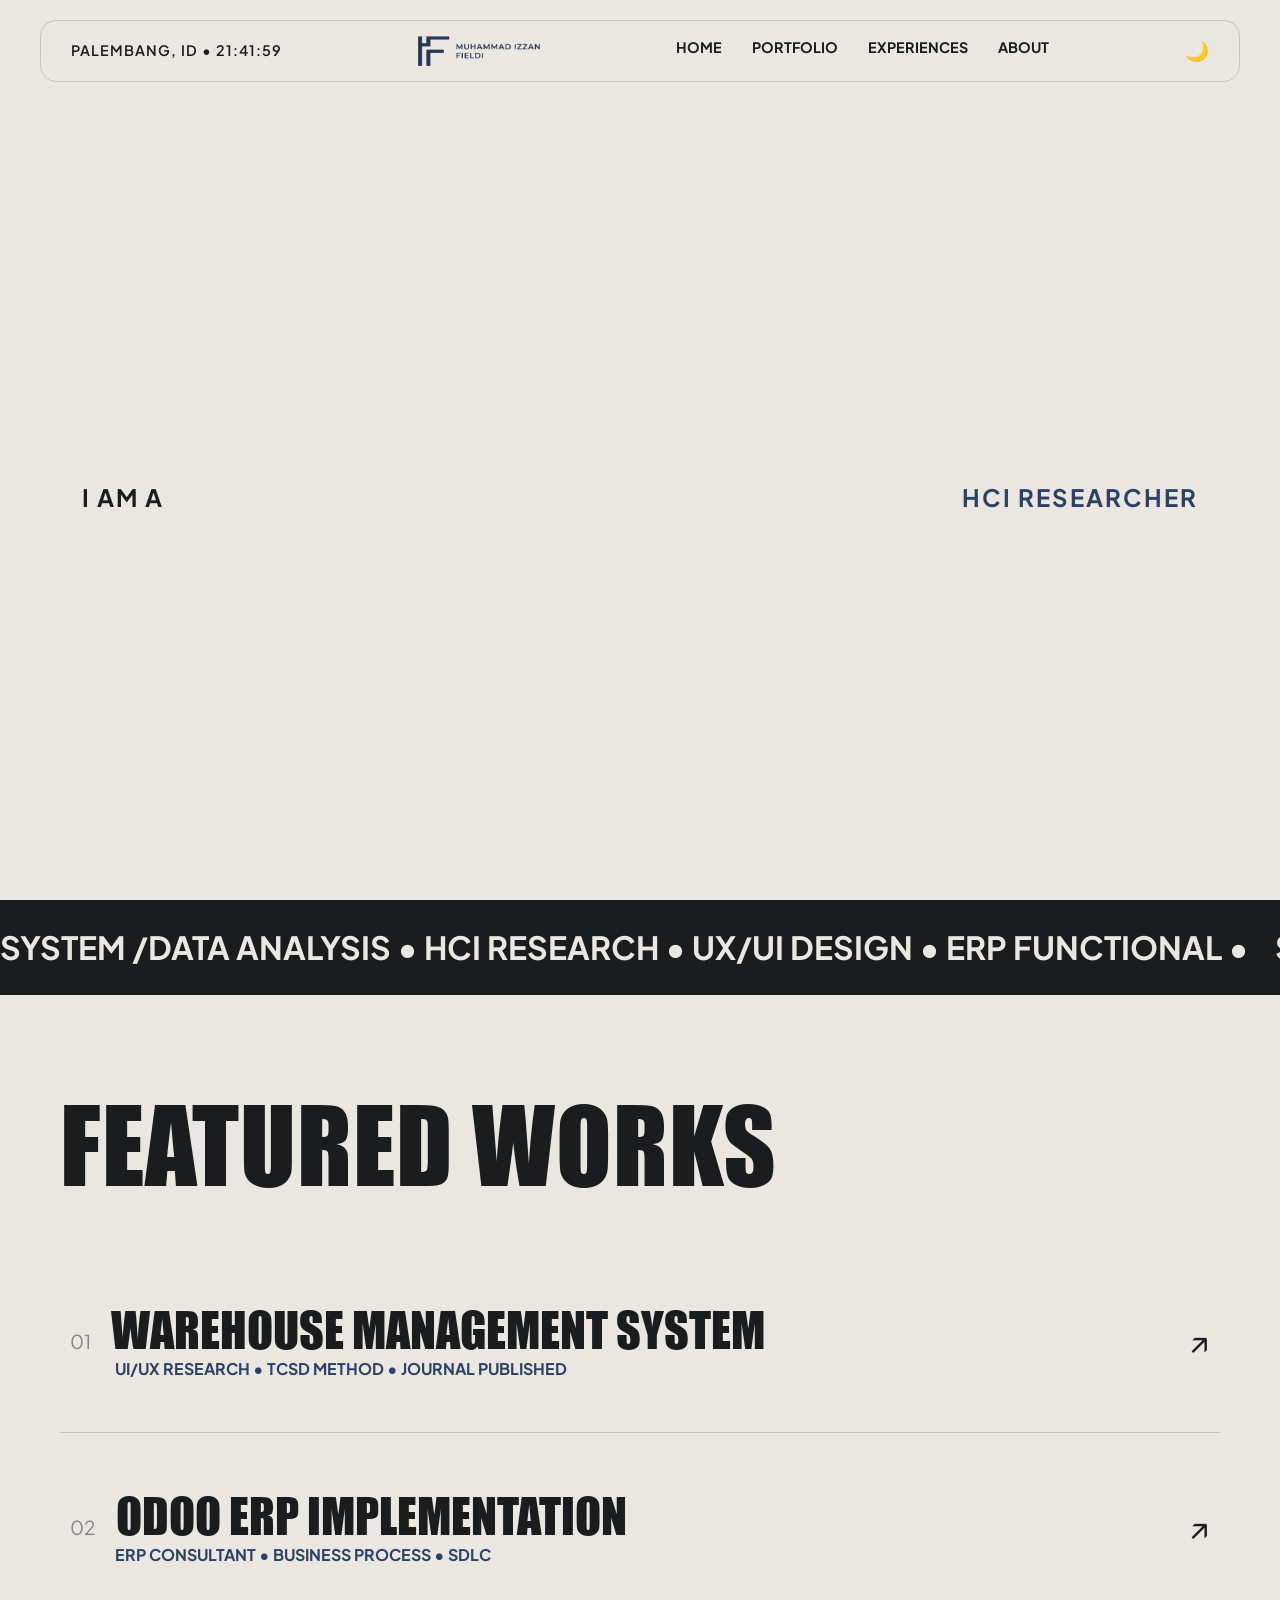
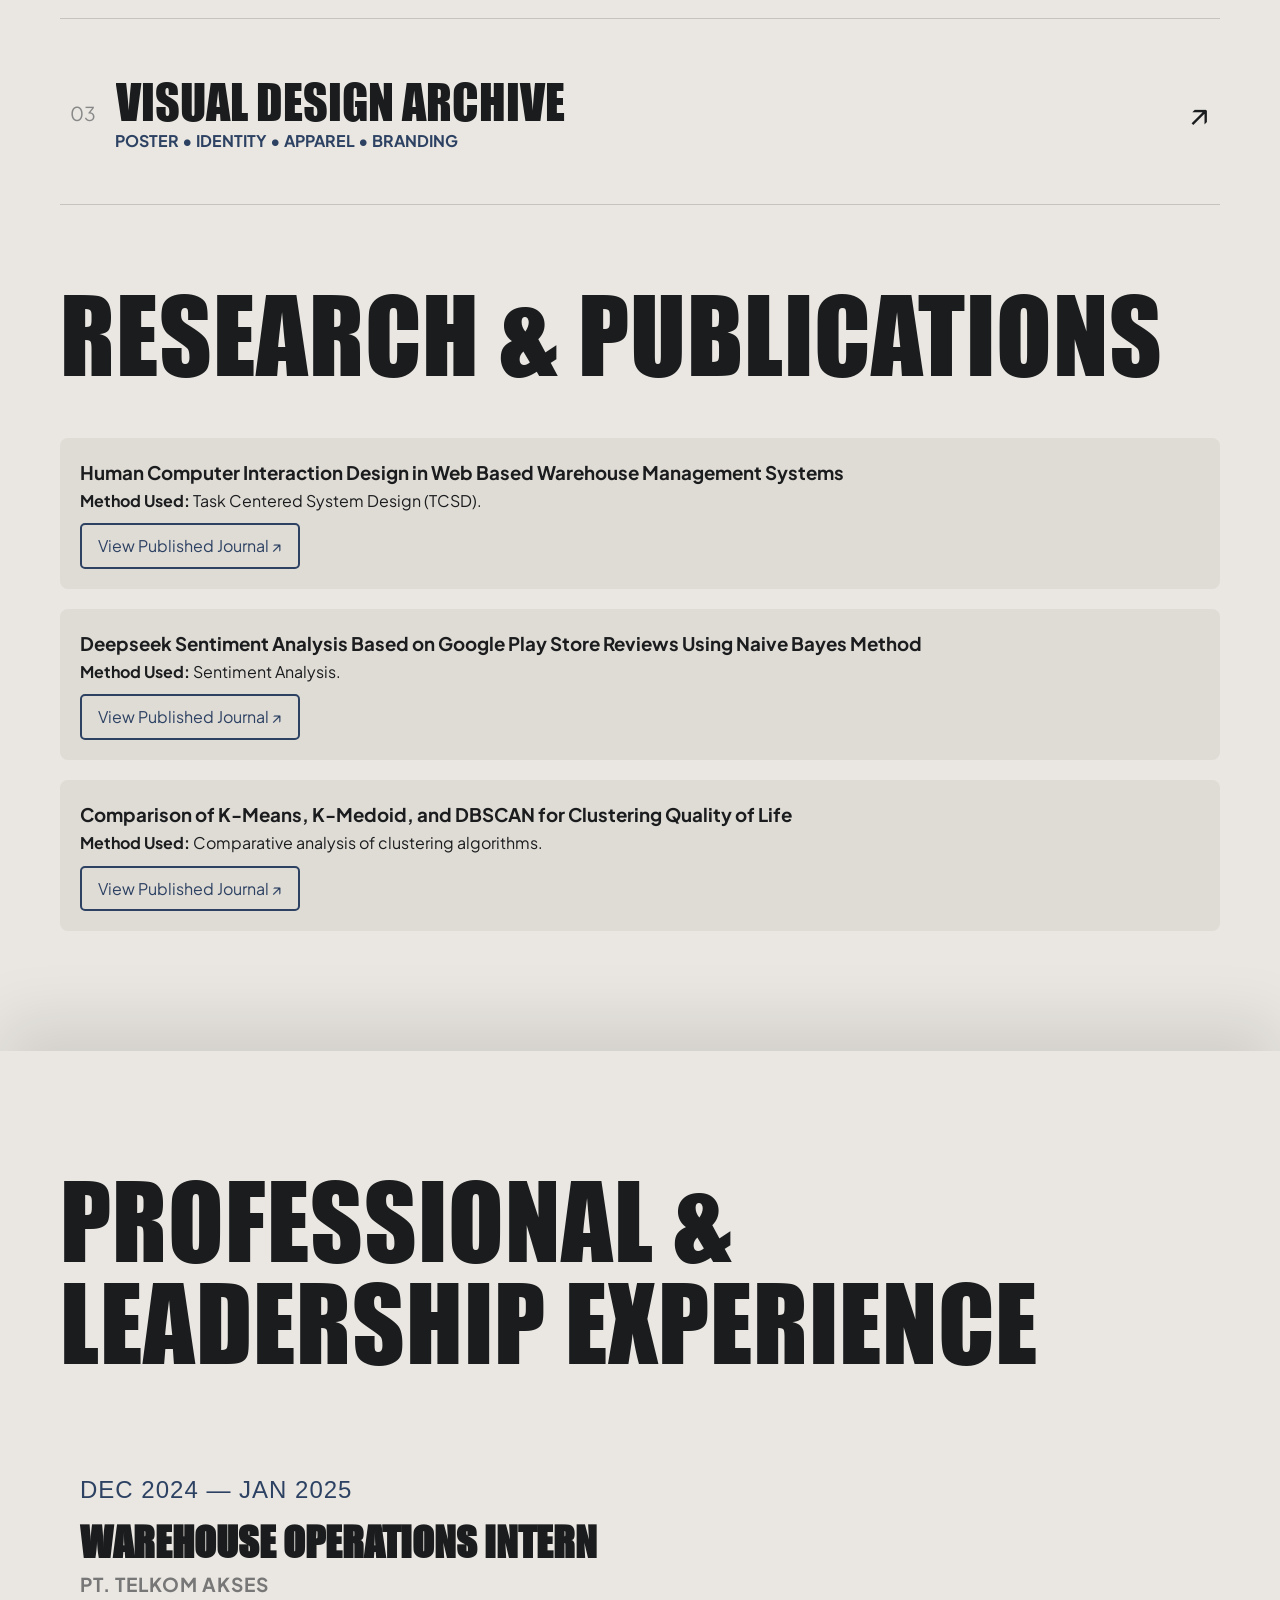
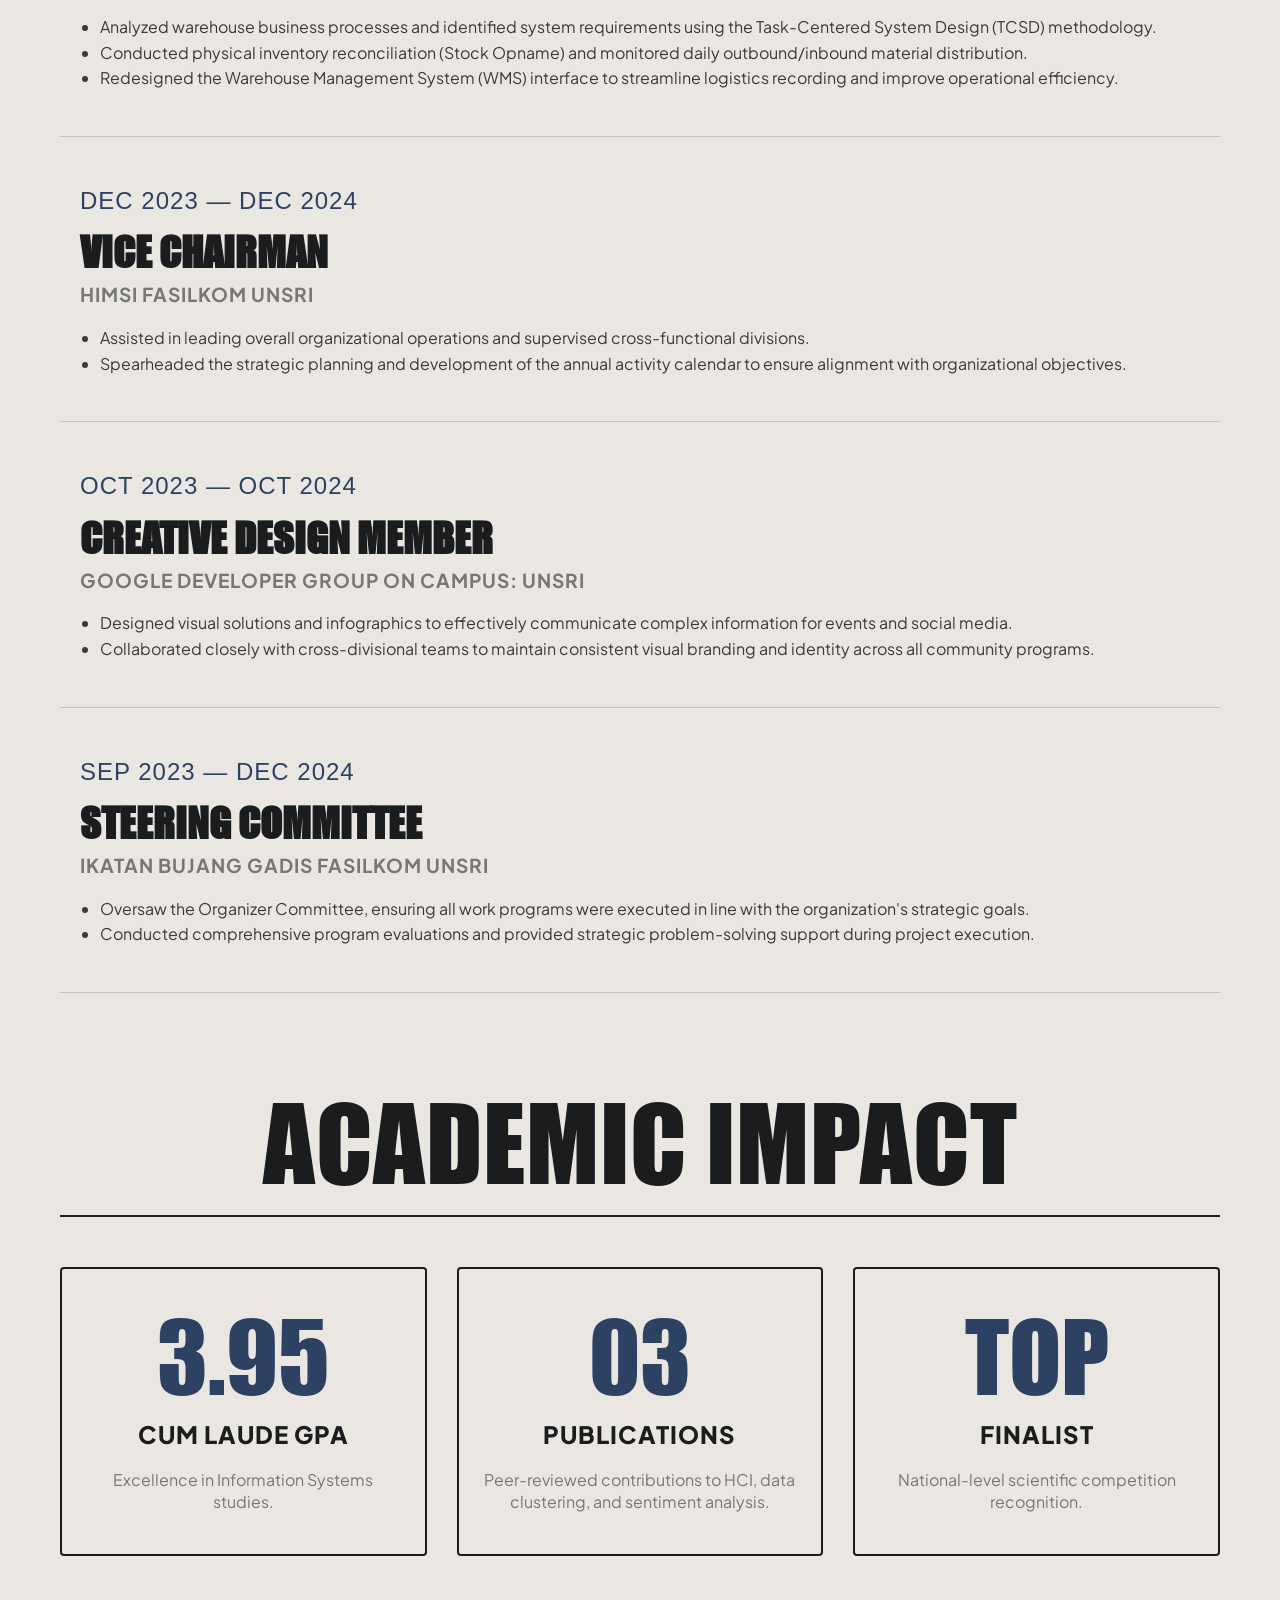
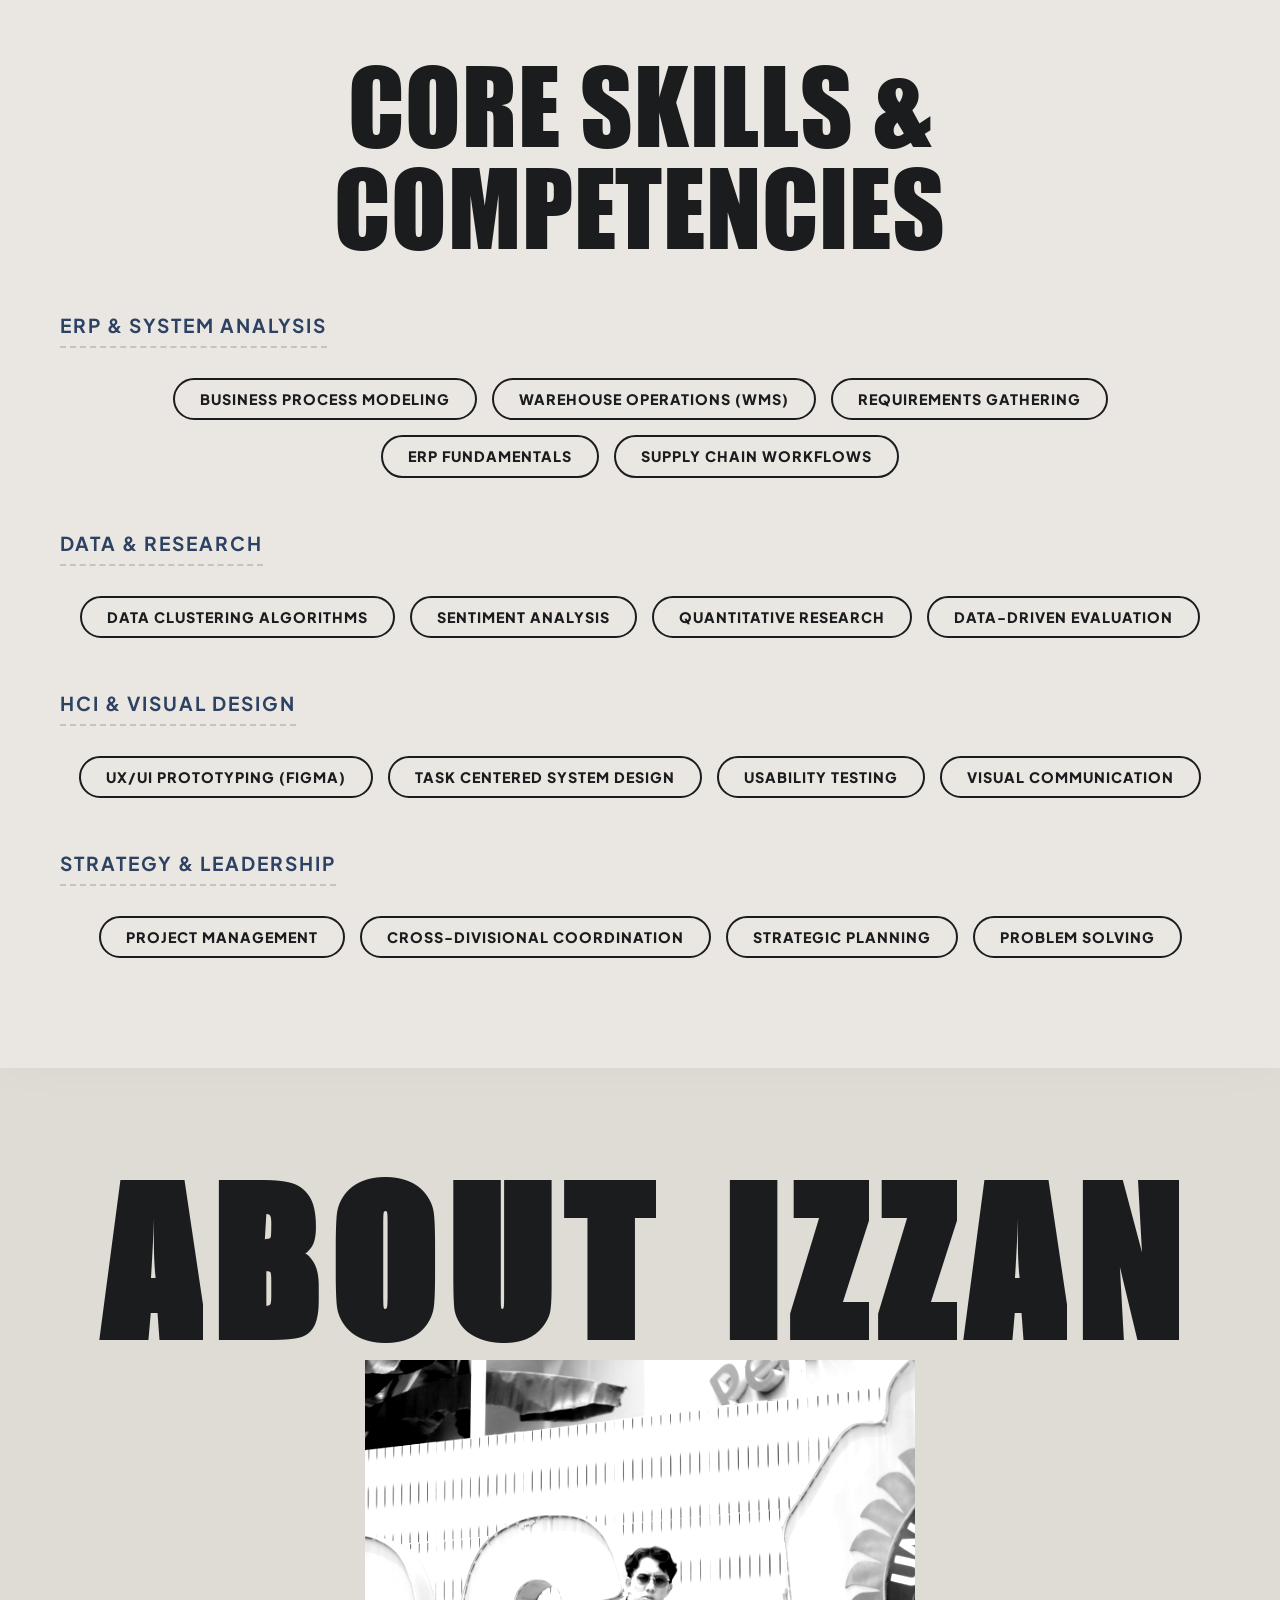
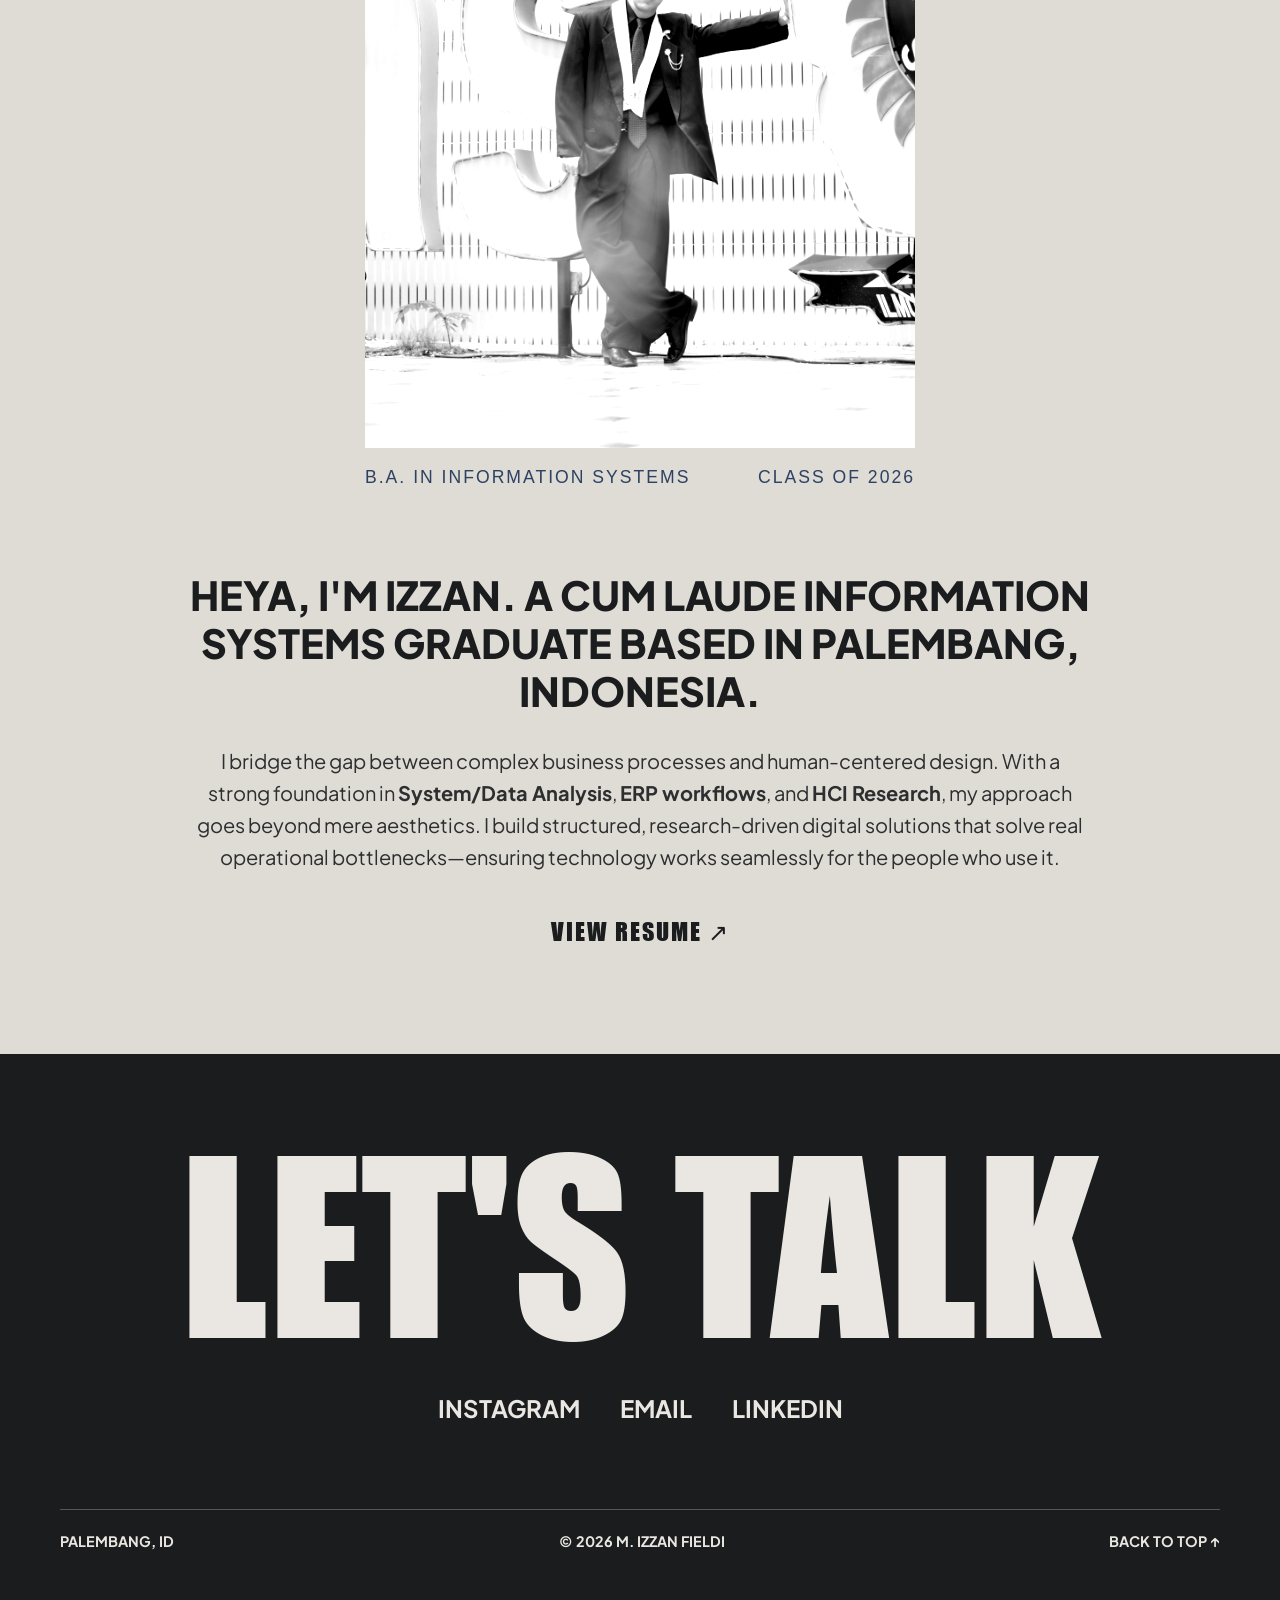
==== commit d4bd0321: "Update index.html" ====
--- a/MINI WEB/index.html
+++ b/MINI WEB/index.html
@@ -9,7 +9,7 @@
     <link rel="preconnect" href="https://fonts.gstatic.com" crossorigin>
     <link href="https://fonts.googleapis.com/css2?family=Plus+Jakarta+Sans:wght@400;500;600;700;800&display=swap" rel="stylesheet">
 
-    <link rel="stylesheet" href="style.css?v=3.0">
+    <link rel="stylesheet" href="style.css?v=2.0">
 </head>
 <body class="page-transition">
 
@@ -97,22 +97,22 @@
                     </div>
                 </a>
 
-                <div class="portfolio-row" style="opacity: 0.8; cursor: pointer;">
-    <div class="port-left-group">
-        <div class="port-title-wrapper">
-            <span class="port-num">02</span>
-            <h3 class="port-title">Odoo Functional Module</h3>
-        </div>
-        <p class="port-tags">ERP • Business Process • <span style="color: var(--accent-color); font-weight: 800;">[ WORK IN PROGRESS ]</span></p>
-    </div>
+                <a href="odoo-casestudy.html" class="portfolio-row">
+                    <div class="port-left-group">
+                        <div class="port-title-wrapper">
+                            <span class="port-num">02</span>
+                            <h3 class="port-title">Odoo ERP Implementation</h3>
+                        </div>
+                     <p class="port-tags">ERP Consultant • Business Process • SDLC</p>
+                    </div>
     
-    <div class="port-right-group">
-        <div class="inline-img-wrapper">
-            <div class="coming-soon-card">COMING SOON</div>
-        </div>
-        <span class="port-arrow">↗</span>
-    </div>
-</div>
+                    <div class="port-right-group">
+                        <div class="inline-img-wrapper">
+                            <img src="Asset/Odoo-Thumbnail.png" alt="Odoo ERP Project">
+                        </div>
+                        <span class="port-arrow">↗</span>
+                    </div>
+                </a>
 
                 <a href="https://drive.google.com/drive/folders/1CFxZU8jh6CRHiEDkZTJFdUZa_HbZFmdo?usp=sharing" class="portfolio-row" target="_blank" rel="noopener noreferrer">
                     <div class="port-left-group">
--- a/MINI WEB/style.css
+++ b/MINI WEB/style.css
@@ -27,7 +27,7 @@
 }
 
 /* Terapkan ke semua elemen yang pakai Impact */
-.hero-name, .giant-text, .port-title, .about-title, .impact-giant-number, section h2 {
+.hero-name, .giant-text, .port-title, .about-title, .impact-giant-number, section h2, .text-link, .exp-role, #counter {
     font-family: 'ImpactCustom', Impact, sans-serif !important;
 }
 
@@ -371,7 +371,8 @@
 .role-list {
     display: flex;
     flex-direction: column;
-    animation: slideRoles 8s infinite cubic-bezier(0.19, 1, 0.22, 1);
+    /* Ubah durasi menjadi 10 detik agar pas untuk 5 pergerakan (masing-masing 2 detik) */
+    animation: slideRoles 10s infinite cubic-bezier(0.19, 1, 0.22, 1);
     white-space: nowrap;
 }
 
@@ -381,11 +382,14 @@
     align-items: center;
 }
 
+/* Hitungan matematis yang presisi untuk 6 baris teks (tiap tinggi 1.5em) */
 @keyframes slideRoles {
-    0%, 25% { transform: translateY(0); } 
-    33%, 58% { transform: translateY(-1.5em); } 
-    66%, 91% { transform: translateY(-3em); } 
-    100% { transform: translateY(-4.5em); } 
+    0%, 16%  { transform: translateY(0); }         /* 1. HCI RESEARCHER */
+    20%, 36% { transform: translateY(-1.5em); }    /* 2. ERP FUNCTIONAL */
+    40%, 56% { transform: translateY(-3em); }      /* 3. UX/UI DESIGNER */
+    60%, 76% { transform: translateY(-4.5em); }    /* 4. SYSTEM ANALYST */
+    80%, 96% { transform: translateY(-6em); }      /* 5. DATA ANALYST */
+    100%     { transform: translateY(-7.5em); }    /* 6. HCI RESEARCHER (Loop Mulus) */
 }
 
 .hero-img {
@@ -1135,6 +1139,7 @@
         margin-bottom: 30px !important;
         line-height: 1.05 !important; /* Rapatkan sedikit jarak atas-bawahnya */
         text-align: center !important;
+        padding-top: 3px;
     }
 
     /* --- HERO NAME MOBILE (2 BARIS DENGAN SPACE CUKUP) --- */
@@ -1161,6 +1166,38 @@
     
     .hero-container {
         transform: translateY(-5vh) !important;
+    }
+
+    /* --- HERO FOOTER & SLIDER MOBILE FIX --- */
+    .hero-footer {
+        display: flex !important;
+        flex-direction: row !important; /* Paksa tetap satu baris horizontal */
+        justify-content: space-between !important; /* KUNCI: Kembalikan ke kiri dan kanan */
+        align-items: center !important;
+        font-size: 1rem !important; /* Huruf lebih kecil agar muat sejajar */
+        margin-top: 30px !important;
+        padding: 0 5% !important; /* Beri sedikit jarak dari tepi layar */
+        letter-spacing: 1px !important;
+        width: 100% !important;
+    }
+
+    .hero-footer p {
+        margin: 0 !important;
+        white-space: nowrap !important; /* Mencegah 'I AM A' pecah 2 baris */
+        flex-shrink: 0 !important; /* Mencegah teks 'I AM A' terhimpit */
+    }
+
+    .role-slider {
+        height: 1.5em !important; 
+        display: block !important; /* KUNCI 1: Harus block, DILARANG flex agar animasi tidak bergeser */
+        overflow: hidden !important;
+    }
+
+    .role-list span {
+        height: 1.5em !important; 
+        line-height: 1.5em !important; /* KUNCI 2: Samakan line-height dengan tinggi container */
+        display: block !important; 
+        text-align: right !important; /* Teks otomatis merapat ke kanan */
     }
 
     /* 3. MUNCULKAN KEMBALI HAMBURGER MENU */
@@ -1331,22 +1368,22 @@
     /* 6. SKALASI FOOTER */
     /* --- ADJUSTMENT SECTION ABOUT (MOBILE) --- */
     #about-section {
-        padding-top: 80px !important; /* Jarak proporsional dari batas atas halaman */
+        padding-top: 40px !important; /* Jarak proporsional dari batas atas halaman */
         padding-bottom: 60px !important;
     }
 
     /* --- ABOUT TITLE MOBILE (MEGA FONT) --- */
     .about-title {
         /* Menaikkan ukuran secara signifikan */
-        font-size: 24vw !important; 
+        font-size: 26vw !important; 
         
         /* Merapatkan baris agar terlihat seperti satu kesatuan blok */
-        line-height: 0.8 !important; 
-        gap: 0.05em !important; 
+        line-height: 1 !important; 
+        gap: 0 em !important; 
         
         /* Jarak proporsional ke elemen lain */
         margin-top: 1px !important;
-        margin-bottom: 50px !important;
+        margin-bottom: 25px !important;
         
         display: flex;
         flex-direction: column;
@@ -1445,6 +1482,7 @@
         width: 95vw;
         height: 70vh;
     }
+
 
 }
 
@@ -1651,3 +1689,96 @@
 .btn-minimal:hover {
     opacity: 1;
 }
+
+/* --- HTML CV PAPER REPLICA --- */
+.cv-html-paper {
+    width: 100%;
+    height: 100%;
+    background: #FFFFFF;
+    color: #1A1C1E; /* Hitam pekat */
+    overflow-y: auto;
+    padding: 40px;
+    font-family: 'Plus Jakarta Sans', sans-serif;
+    text-align: left;
+    box-sizing: border-box;
+}
+
+.cv-html-paper h1, .cv-html-paper h2 {
+    font-family: 'ImpactCustom', Impact, sans-serif;
+    text-transform: uppercase;
+    letter-spacing: 1px;
+    color: var(--accent-color);
+}
+
+.cv-html-paper .cv-header {
+    text-align: center;
+    border-bottom: 2px solid var(--text-color);
+    padding-bottom: 15px;
+    margin-bottom: 20px;
+}
+
+.cv-html-paper .cv-header h1 {
+    font-size: 2.2rem;
+    margin-bottom: 5px;
+    color: var(--text-color);
+}
+
+.cv-html-paper .cv-links a {
+    color: var(--accent-color);
+    text-decoration: none;
+    font-weight: 800;
+    font-size: 0.9rem;
+}
+
+.cv-html-paper .cv-section {
+    margin-bottom: 20px;
+}
+
+.cv-html-paper .cv-section h2 {
+    font-size: 1.2rem;
+    border-bottom: 1px solid #ddd;
+    padding-bottom: 5px;
+    margin-bottom: 10px;
+}
+
+.cv-html-paper .cv-item {
+    margin-bottom: 15px;
+}
+
+.cv-html-paper .cv-item-header {
+    display: flex;
+    justify-content: space-between;
+    font-weight: bold;
+    font-size: 1rem;
+}
+
+.cv-html-paper p, .cv-html-paper ul {
+    font-size: 0.9rem;
+    line-height: 1.5;
+}
+
+.cv-html-paper ul {
+    padding-left: 20px;
+    margin-top: 5px;
+}
+
+/* Custom Scrollbar agar estetis */
+.cv-html-paper::-webkit-scrollbar {
+    width: 6px;
+}
+.cv-html-paper::-webkit-scrollbar-thumb {
+    background-color: var(--border-color);
+    border-radius: 10px;
+}
+
+@media (max-width: 768px) {
+    .cv-html-paper {
+        padding: 25px 15px;
+    }
+    .cv-html-paper .cv-header h1 {
+        font-size: 1.6rem;
+    }
+    .cv-html-paper .cv-item-header {
+        flex-direction: column;
+    }
+}
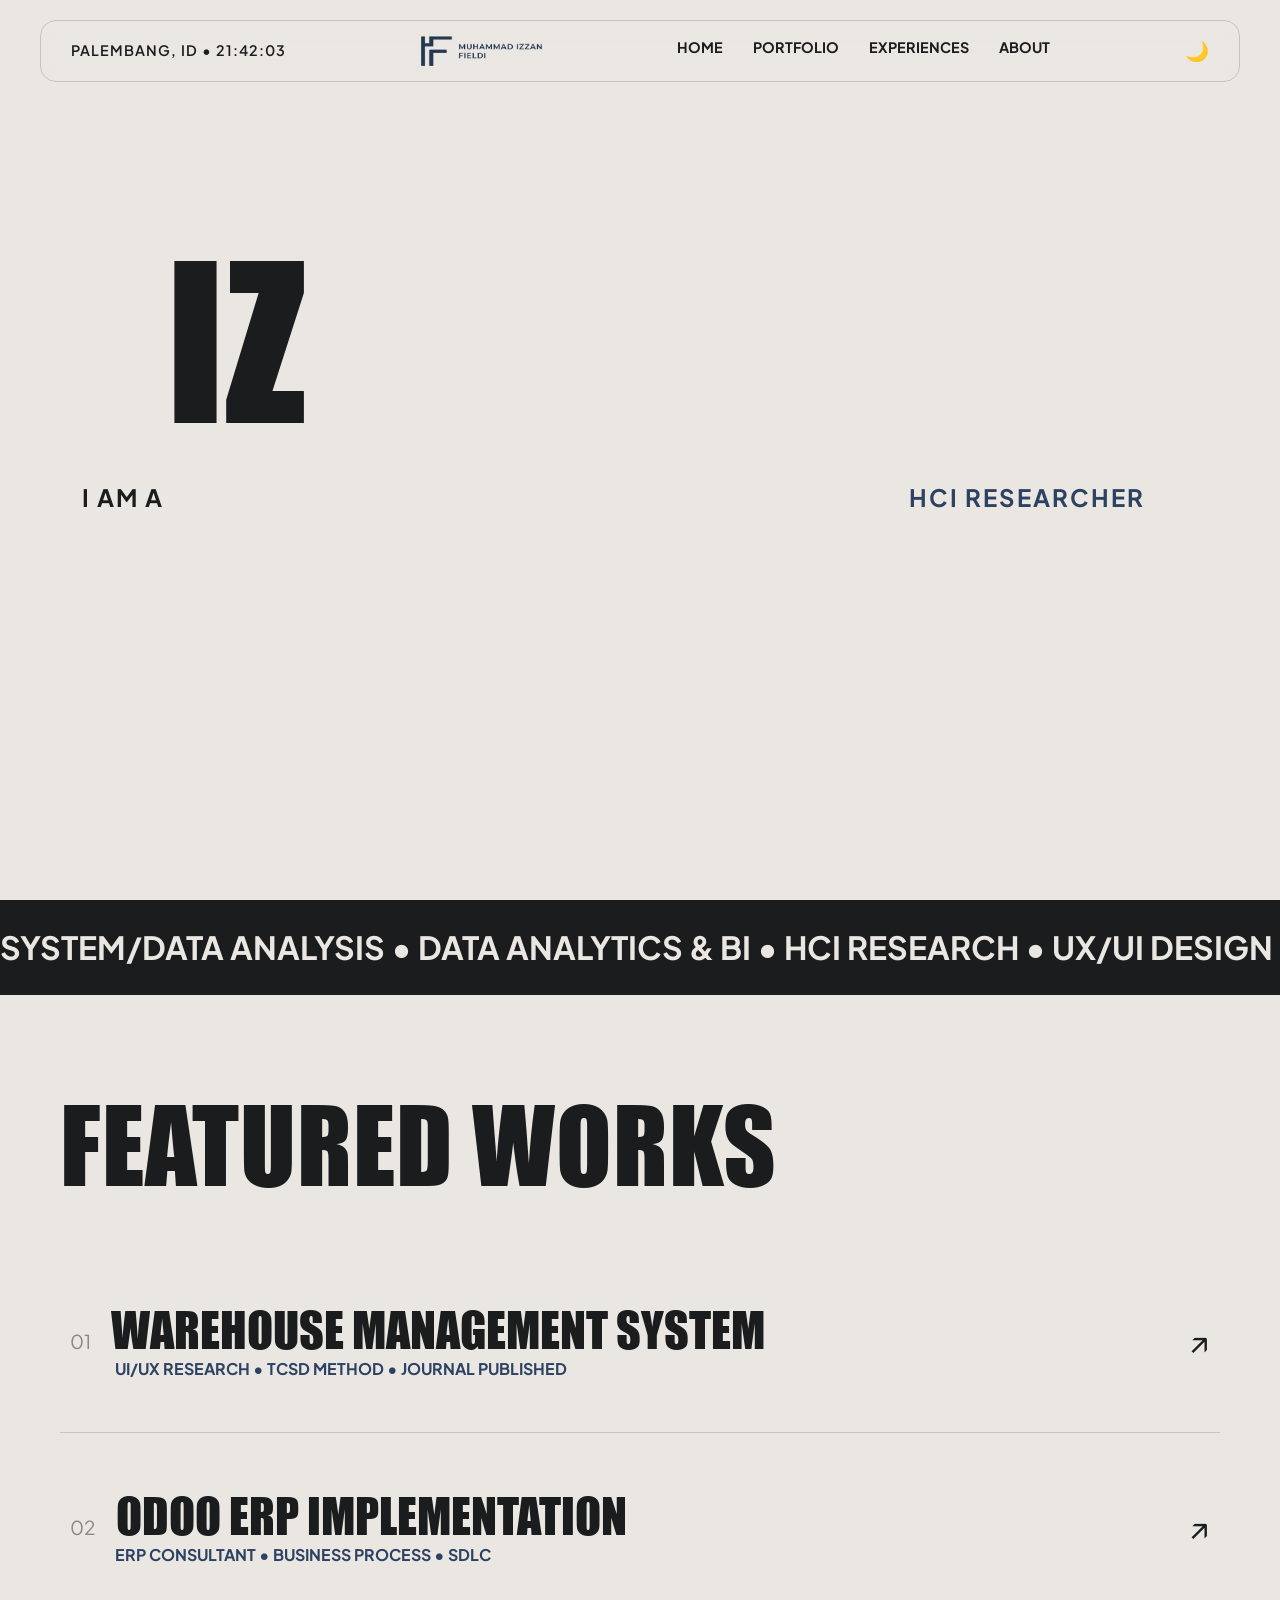
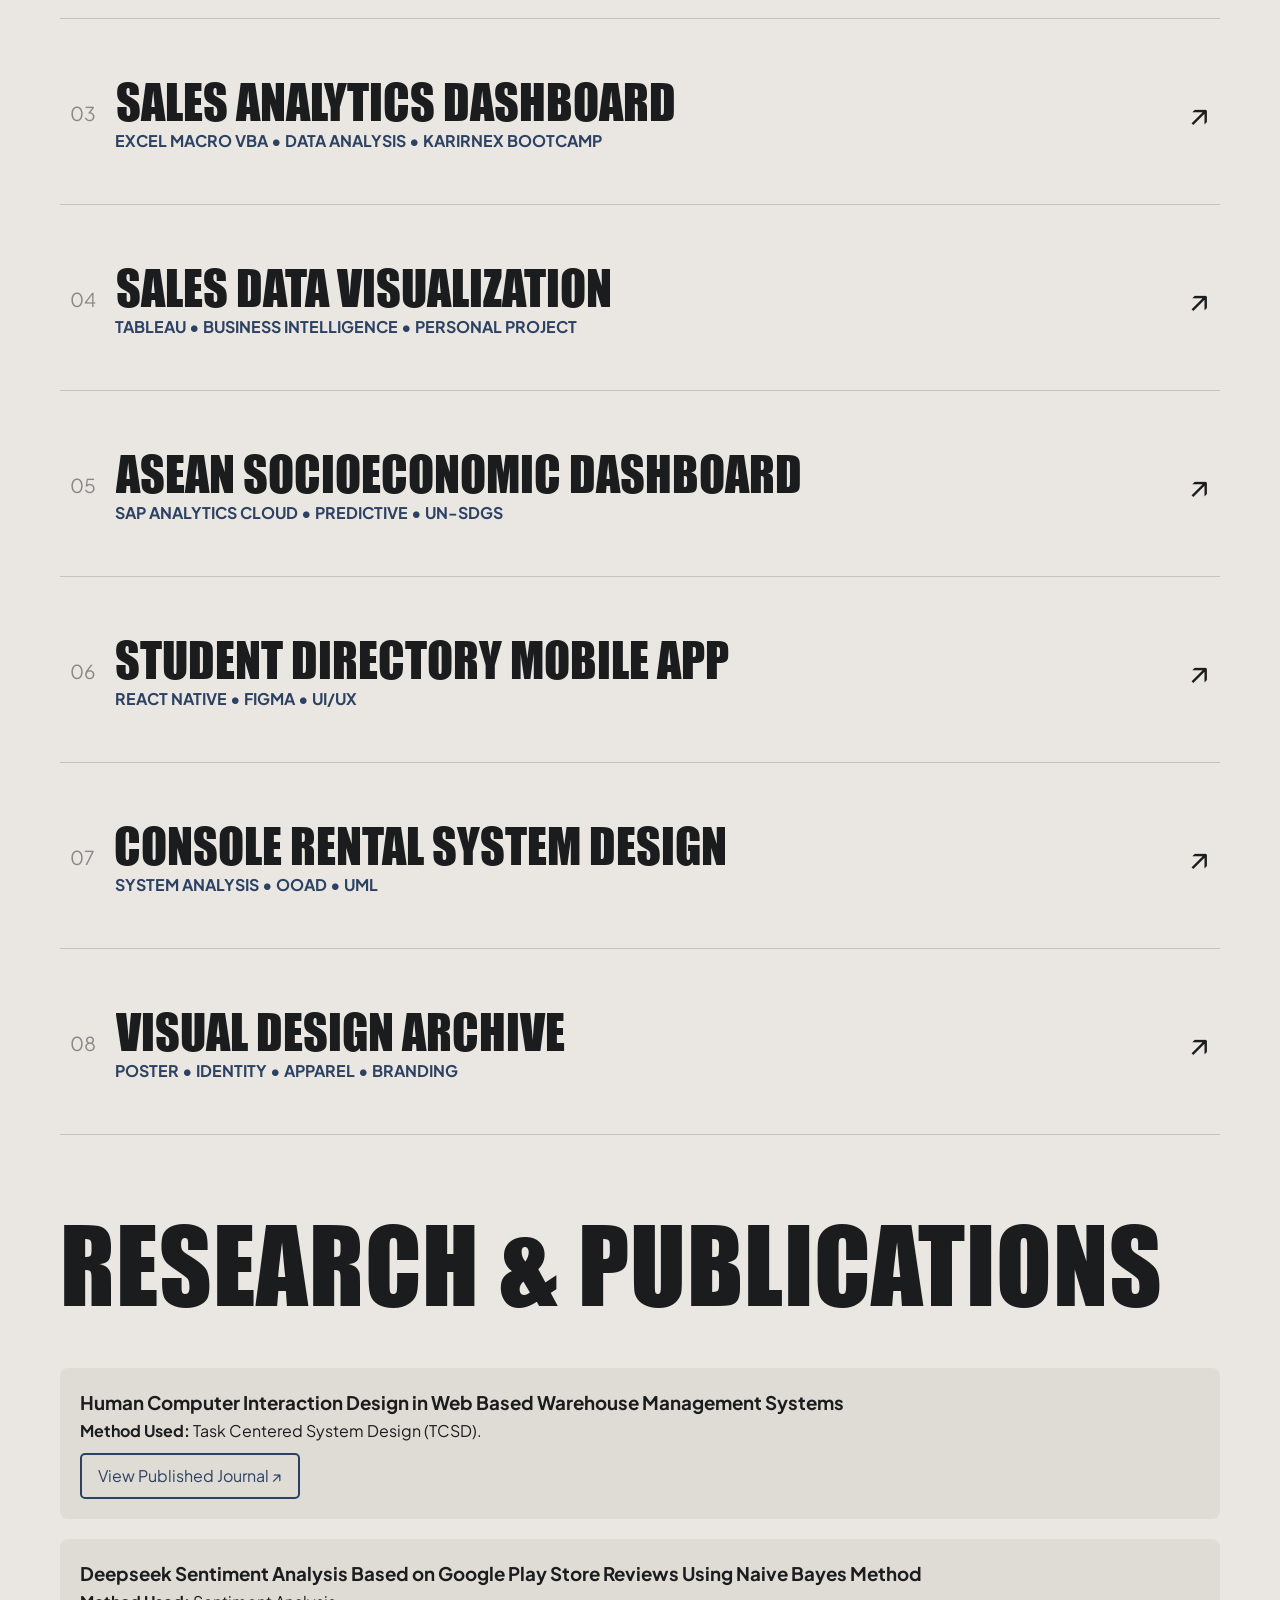
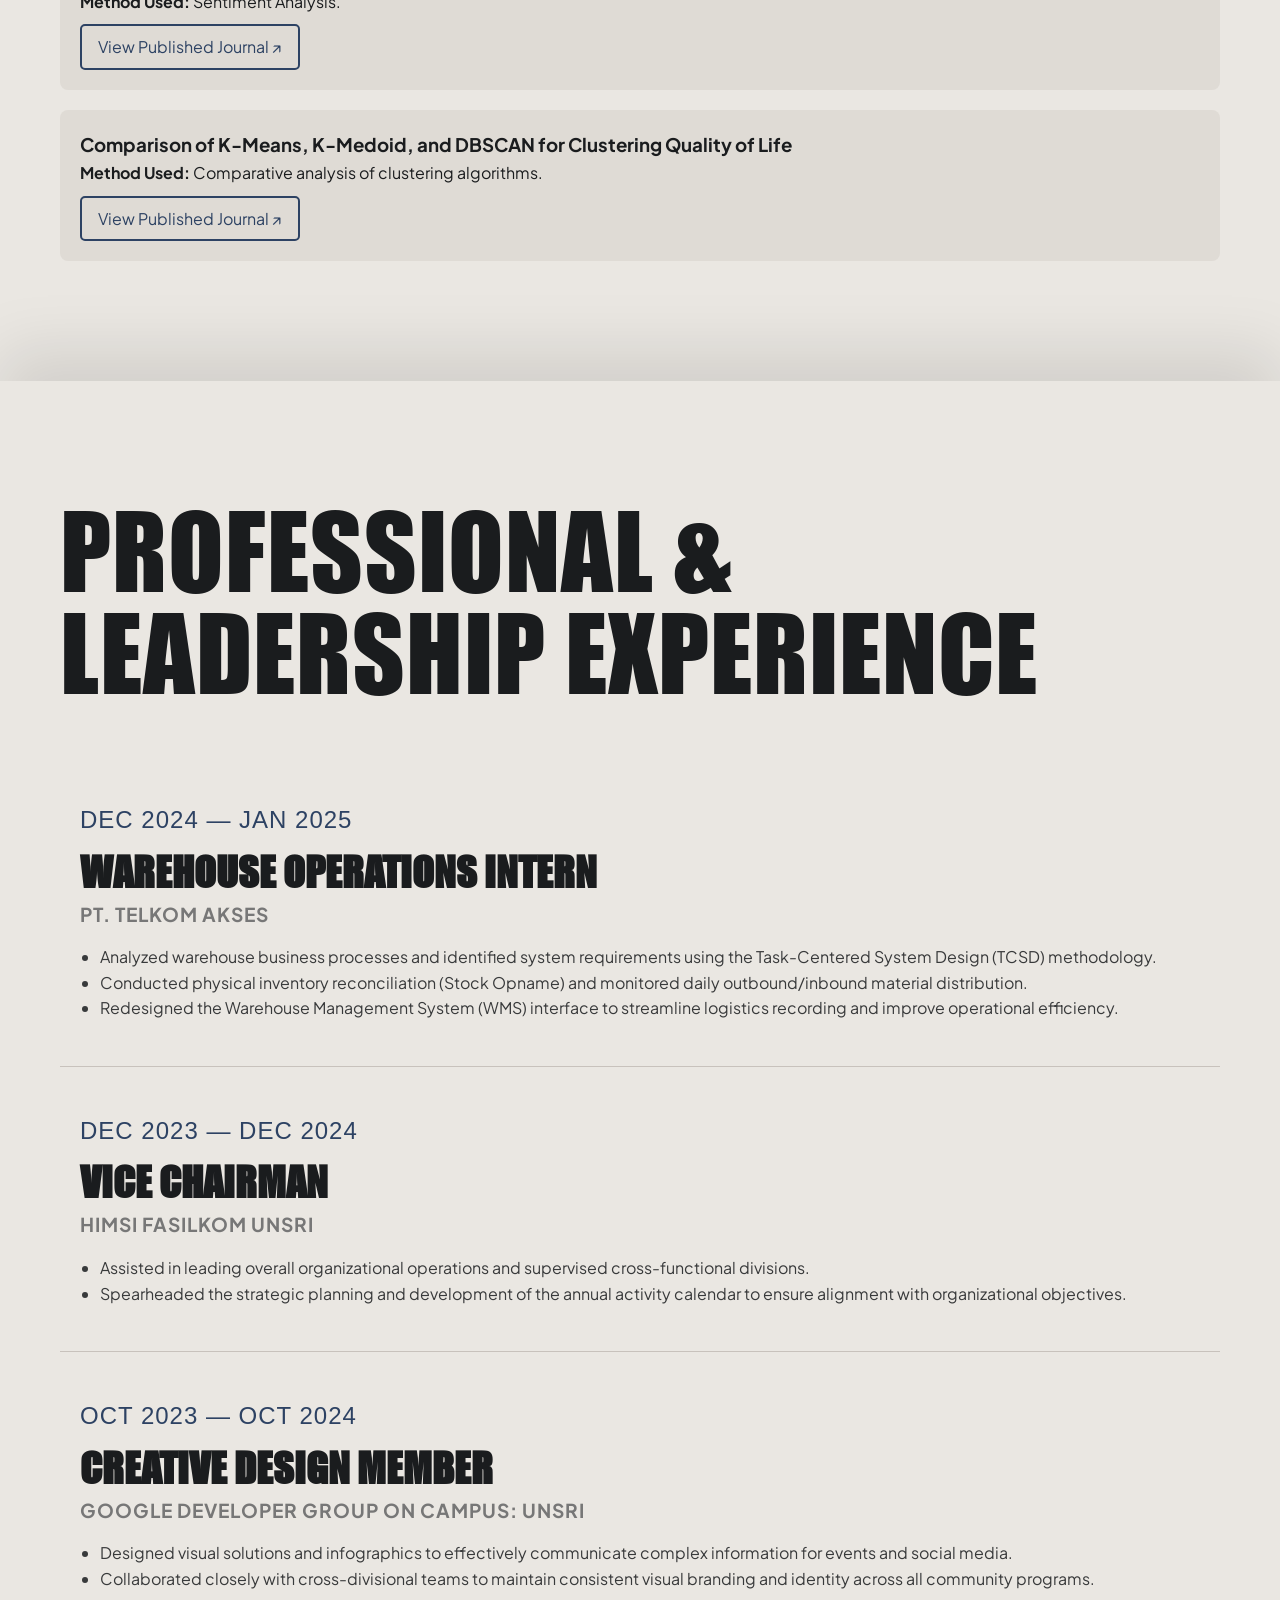
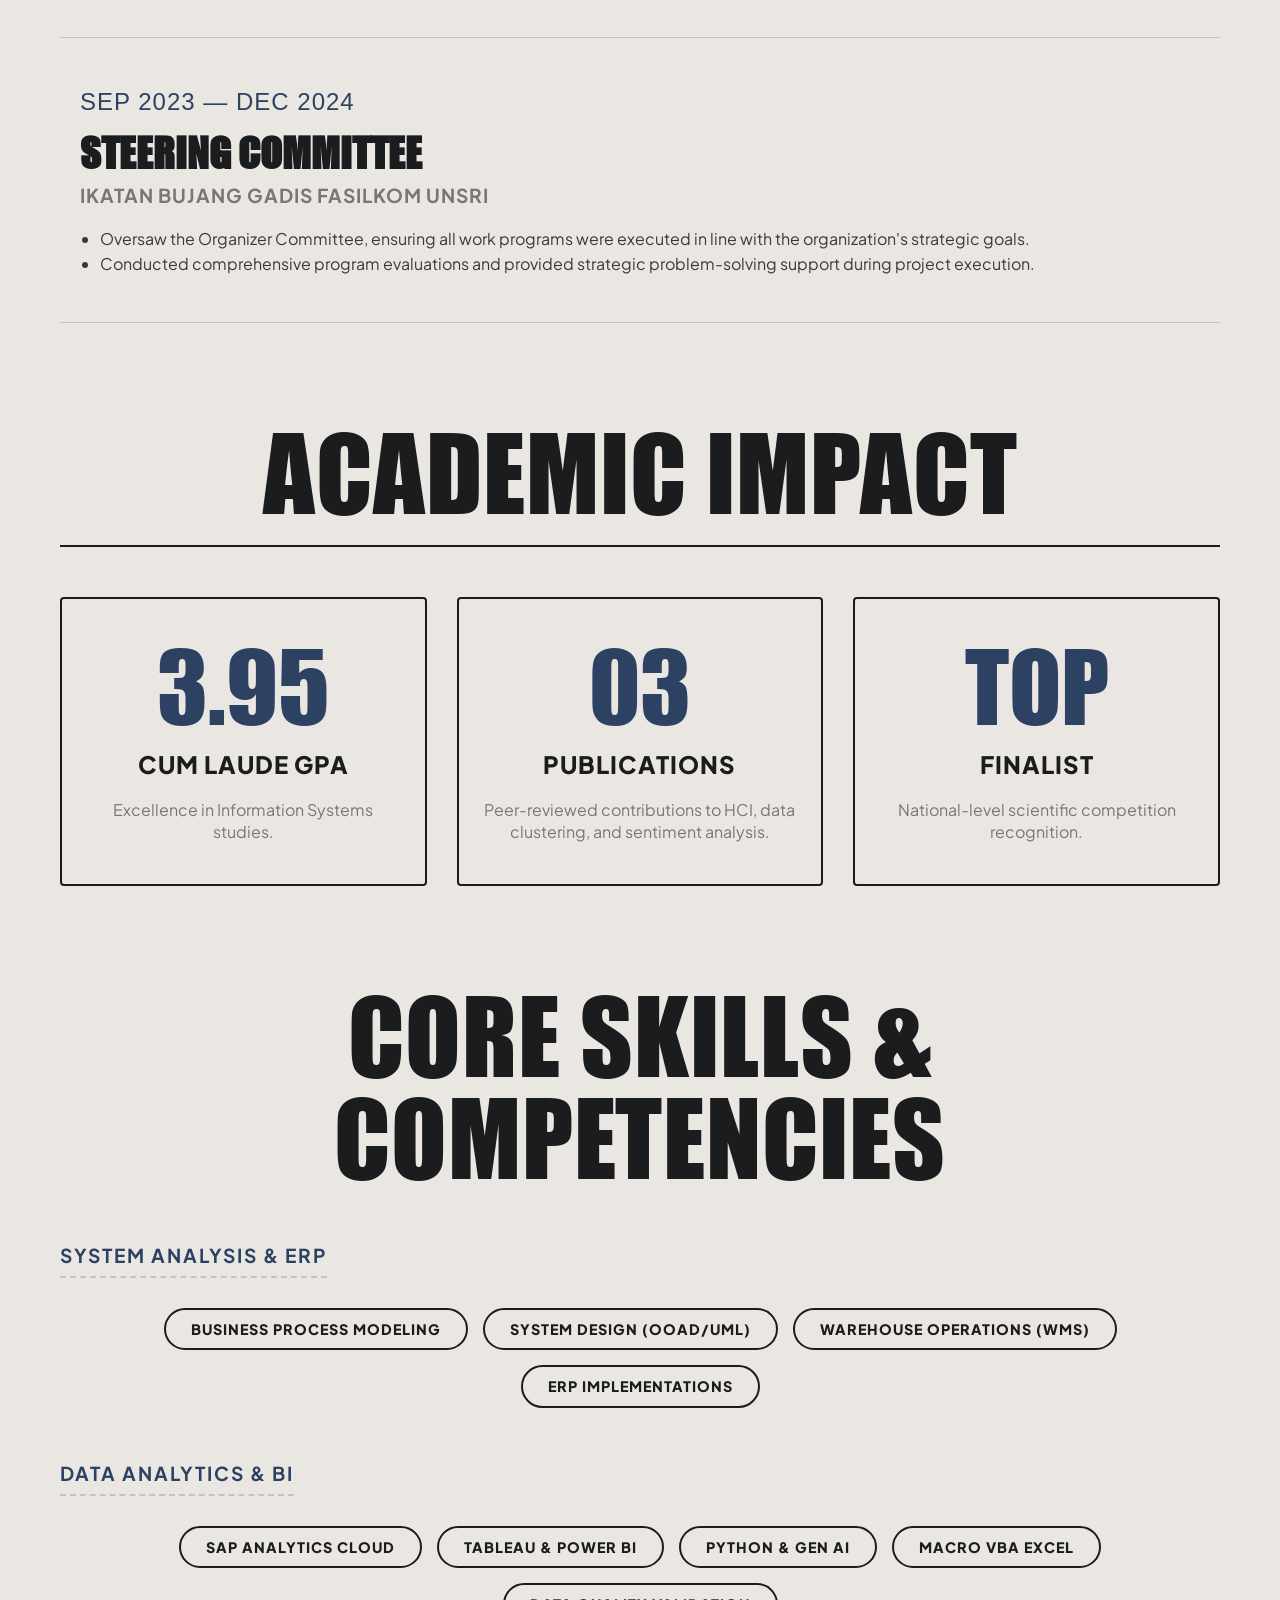
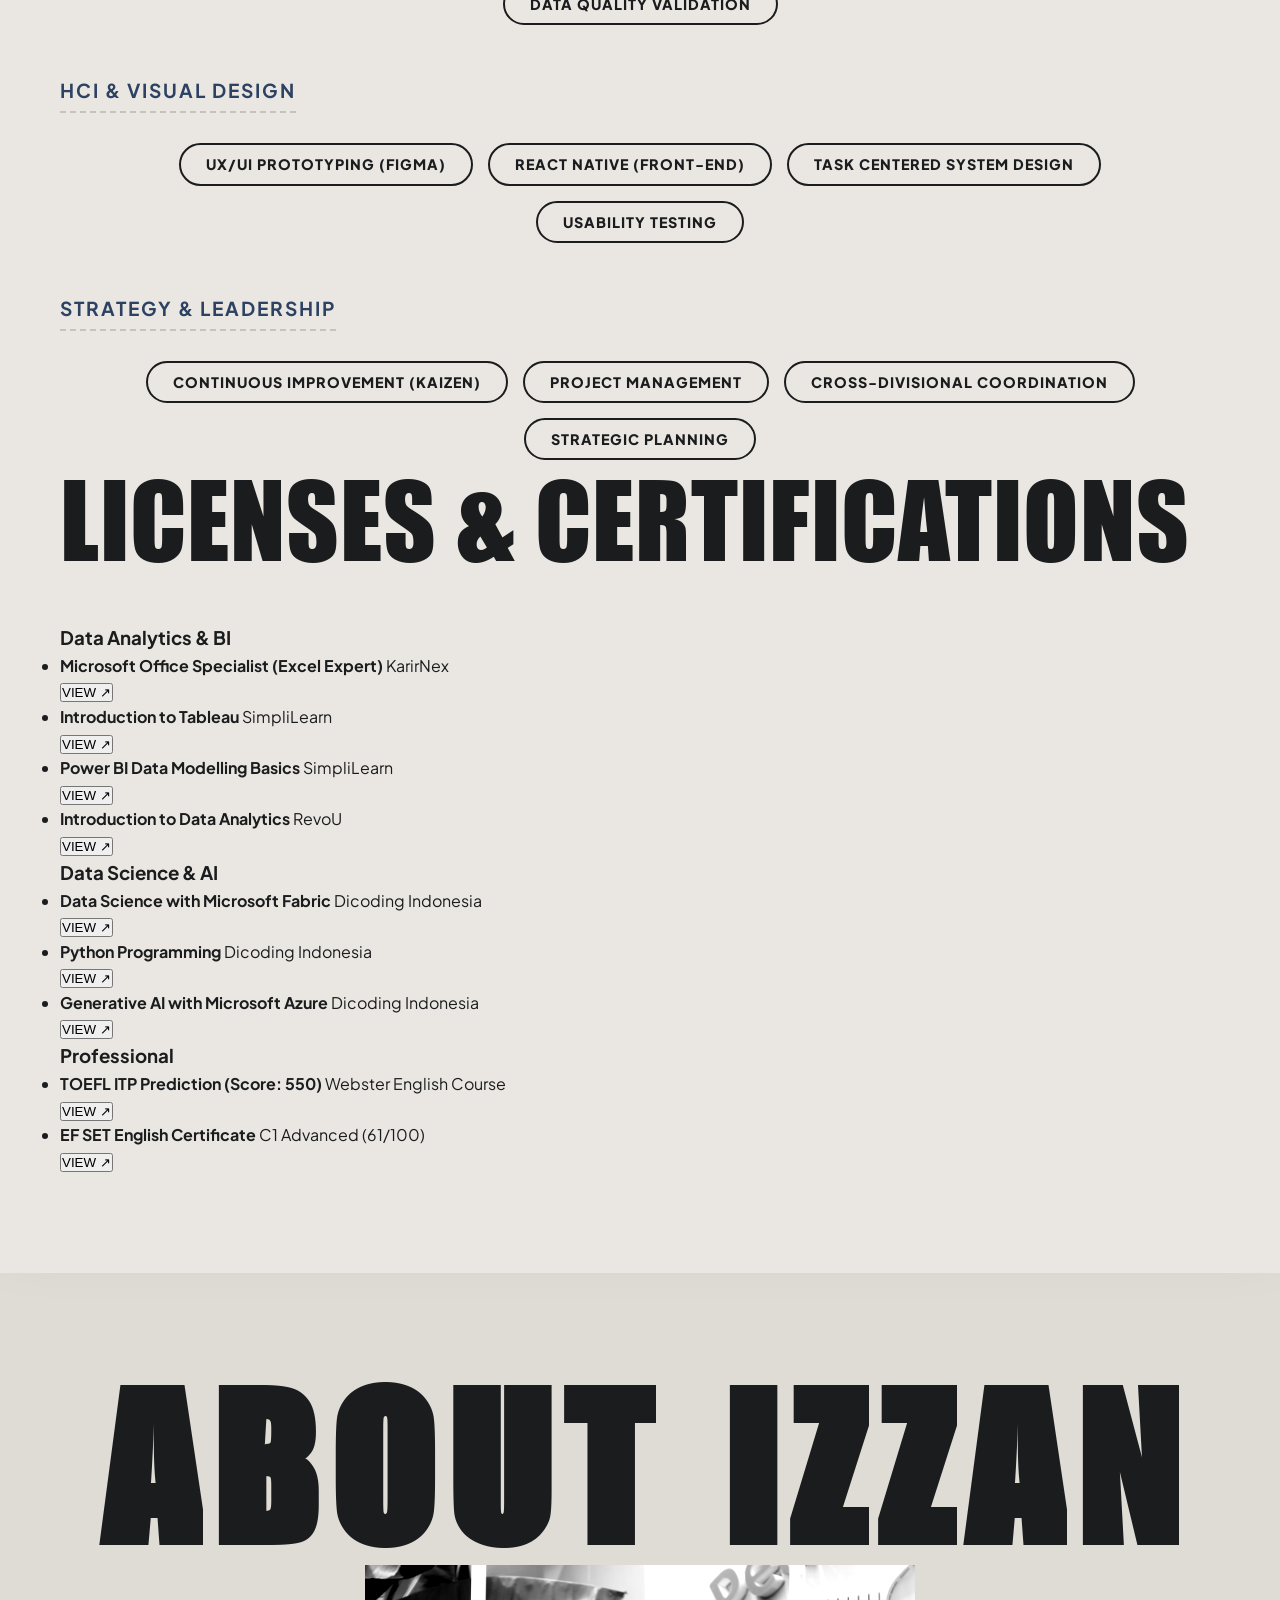
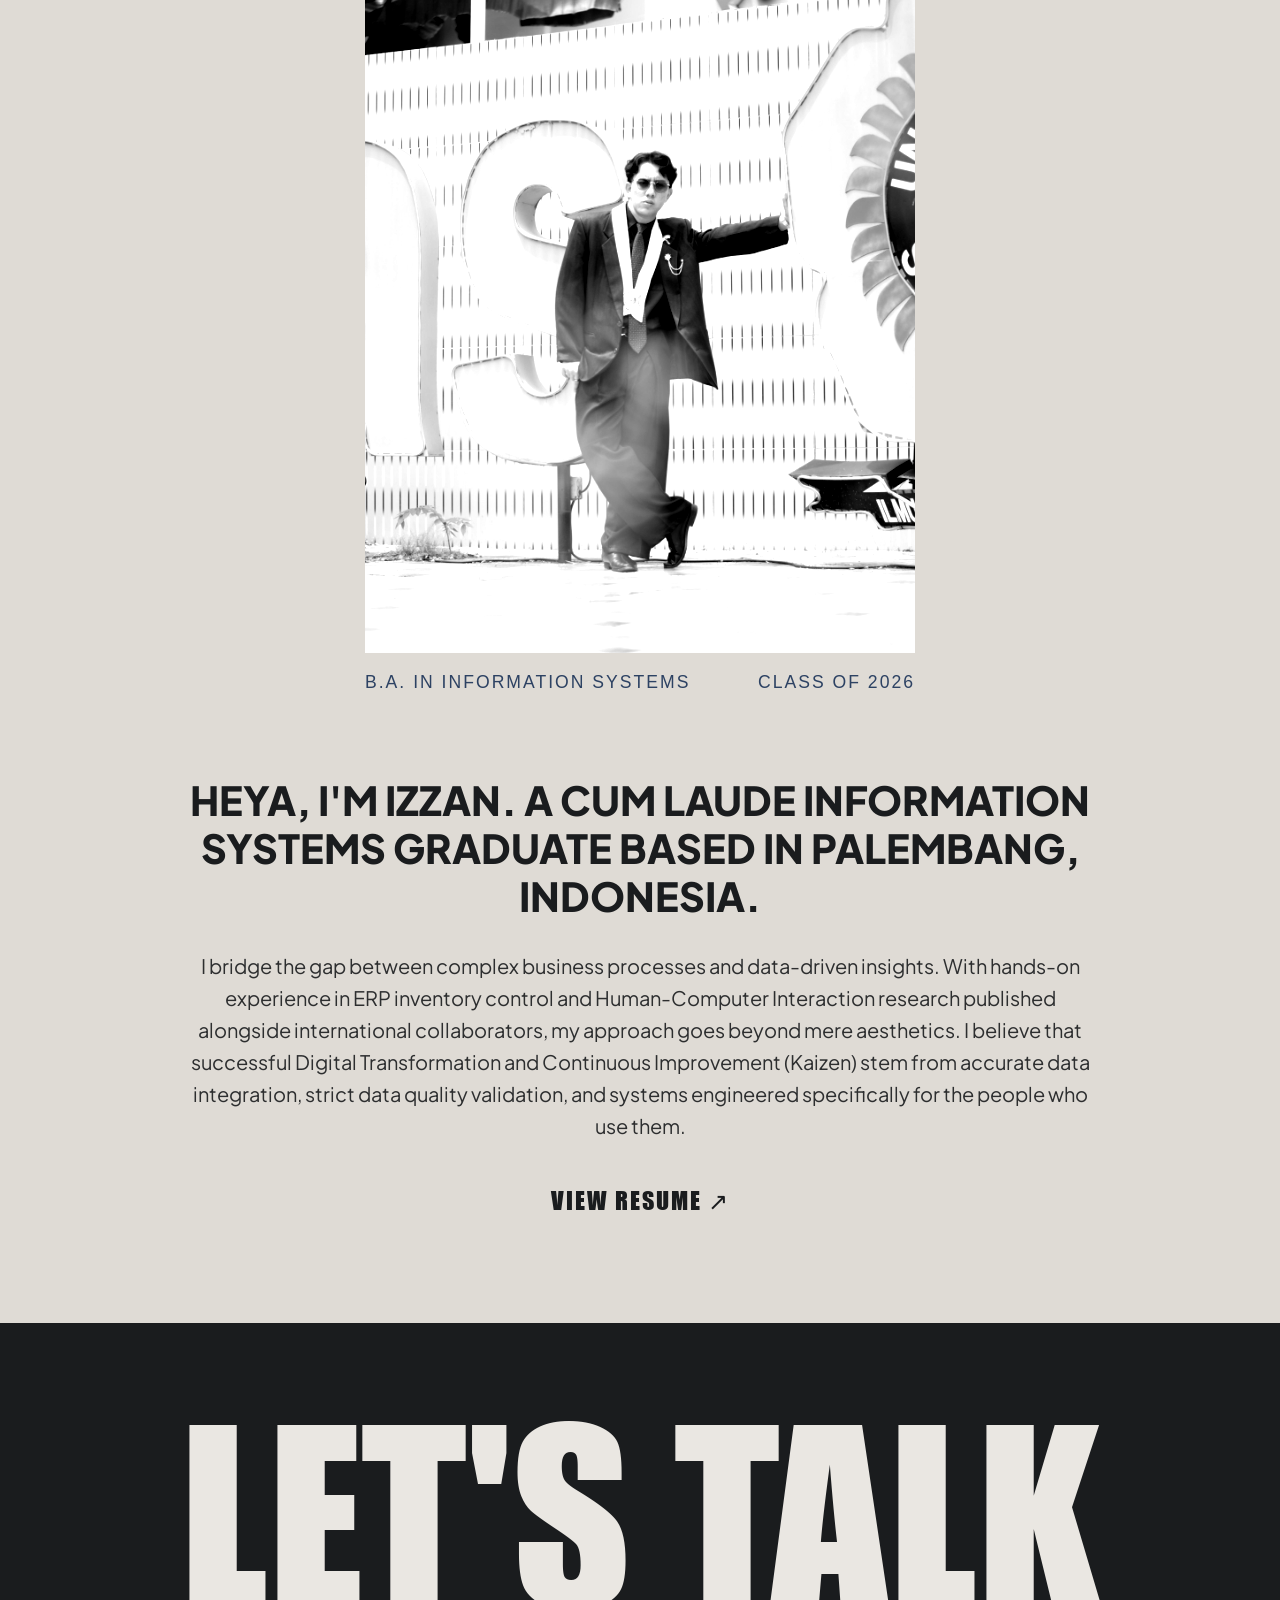
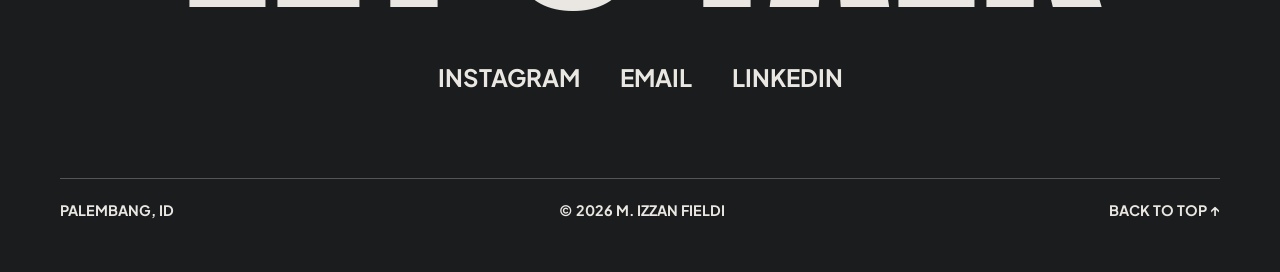
==== commit 07662bb4: "Update print statement from 'Hello' to 'Goodbye'" ====
--- a/MINI WEB/index.html
+++ b/MINI WEB/index.html
@@ -60,7 +60,8 @@
                         <span>UX/UI DESIGNER</span>
                         <span>SYSTEM ANALYST</span>
                         <span>DATA ANALYST</span>
-                        <span>HCI RESEARCHER</span> 
+                        <span>HCI RESEARCHER</span>
+                        <span>DATA ANALYTICS & BI</span>
                     </div>
                 </div>
             </div>
@@ -69,9 +70,9 @@
 
     <div class="marquee">
         <div class="marquee-content">
-            <span>SYSTEM /DATA ANALYSIS • HCI RESEARCH • UX/UI DESIGN • ERP FUNCTIONAL • </span>
-            <span>SYSTEM /DATA ANALYSIS • HCI RESEARCH • UX/UI DESIGN • ERP FUNCTIONAL • </span>
-            <span>SYSTEM /DATA ANALYSIS • HCI RESEARCH • UX/UI DESIGN • ERP FUNCTIONAL • </span>
+            <span>SYSTEM/DATA ANALYSIS • DATA ANALYTICS & BI • HCI RESEARCH • UX/UI DESIGN • ERP FUNCTIONAL • </span>
+            <span>SYSTEM/DATA ANALYSIS • DATA ANALYTICS & BI • HCI RESEARCH • UX/UI DESIGN • ERP FUNCTIONAL • </span>
+            <span>SYSTEM/DATA ANALYSIS • DATA ANALYTICS & BI • HCI RESEARCH • UX/UI DESIGN • ERP FUNCTIONAL • </span>
         </div>
     </div>
 
@@ -114,15 +115,100 @@
                     </div>
                 </a>
 
+                <!-- Proyek 03: Excel Dashboard -->
+                <a href="https://drive.google.com/drive/folders/1vWhIErpYwG-G3h06dMKj5joi-f1TGrDr?usp=drive_link" class="portfolio-row" target="_blank" rel="noopener noreferrer">
+                    <div class="port-left-group">
+                        <div class="port-title-wrapper">
+                            <span class="port-num">03</span>
+                            <h3 class="port-title">Sales Analytics Dashboard</h3>
+                        </div>
+                        <p class="port-tags">Excel Macro VBA • Data Analysis • KarirNex Bootcamp</p>
+                    </div>
+                    <div class="port-right-group">
+                        <div class="inline-img-wrapper">
+                            <img src="Asset/Excel.png" alt="Excel VBA Project">
+                        </div>
+                        <span class="port-arrow">↗</span>
+                    </div>
+                </a>
+
+                <!-- Proyek 04: Tableau Visualization -->
+                <a href="https://drive.google.com/drive/folders/18TMK7HP0Unwxg87zrQIVO9rIEx_W7OIk?usp=drive_link" class="portfolio-row" target="_blank" rel="noopener noreferrer">
+                    <div class="port-left-group">
+                        <div class="port-title-wrapper">
+                            <span class="port-num">04</span>
+                            <h3 class="port-title">Sales Data Visualization</h3>
+                        </div>
+                        <p class="port-tags">Tableau • Business Intelligence • Personal Project</p>
+                    </div>
+                    <div class="port-right-group">
+                        <div class="inline-img-wrapper">
+                            <img src="Asset/Dashboard Tableau.png" alt="Tableau Visualization Project">
+                        </div>
+                        <span class="port-arrow">↗</span>
+                    </div>
+                </a>
+
+                <!-- Proyek 05: SAP Analytics Cloud -->
+                <a href="https://drive.google.com/drive/folders/1gJli-saHCsPOgCBIoISgX80z53Vi5d3z?usp=drive_link" class="portfolio-row" target="_blank" rel="noopener noreferrer">
+                    <div class="port-left-group">
+                        <div class="port-title-wrapper">
+                            <span class="port-num">05</span>
+                            <h3 class="port-title">ASEAN SocioEconomic Dashboard</h3>
+                        </div>
+                        <p class="port-tags">SAP Analytics Cloud • Predictive • UN-SDGs</p>
+                    </div>
+                    <div class="port-right-group">
+                        <div class="inline-img-wrapper">
+                            <img src="Asset/SAP AC.png" alt="SAP Dashboard Project">
+                        </div>
+                        <span class="port-arrow">↗</span>
+                    </div>
+                </a>
+
+                <!-- Proyek 06: React Native App -->
+                <a href="https://drive.google.com/drive/folders/1pMXppqR6J1KGE68wlVZBjxo4x7BthRqc?usp=drive_link" class="portfolio-row" target="_blank" rel="noopener noreferrer">
+                    <div class="port-left-group">
+                        <div class="port-title-wrapper">
+                            <span class="port-num">06</span>
+                            <h3 class="port-title">Student Directory Mobile App</h3>
+                        </div>
+                        <p class="port-tags">React Native • Figma • UI/UX</p>
+                    </div>
+                    <div class="port-right-group">
+                        <div class="inline-img-wrapper">
+                            <img src="Asset/Splash-Screen-React.jpg" alt="React Native App">
+                        </div>
+                        <span class="port-arrow">↗</span>
+                    </div>
+                </a>
+
+                <!-- Proyek 07: OOAD System Design -->
+                <a href="https://drive.google.com/drive/folders/18yBzPiCPQoeen89zCsS5WmX6CsIQY3Dj?usp=drive_link" class="portfolio-row" target="_blank" rel="noopener noreferrer">
+                    <div class="port-left-group">
+                        <div class="port-title-wrapper">
+                            <span class="port-num">07</span>
+                            <h3 class="port-title">Console Rental System Design</h3>
+                        </div>
+                        <p class="port-tags">System Analysis • OOAD • UML</p>
+                    </div>
+                    <div class="port-right-group">
+                        <div class="inline-img-wrapper">
+                            <img src="Asset/Console.png" alt="OOAD Project">
+                        </div>
+                        <span class="port-arrow">↗</span>
+                    </div>
+                </a>
+
+                <!-- Proyek 08: Visual Design Archive (Diperbarui nomornya) -->
                 <a href="https://drive.google.com/drive/folders/1CFxZU8jh6CRHiEDkZTJFdUZa_HbZFmdo?usp=sharing" class="portfolio-row" target="_blank" rel="noopener noreferrer">
                     <div class="port-left-group">
                         <div class="port-title-wrapper">
-                            <span class="port-num">03</span>
+                            <span class="port-num">08</span>
                             <h3 class="port-title">Visual Design Archive</h3>
                         </div>
                         <p class="port-tags">Poster • Identity • Apparel • Branding</p>
                     </div>
-                    
                     <div class="port-right-group">
                         <div class="inline-img-wrapper">
                             <img src="Asset/Denim Jacket.png" alt="Visual Design Archive">
@@ -234,23 +320,23 @@
            <h2 style="margin-top: 100px; text-align: center;">CORE SKILLS & COMPETENCIES</h2>
             
             <div class="comp-category" style="margin-top: 50px; margin-bottom: 40px;"> 
-                <h3 style="text-align: center; margin-bottom: 20px; font-size: 1.2rem; color: var(--accent-color); text-transform: uppercase;">ERP & System Analysis</h3>
+                <h3 style="text-align: center; margin-bottom: 20px; font-size: 1.2rem; color: var(--accent-color); text-transform: uppercase;">System Analysis & ERP</h3>
                 <div class="tags" style="justify-content: center;"> 
                     <span class="tag">Business Process Modeling</span> 
+                    <span class="tag">System Design (OOAD/UML)</span> 
                     <span class="tag">Warehouse Operations (WMS)</span> 
-                    <span class="tag">Requirements Gathering</span> 
-                    <span class="tag">ERP Fundamentals</span> 
-                    <span class="tag">Supply Chain Workflows</span>
+                    <span class="tag">ERP Implementations</span> 
                 </div> 
             </div> 
 
             <div class="comp-category" style="margin-bottom: 40px;"> 
-                <h3 style="text-align: center; margin-bottom: 20px; font-size: 1.2rem; color: var(--accent-color); text-transform: uppercase;">Data & Research</h3>
+                <h3 style="text-align: center; margin-bottom: 20px; font-size: 1.2rem; color: var(--accent-color); text-transform: uppercase;">Data Analytics & BI</h3>
                 <div class="tags" style="justify-content: center;"> 
-                    <span class="tag">Data Clustering Algorithms</span> 
-                    <span class="tag">Sentiment Analysis</span> 
-                    <span class="tag">Quantitative Research</span> 
-                    <span class="tag">Data-Driven Evaluation</span> 
+                    <span class="tag">SAP Analytics Cloud</span> 
+                    <span class="tag">Tableau & Power BI</span> 
+                    <span class="tag">Python & Gen AI</span> 
+                    <span class="tag">Macro VBA Excel</span>
+                    <span class="tag">Data Quality Validation</span>  
                 </div> 
             </div>
 
@@ -258,20 +344,111 @@
                 <h3 style="text-align: center; margin-bottom: 20px; font-size: 1.2rem; color: var(--accent-color); text-transform: uppercase;">HCI & Visual Design</h3>
                 <div class="tags" style="justify-content: center;"> 
                     <span class="tag">UX/UI Prototyping (Figma)</span> 
+                    <span class="tag">React Native (Front-End)</span> 
                     <span class="tag">Task Centered System Design</span> 
                     <span class="tag">Usability Testing</span> 
-                    <span class="tag">Visual Communication</span> 
                 </div> 
             </div> 
 
             <div class="comp-category"> 
                 <h3 style="text-align: center; margin-bottom: 20px; font-size: 1.2rem; color: var(--accent-color); text-transform: uppercase;">Strategy & Leadership</h3>
                 <div class="tags" style="justify-content: center;"> 
+                    <span class="tag">Continuous Improvement (Kaizen)</span> 
                     <span class="tag">Project Management</span> 
                     <span class="tag">Cross-divisional Coordination</span> 
                     <span class="tag">Strategic Planning</span> 
-                    <span class="tag">Problem Solving</span> 
                 </div> 
+            </div>
+
+            <!-- ==========================================
+                 LICENSES & CERTIFICATIONS SECTION
+            =========================================== -->
+            <h2 class="cert-section-title">LICENSES & CERTIFICATIONS</h2>
+            
+            <div class="cert-grid">
+                <!-- Card 1: Data Analytics & BI -->
+                <div class="cert-card">
+                    <h3 class="cert-category-title">Data Analytics & BI</h3>
+                    <ul class="cert-list">
+                        <li>
+                            <div class="cert-info">
+                                <strong>Microsoft Office Specialist (Excel Expert)</strong>
+                                <span>KarirNex</span>
+                            </div>
+                            <button class="cert-link view-cert-btn" data-cert="Asset/KarirNex.jpg">VIEW ↗</button>
+                        </li>
+                        <li>
+                            <div class="cert-info">
+                                <strong>Introduction to Tableau</strong>
+                                <span>SimpliLearn</span>
+                            </div>
+                            <button class="cert-link view-cert-btn" data-cert="Asset/Tableau.jpg">VIEW ↗</button>
+                        </li>
+                        <li>
+                            <div class="cert-info">
+                                <strong>Power BI Data Modelling Basics</strong>
+                                <span>SimpliLearn</span>
+                            </div>
+                            <button class="cert-link view-cert-btn" data-cert="Asset/PowerBI.jpg">VIEW ↗</button>
+                        </li>
+                        <li>
+                            <div class="cert-info">
+                                <strong>Introduction to Data Analytics</strong>
+                                <span>RevoU</span>
+                            </div>
+                            <button class="cert-link view-cert-btn" data-cert="Asset/RevoU.jpg">VIEW ↗</button>
+                        </li>
+                    </ul>
+                </div>
+
+                <!-- Card 2: Data Science & AI -->
+                <div class="cert-card">
+                    <h3 class="cert-category-title">Data Science & AI</h3>
+                    <ul class="cert-list">
+                        <li>
+                            <div class="cert-info">
+                                <strong>Data Science with Microsoft Fabric</strong>
+                                <span>Dicoding Indonesia</span>
+                            </div>
+                            <button class="cert-link view-cert-btn" data-cert="Asset/Fabric.jpg">VIEW ↗</button>
+                        </li>
+                        <li>
+                            <div class="cert-info">
+                                <strong>Python Programming</strong>
+                                <span>Dicoding Indonesia</span>
+                            </div>
+                            <button class="cert-link view-cert-btn" data-cert="Asset/Python.jpg">VIEW ↗</button>
+                        </li>
+                        <li>
+                            <div class="cert-info">
+                                <strong>Generative AI with Microsoft Azure</strong>
+                                <span>Dicoding Indonesia</span>
+                            </div>
+                            <button class="cert-link view-cert-btn" data-cert="Asset/Azure.jpg">VIEW ↗</button>
+                        </li>
+                    </ul>
+                </div>
+
+                <!-- Card 3: Professional Certs -->
+                <div class="cert-card">
+                    <h3 class="cert-category-title">Professional</h3>
+                    <ul class="cert-list">
+                        <li>
+                            <div class="cert-info">
+                                <strong>TOEFL ITP Prediction (Score: 550)</strong>
+                                <span>Webster English Course</span>
+                            </div>
+                            <button class="cert-link view-cert-btn" data-cert="Asset/TOEFL.jpg">VIEW ↗</button>
+                        </li>
+                        <li>
+                            <div class="cert-info">
+                                <strong>EF SET English Certificate</strong>
+                                <span>C1 Advanced (61/100)</span>
+                            </div>
+                            <button class="cert-link view-cert-btn" data-cert="Asset/EFSET.jpg">VIEW ↗</button>
+                        </li>
+                    </ul>
+                </div>
             </div>
         </div>
     </section>
@@ -297,7 +474,7 @@
                 </p>
                 
                 <p style="font-size: 1.25rem; line-height: 1.6; color: var(--text-color); opacity: 0.9; margin-bottom: 40px;">
-                    I bridge the gap between complex business processes and human-centered design. With a strong foundation in <strong>System/Data Analysis</strong>, <strong>ERP workflows</strong>, and <strong>HCI Research</strong>, my approach goes beyond mere aesthetics. I build structured, research-driven digital solutions that solve real operational bottlenecks—ensuring technology works seamlessly for the people who use it.
+                    I bridge the gap between complex business processes and data-driven insights. With hands-on experience in ERP inventory control and Human-Computer Interaction research published alongside international collaborators, my approach goes beyond mere aesthetics. I believe that successful Digital Transformation and Continuous Improvement (Kaizen) stem from accurate data integration, strict data quality validation, and systems engineered specifically for the people who use them.
                 </p>
 
                 <a href="#" id="view-cv-link" class="text-link">VIEW RESUME ↗</a>
@@ -419,6 +596,30 @@
                         <p style="margin-bottom: 5px;"><strong>• Professional Skills:</strong> Leadership | Stakeholder Communication | Public Speaking | Problem Solving | Team Collaboration</p>
                         <p><strong>• Tools:</strong> Microsoft Office | Canva | CorelDRAW | Figma | StarUML | HTML | CSS | Odoo ERP</p>
                     </div>
+
+                    <!-- ==========================================
+                    LICENSES & CERTIFICATIONS SECTION
+                    =========================================== -->
+                    <h2 style="margin-top: 100px; text-align: center; border-bottom: 2px solid var(--text-color); padding-bottom: 20px;">LICENSES & CERTIFICATIONS</h2>
+            
+                    <div class="cv-section">
+                        <h2>LICENSES & CERTIFICATIONS</h2>
+                        <ul style="list-style-type: none; padding-left: 0; margin-top: 10px;">
+                            <li style="margin-bottom: 12px;">
+                                <strong>Data Analytics & BI:</strong> 
+                                Microsoft Office Specialist (Excel Expert) - KarirNex | Introduction to Tableau - SimpliLearn | Power BI Data Modelling Basics - SimpliLearn | Introduction to Data Analytics - RevoU
+                            </li>
+                            <li style="margin-bottom: 12px;">
+                                <strong>Data Science & AI:</strong> 
+                                Data Science with Microsoft Fabric | Python Programming | Generative AI with Microsoft Azure (All from Dicoding Indonesia)
+                            </li>
+                            <li>
+                                <strong>Professional:</strong> 
+                                TOEFL ITP Prediction (Score: 550) - Webster English Course | EF SET English Certificate - C1 Advanced (61/100)
+                            </li>
+                        </ul>
+                    </div>
+
                 </div>
             </div>
         </div>
@@ -433,5 +634,17 @@
     </div>
 </div>
 
+<!-- ==========================================
+         CERTIFICATE IMAGE MODAL
+    =========================================== -->
+    <div id="cert-modal" class="cv-modal">
+        <div class="modal-overlay" id="cert-modal-overlay"></div>
+        <button class="close-btn" id="close-cert-btn">&times;</button>
+
+        <div class="modal-content" style="background: transparent; box-shadow: none; border: none; padding: 0;">
+            <img id="cert-preview-img" src="" alt="Certificate Preview" style="max-width: 90vw; max-height: 85vh; border: 4px solid var(--text-color); box-shadow: 15px 15px 0px var(--accent-color); object-fit: contain; background: var(--bg-color);">
+        </div>
+    </div>
+
 </body>
 </html>
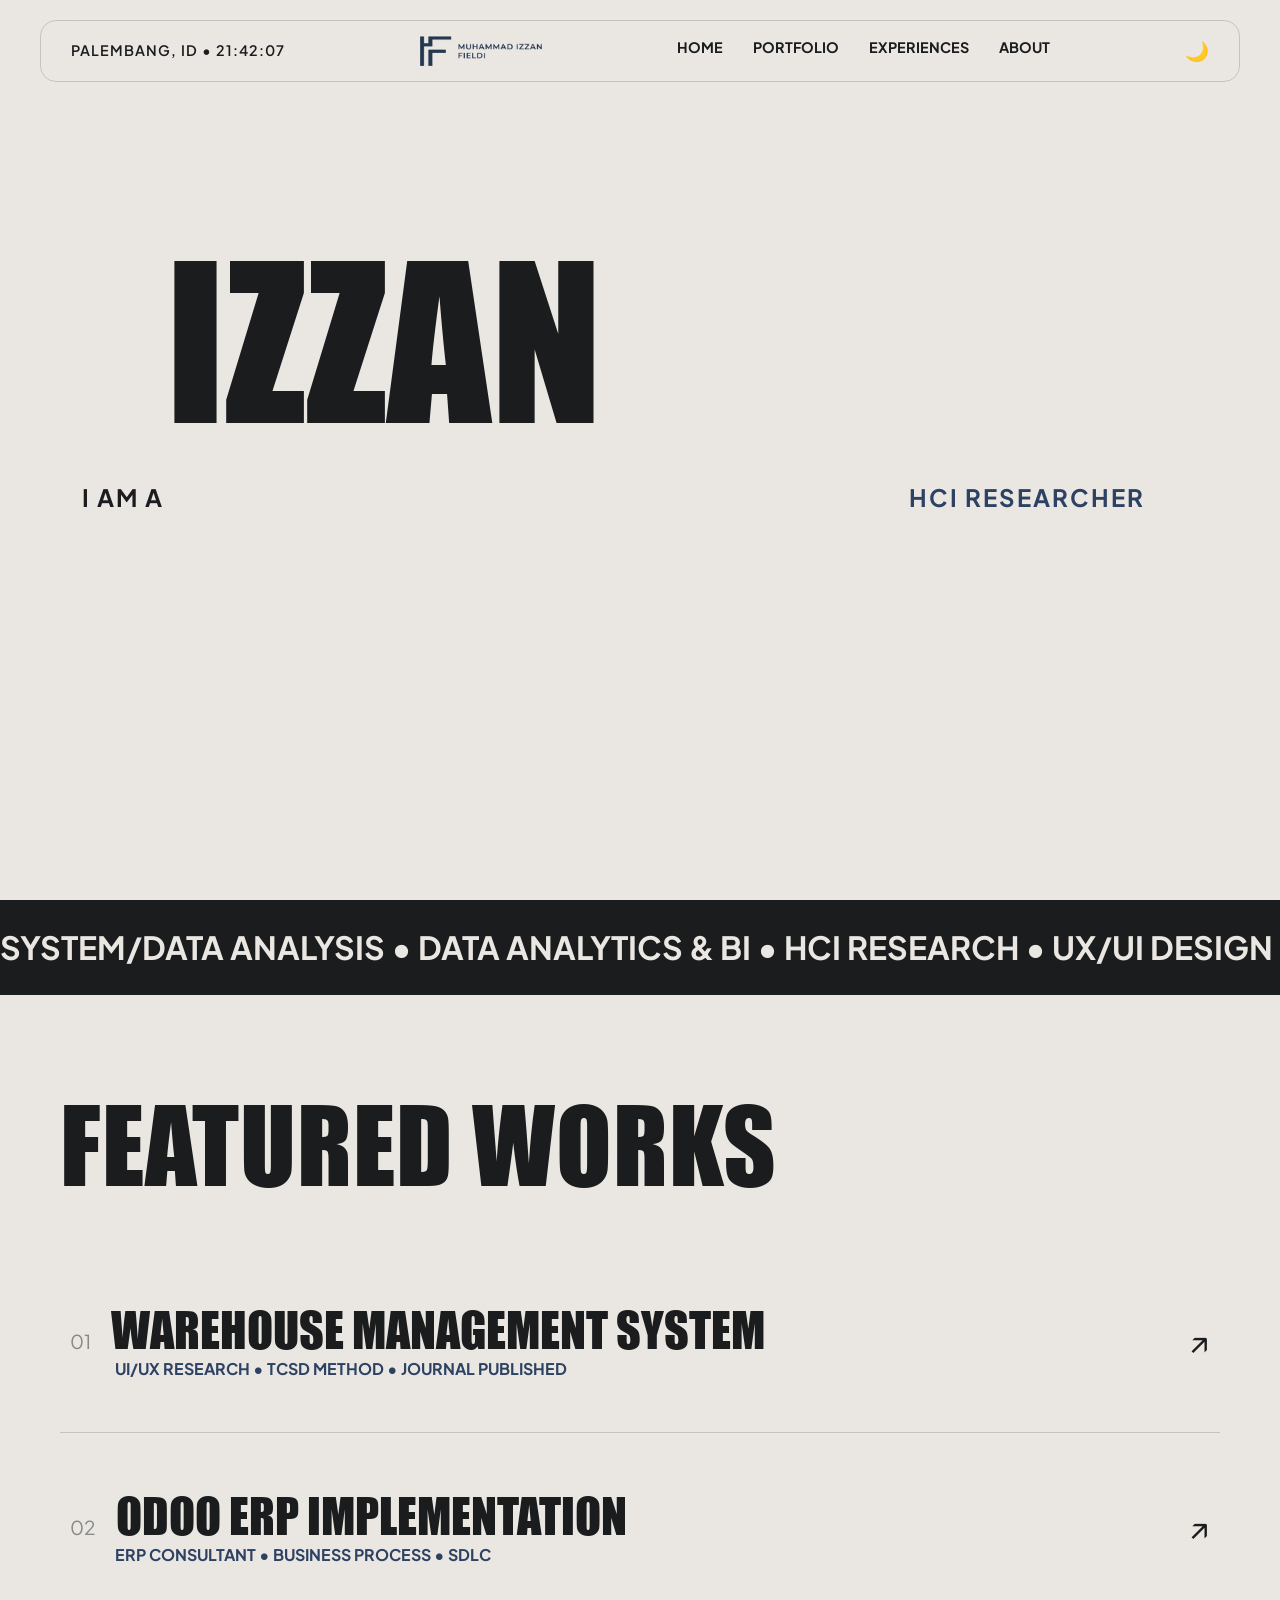
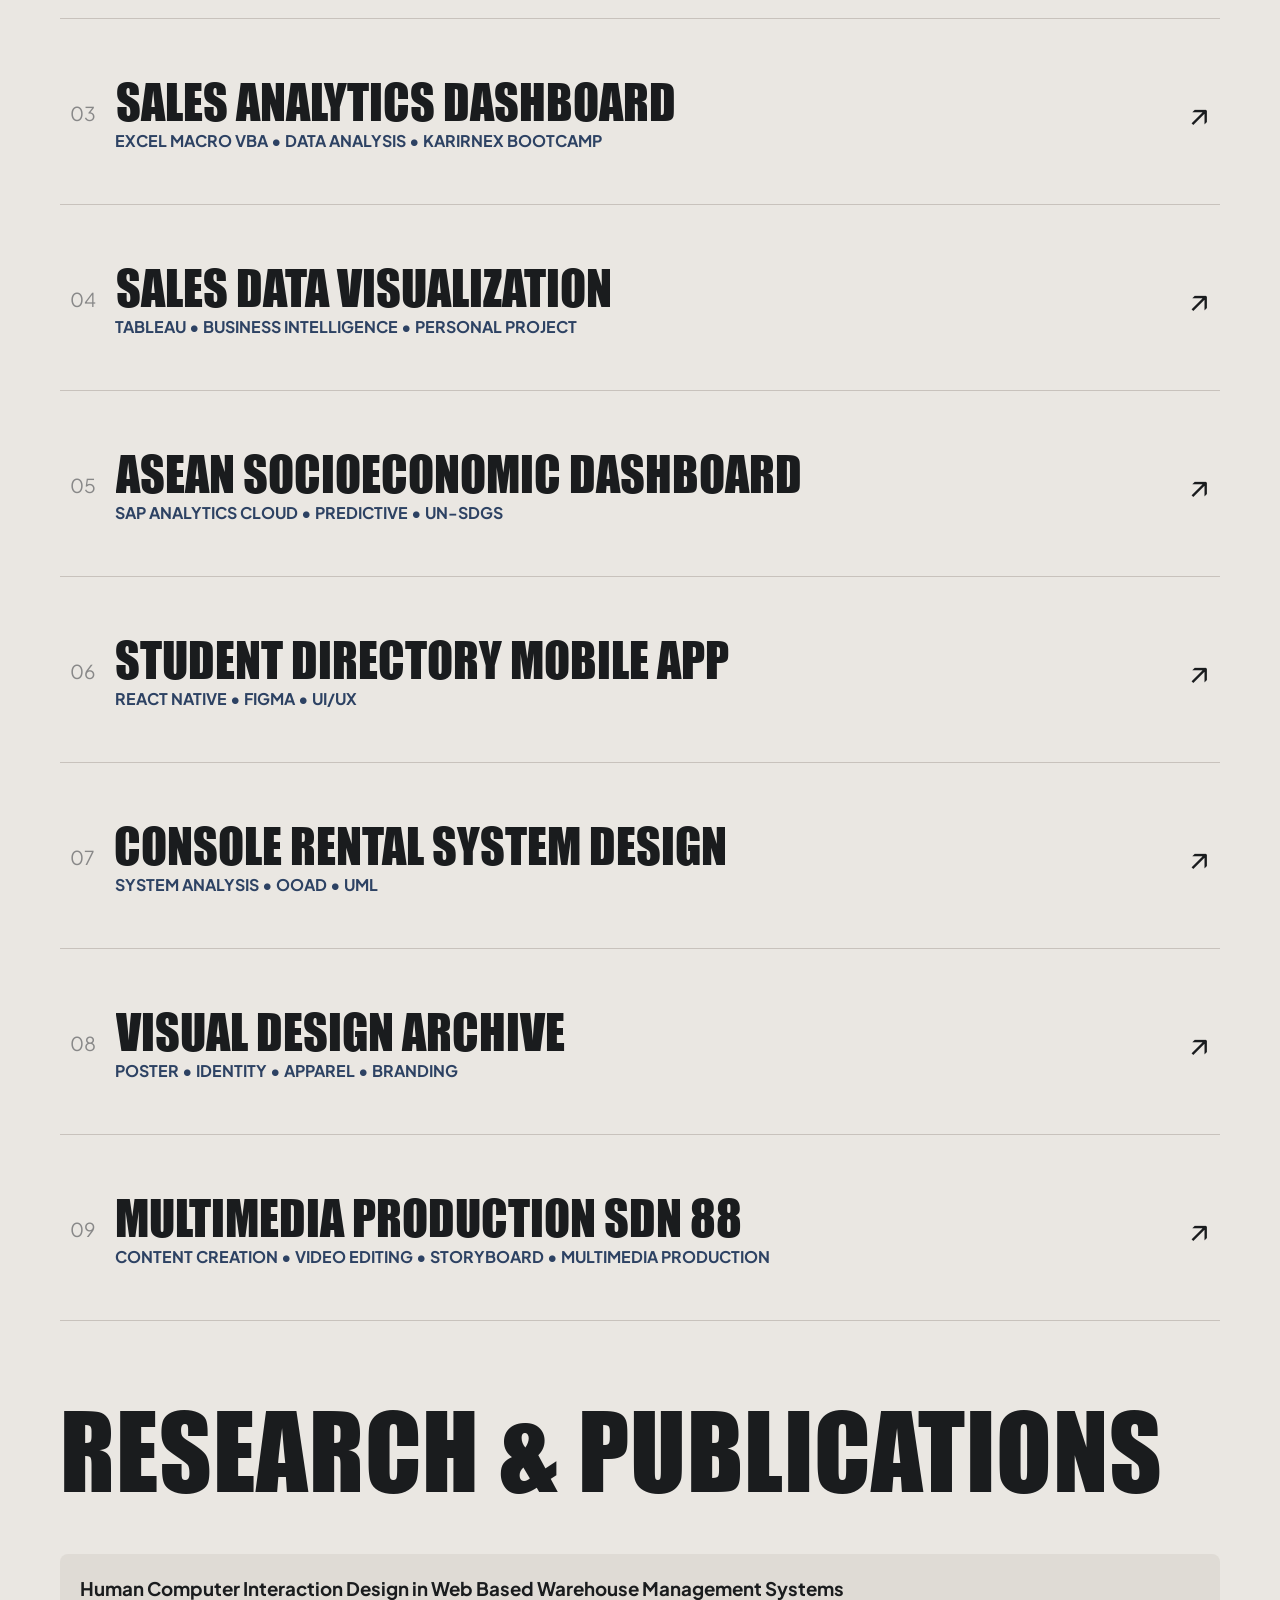
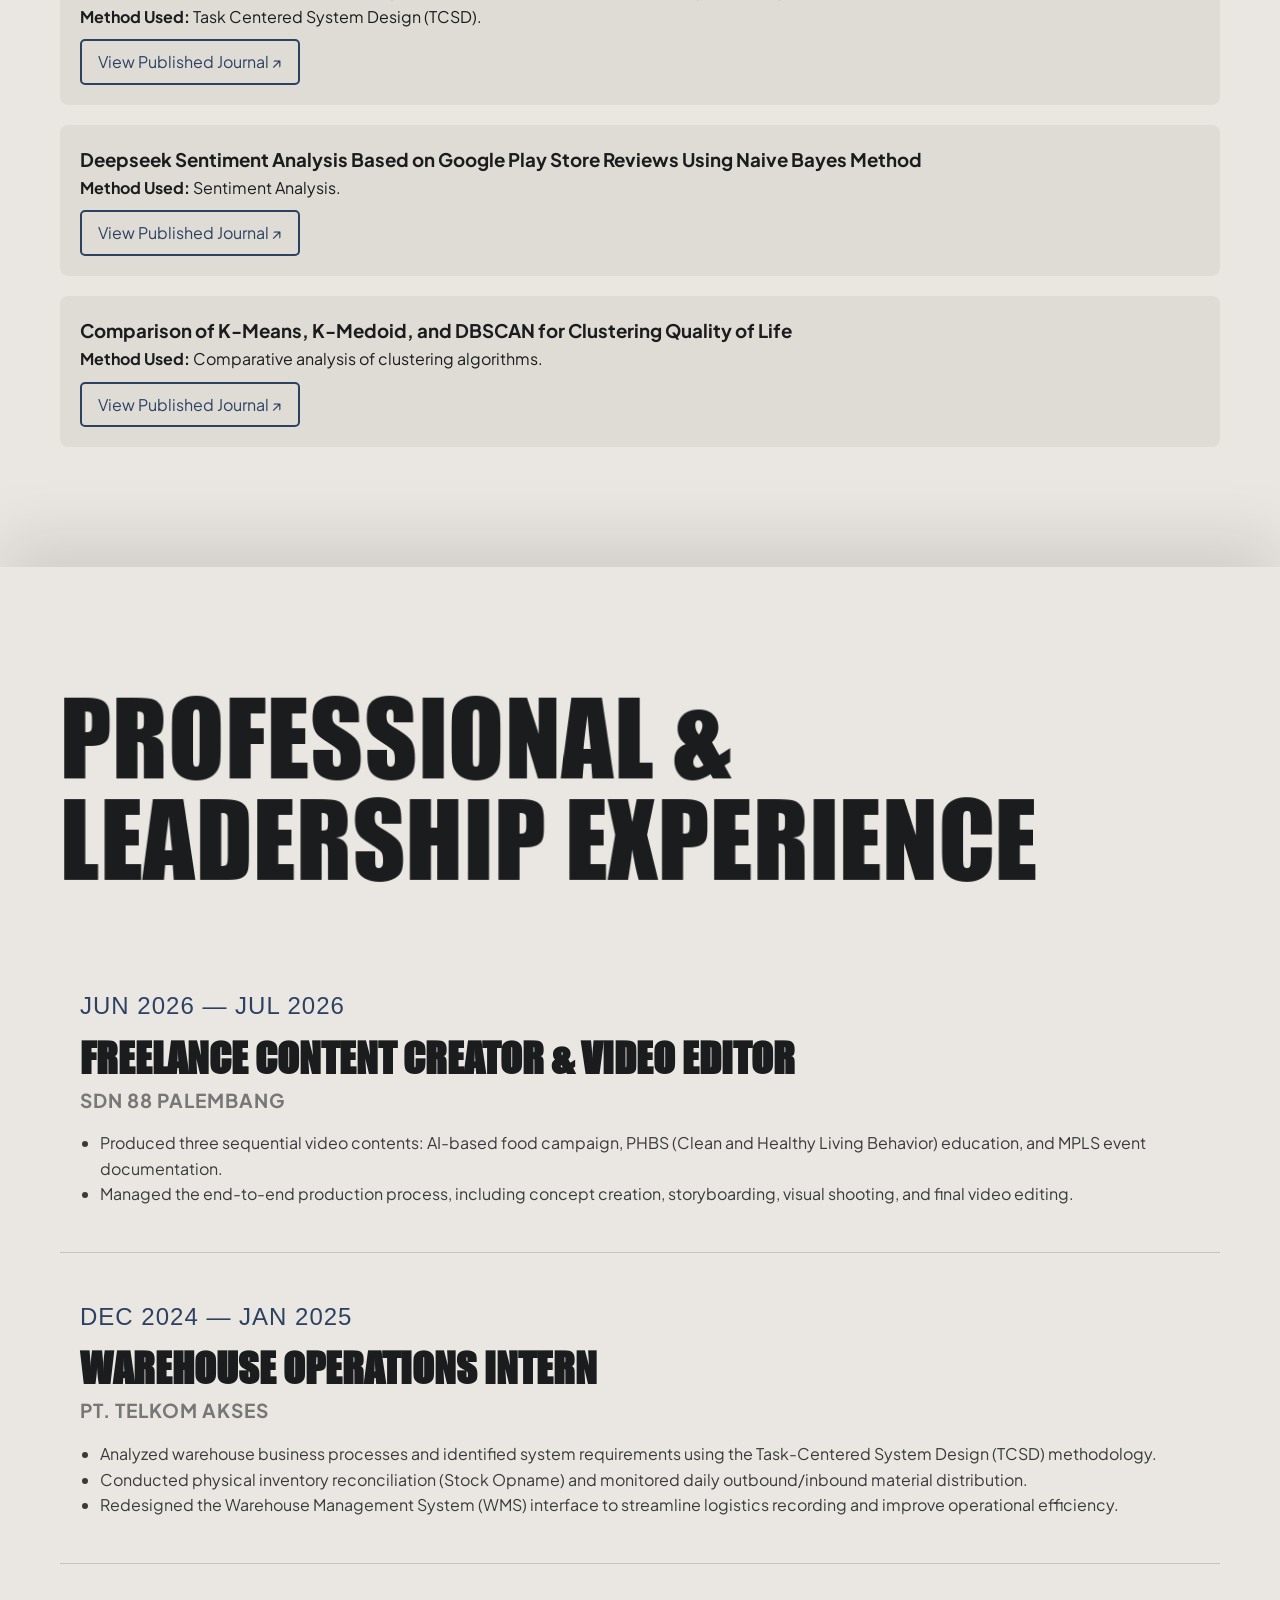
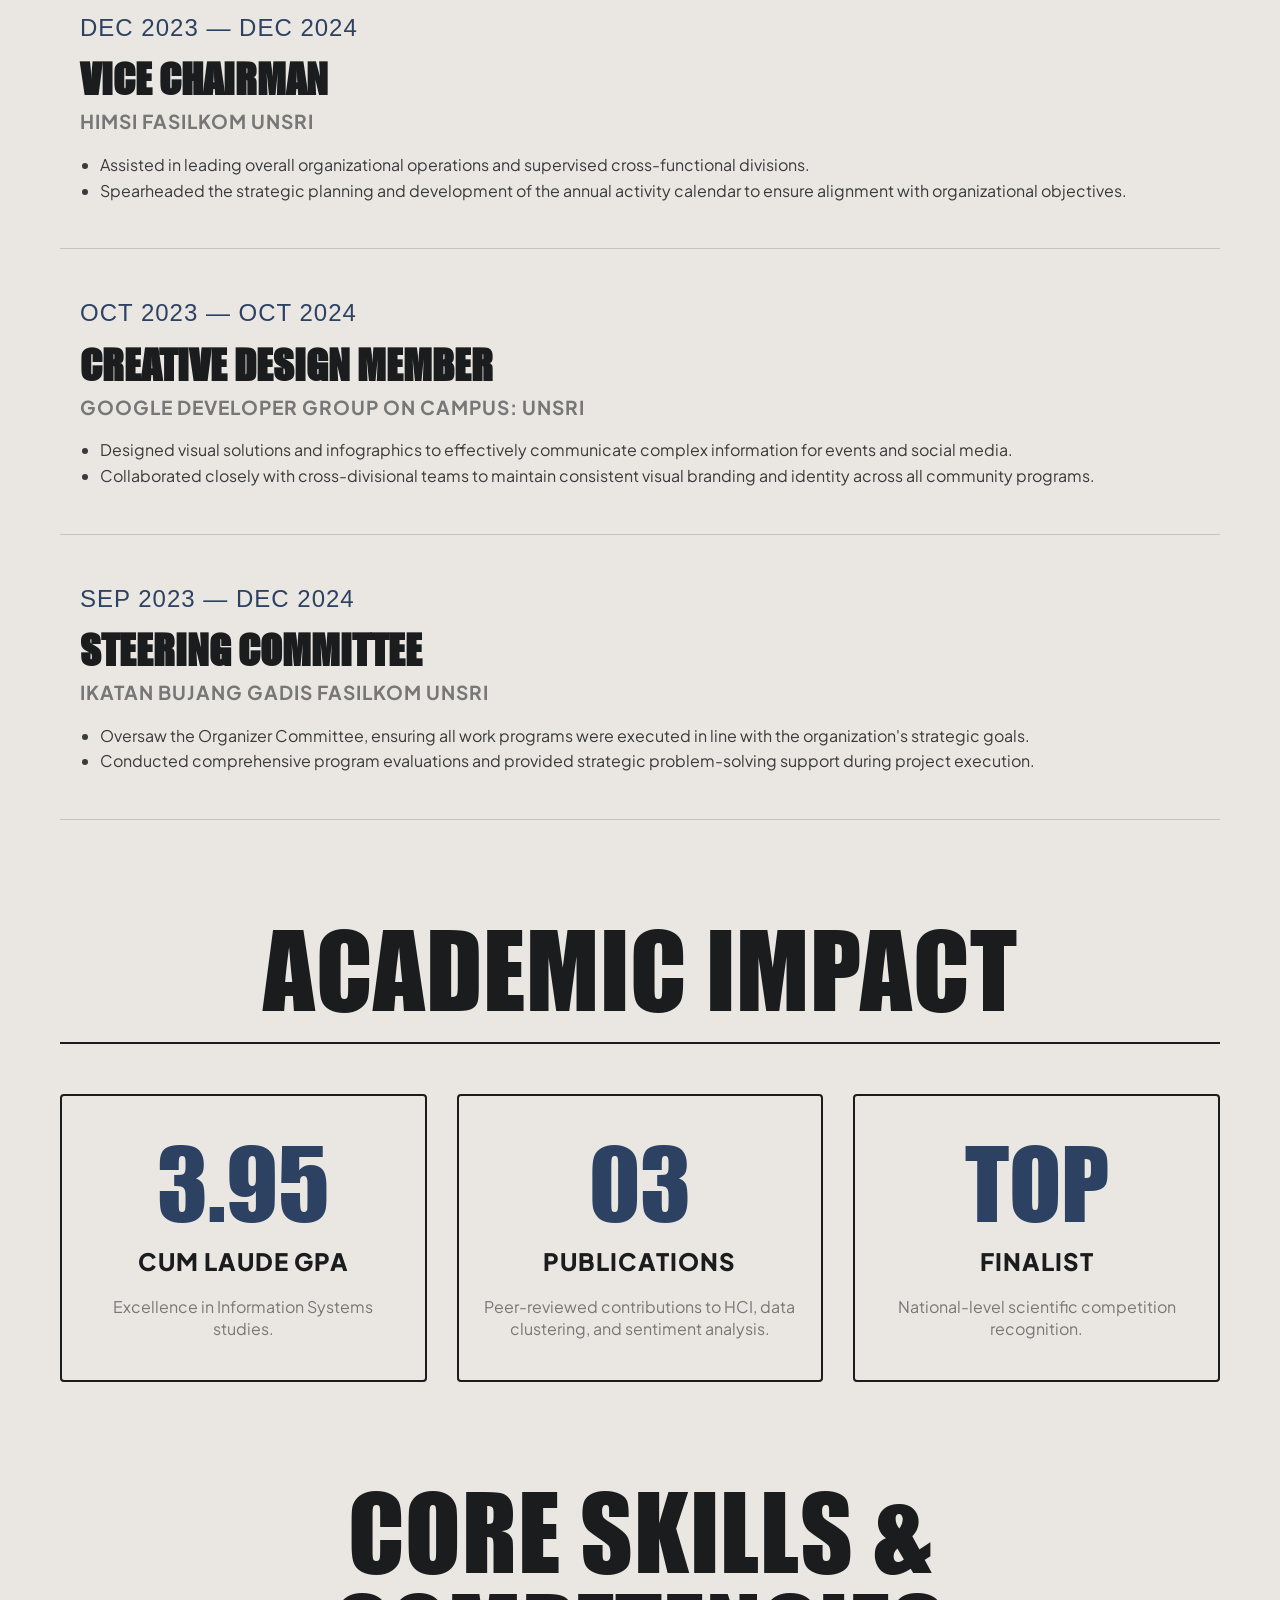
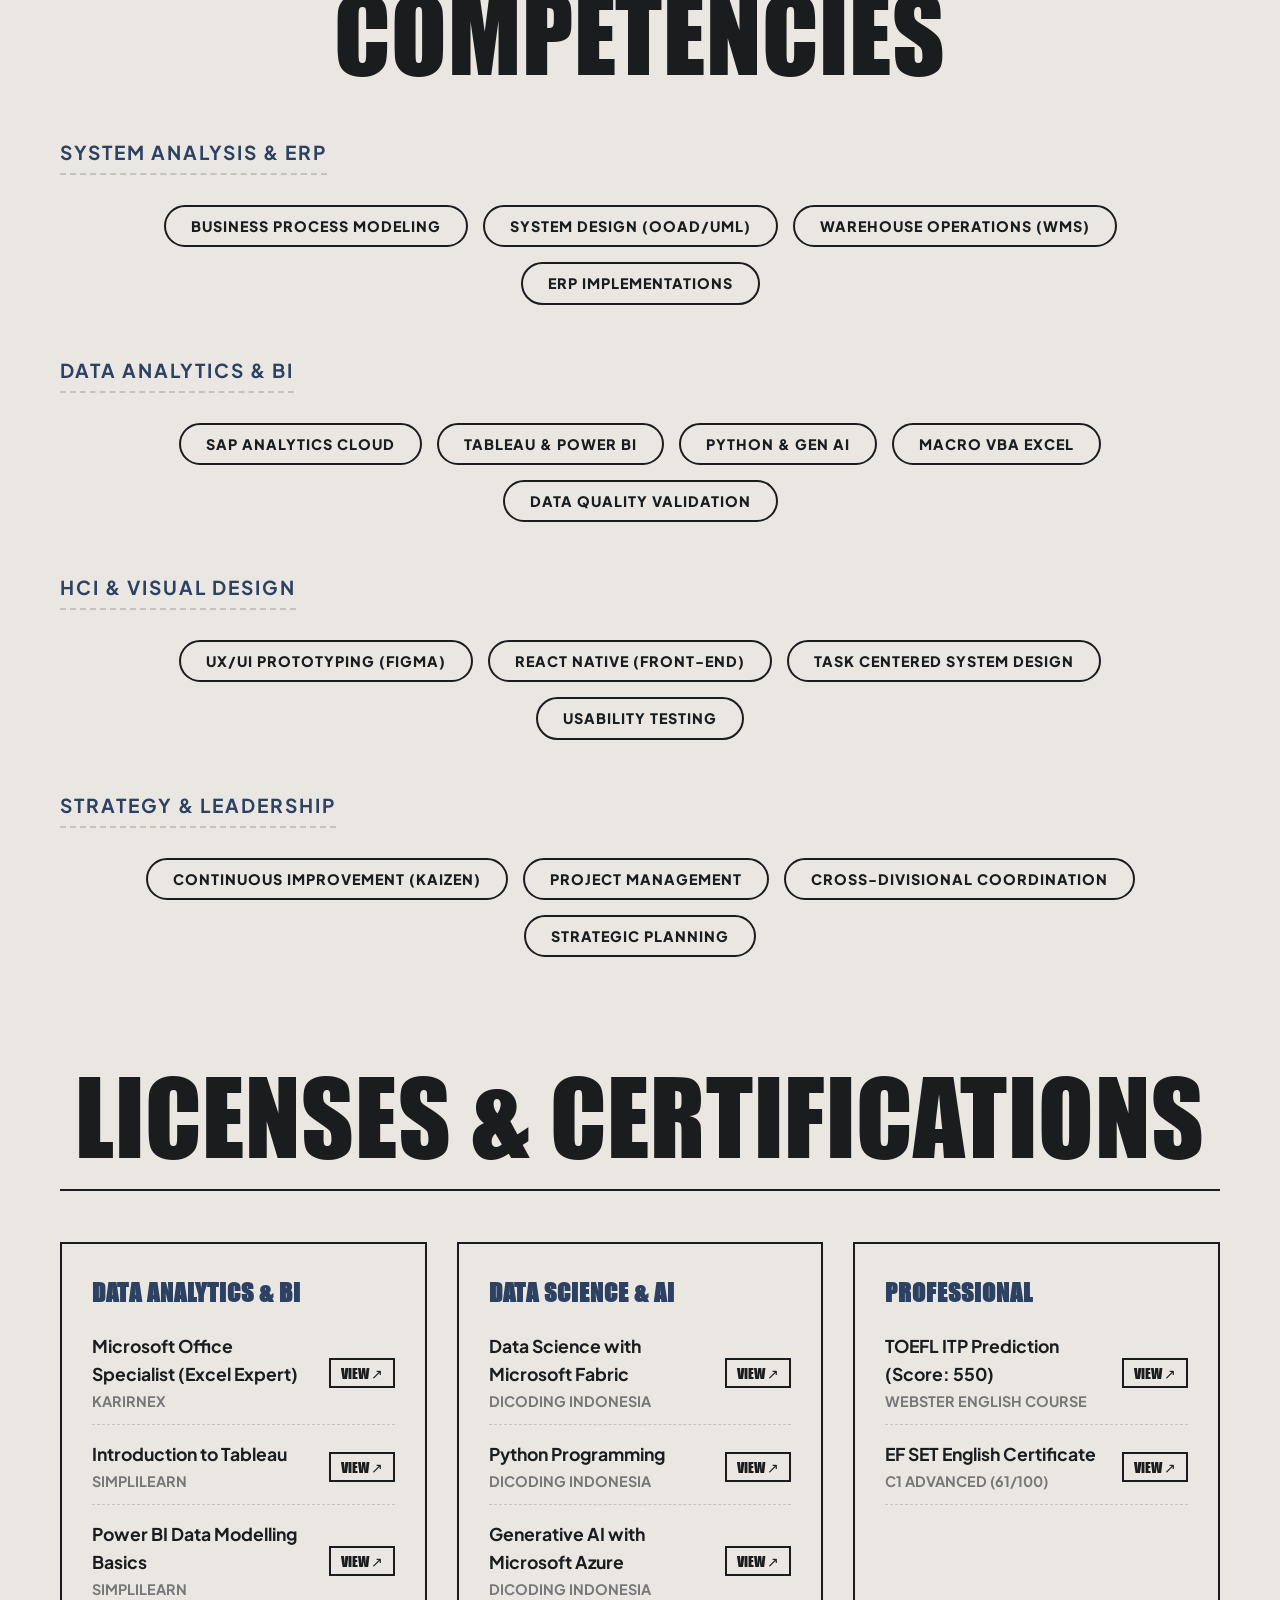
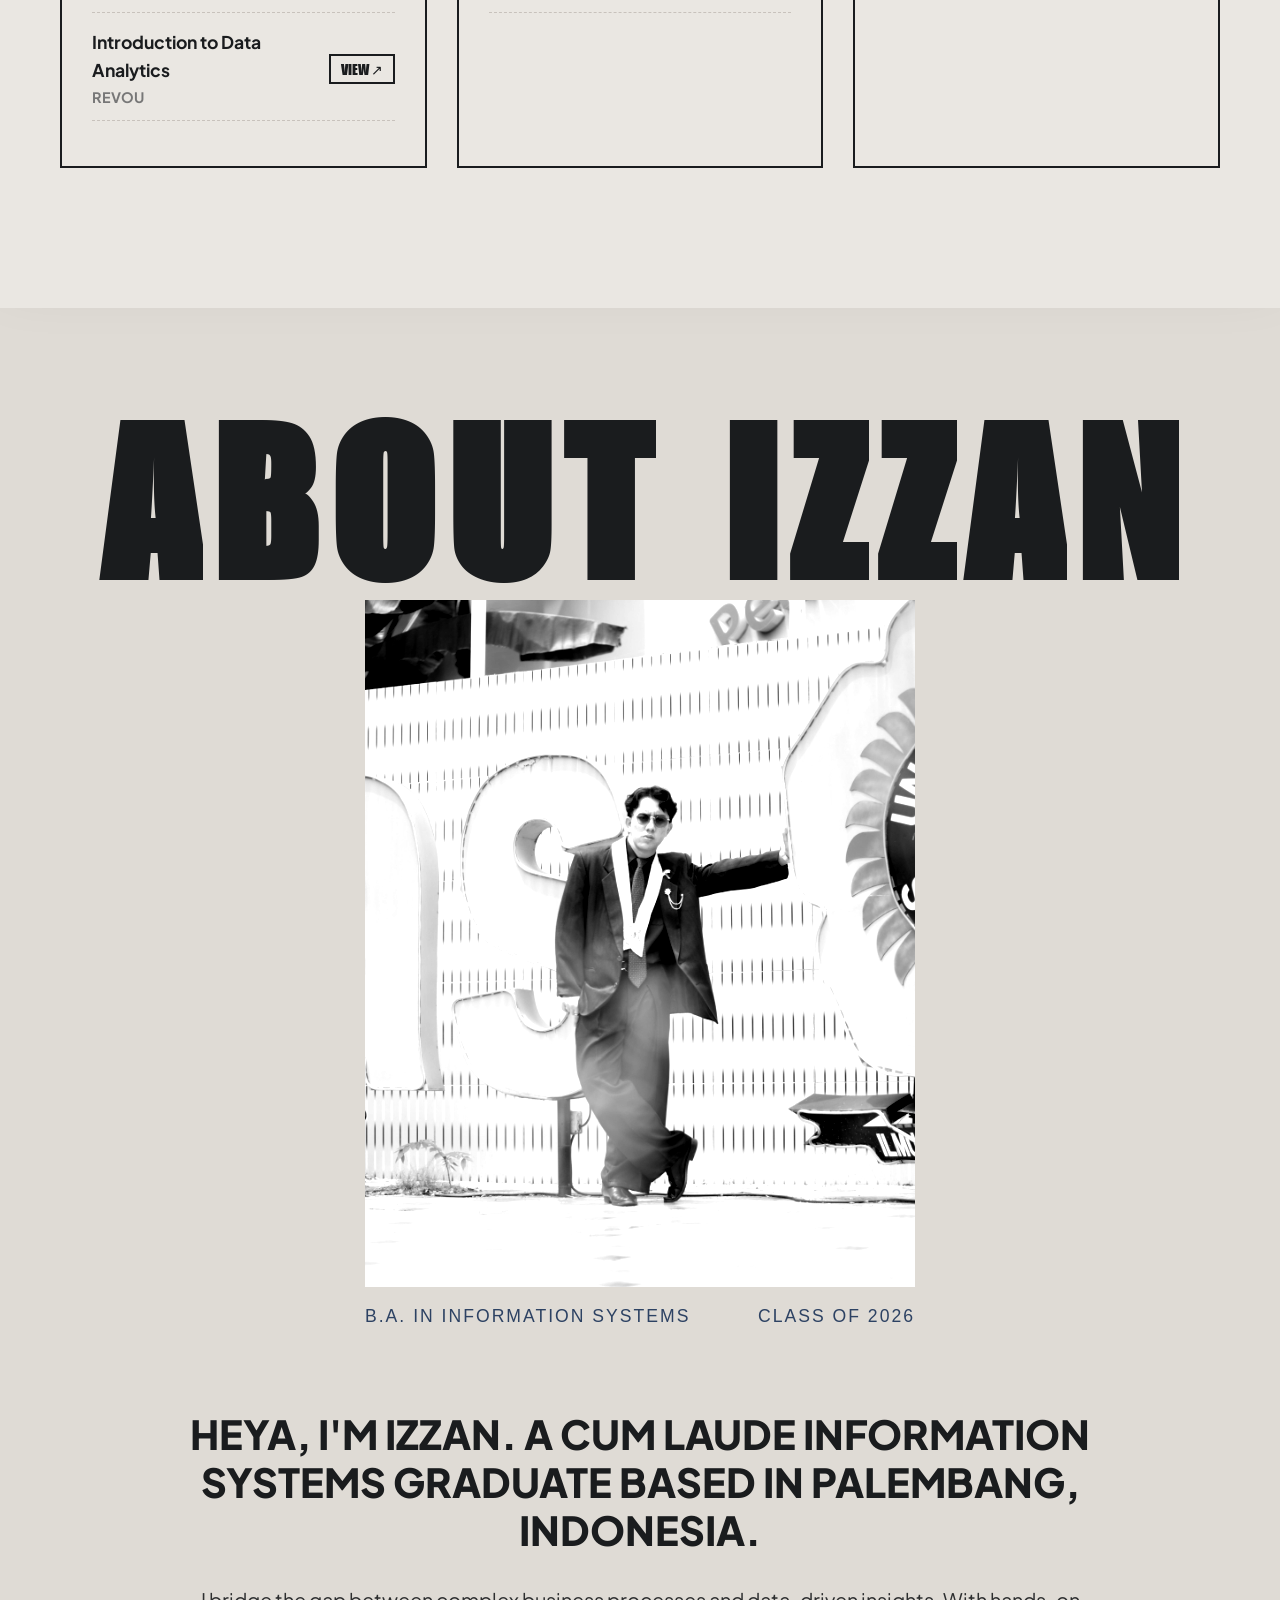
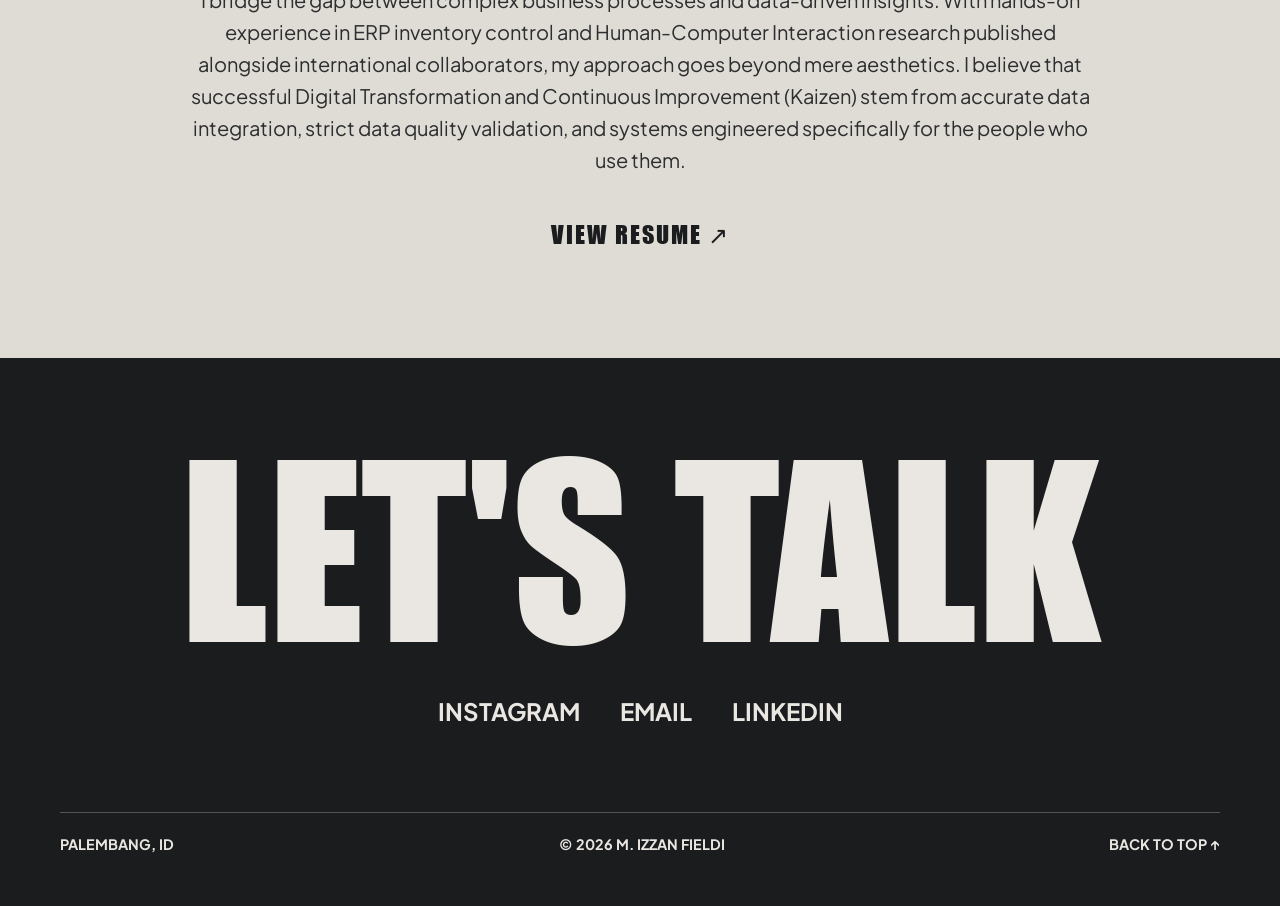
==== commit 15e7c69a: "Update index.html" ====
--- a/MINI WEB/index.html
+++ b/MINI WEB/index.html
@@ -216,6 +216,23 @@
                         <span class="port-arrow">↗</span>
                     </div>
                 </a>
+
+                <!-- Proyek 09: Freelance Video Production -->
+                <a href="https://drive.google.com/drive/folders/1rnY4oyf9PXtcWC4F1KJVIhxR0nbzg22j?usp=drive_link" class="portfolio-row" target="_blank" rel="noopener noreferrer">
+                    <div class="port-left-group">
+                        <div class="port-title-wrapper">
+                            <span class="port-num">09</span>
+                            <h3 class="port-title">Multimedia Production SDN 88</h3>
+                        </div>
+                        <p class="port-tags">Content Creation • Video Editing • Storyboard • Multimedia Production</p>
+                    </div>
+                    <div class="port-right-group">
+                        <div class="inline-img-wrapper">
+                            <img src="Asset/MPLS.jpeg" alt="SDN 88 Video Project">
+                        </div>
+                        <span class="port-arrow">↗</span>
+                    </div>
+                </a>
                 
             </div>
 
@@ -243,7 +260,19 @@
             
             <h2>PROFESSIONAL & LEADERSHIP EXPERIENCE</h2>
             <div class="experience-list">
-    
+                
+                <div class="exp-row">
+                    <div class="exp-left" style="width: 100%;">
+                        <span class="exp-date">JUN 2026 — JUL 2026</span>
+                        <h3 class="exp-role">Freelance Content Creator & Video Editor</h3>
+                        <p class="exp-company">SDN 88 PALEMBANG</p>
+                        <ul style="margin-top: 15px; padding-left: 20px; line-height: 1.6; opacity: 0.85;">
+                            <li>Produced three sequential video contents: AI-based food campaign, PHBS (Clean and Healthy Living Behavior) education, and MPLS event documentation.</li>
+                            <li>Managed the end-to-end production process, including concept creation, storyboarding, visual shooting, and final video editing.</li>
+                        </ul>
+                    </div>
+                </div>
+
                 <div class="exp-row">
                     <div class="exp-left" style="width: 100%;">
                         <span class="exp-date">DEC 2024 — JAN 2025</span>
--- a/MINI WEB/style.css
+++ b/MINI WEB/style.css
@@ -1782,3 +1782,102 @@
         flex-direction: column;
     }
 }
+
+/* =========================================
+   LICENSES & CERTIFICATIONS
+========================================= */
+.cert-section-title {
+    margin-top: 100px;
+    text-align: center;
+    border-bottom: 2px solid var(--text-color);
+    padding-bottom: 20px;
+}
+
+.cert-grid {
+    display: grid;
+    grid-template-columns: repeat(auto-fit, minmax(300px, 1fr));
+    gap: 30px;
+    margin-top: 50px;
+    margin-bottom: 40px;
+}
+
+.cert-card {
+    border: 2px solid var(--text-color);
+    padding: 30px;
+    background-color: transparent;
+    transition: transform 0.3s cubic-bezier(0.175, 0.885, 0.32, 1.275), box-shadow 0.3s;
+}
+
+.cert-card:hover {
+    transform: translateY(-10px);
+    box-shadow: 8px 8px 0px var(--accent-color);
+}
+
+.cert-category-title {
+    font-family: 'ImpactCustom', Impact, sans-serif;
+    font-size: 1.5rem;
+    color: var(--accent-color);
+    text-transform: uppercase;
+    margin-bottom: 20px;
+    letter-spacing: 1px;
+}
+
+.cert-list {
+    list-style: none;
+    padding: 0;
+    line-height: 1.6;
+}
+
+/* Mengubah susunan list menjadi flexbox agar teks dan tombol sejajar */
+.cert-list li {
+    margin-bottom: 15px;
+    border-bottom: 1px dashed var(--border-color);
+    padding-bottom: 10px;
+    display: flex;
+    justify-content: space-between;
+    align-items: center;
+    gap: 15px;
+}
+
+.cert-info {
+    flex-grow: 1;
+}
+
+.cert-list li strong {
+    font-size: 1.1rem;
+    color: var(--text-color);
+    display: block;
+}
+
+.cert-list li span {
+    font-size: 0.9rem;
+    font-weight: bold;
+    color: #777;
+    text-transform: uppercase;
+}
+
+[data-theme="dark"] .cert-list li span {
+    color: #aaa;
+}
+
+/* Desain Tombol VIEW */
+.cert-link {
+    font-family: 'ImpactCustom', Impact, sans-serif;
+    font-size: 0.9rem;
+    color: var(--text-color);
+    text-decoration: none;
+    text-transform: uppercase;
+    border: 2px solid var(--text-color);
+    padding: 4px 10px;
+    background: transparent;
+    cursor: pointer;
+    transition: all 0.2s cubic-bezier(0.175, 0.885, 0.32, 1.275);
+    white-space: nowrap;
+}
+
+.cert-link:hover {
+    background-color: var(--text-color);
+    color: var(--bg-color);
+    transform: translateY(-3px);
+    box-shadow: 4px 4px 0px var(--accent-color);
+}
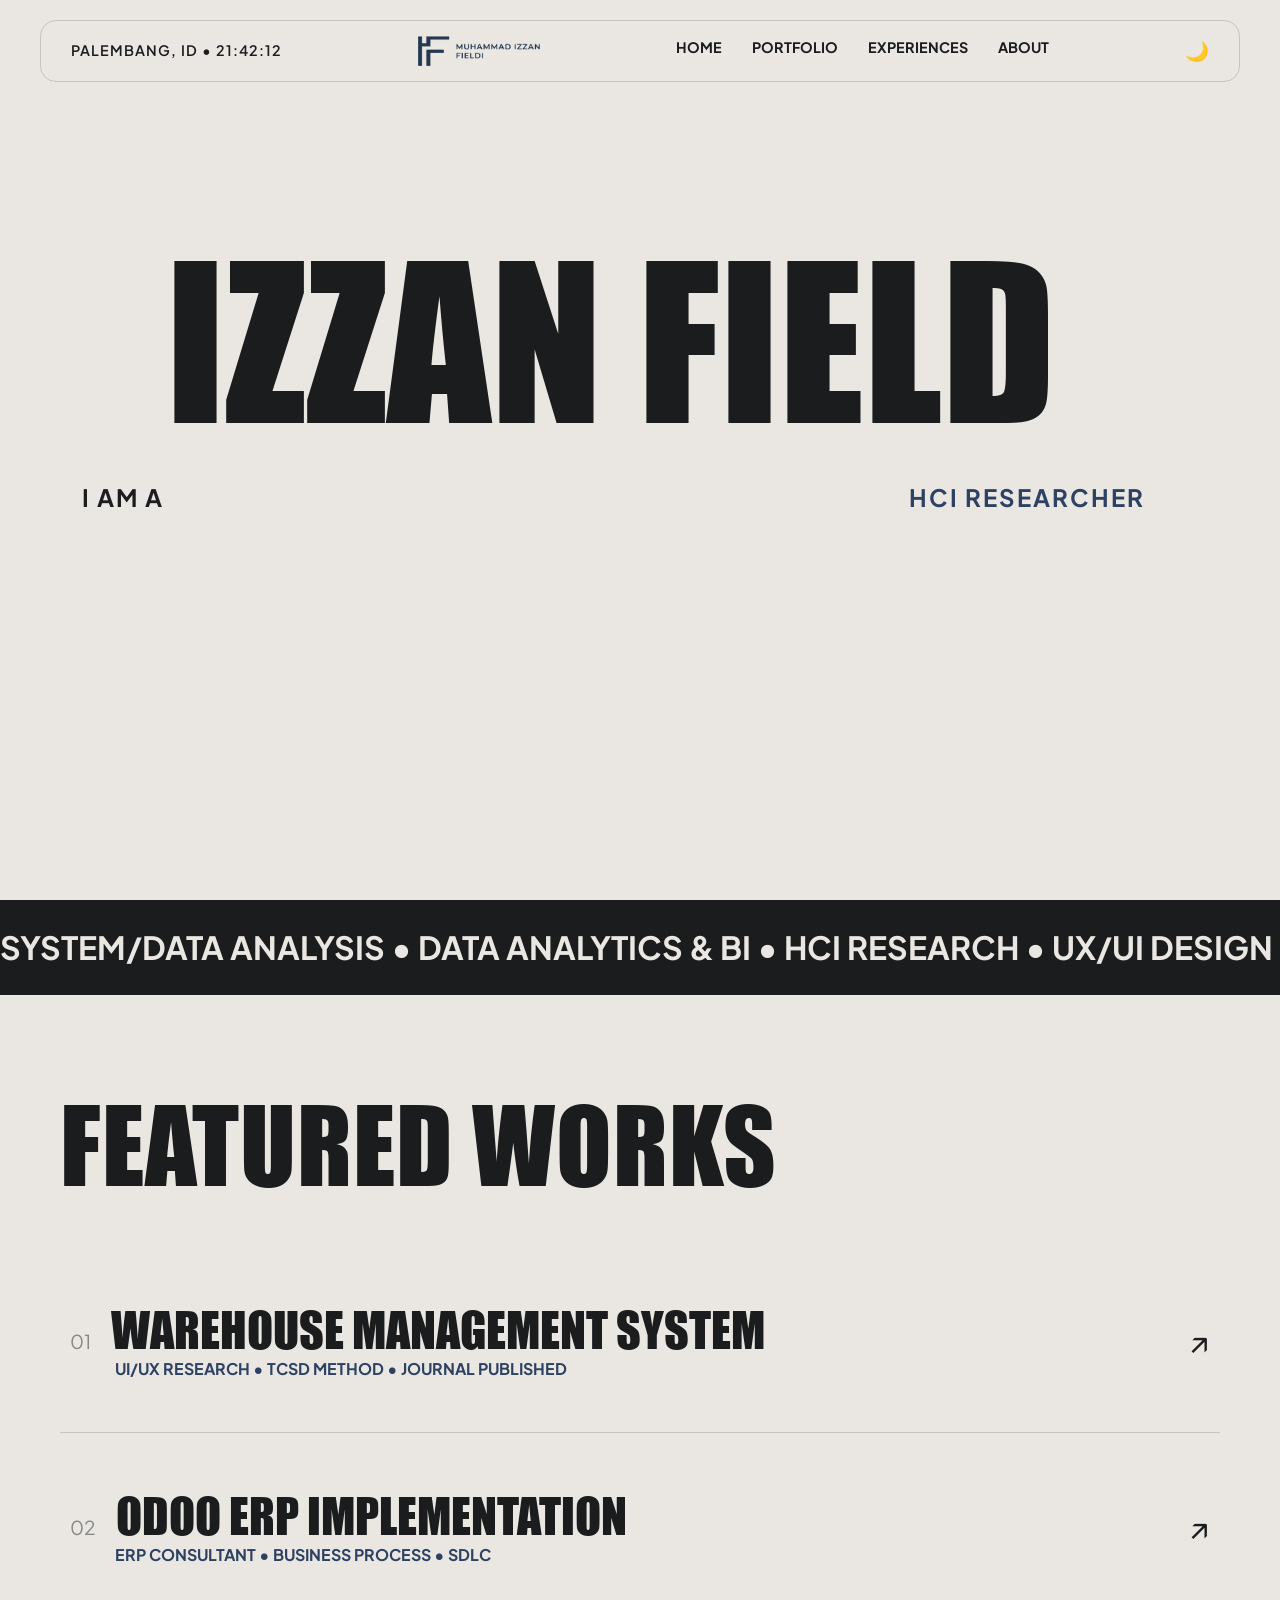
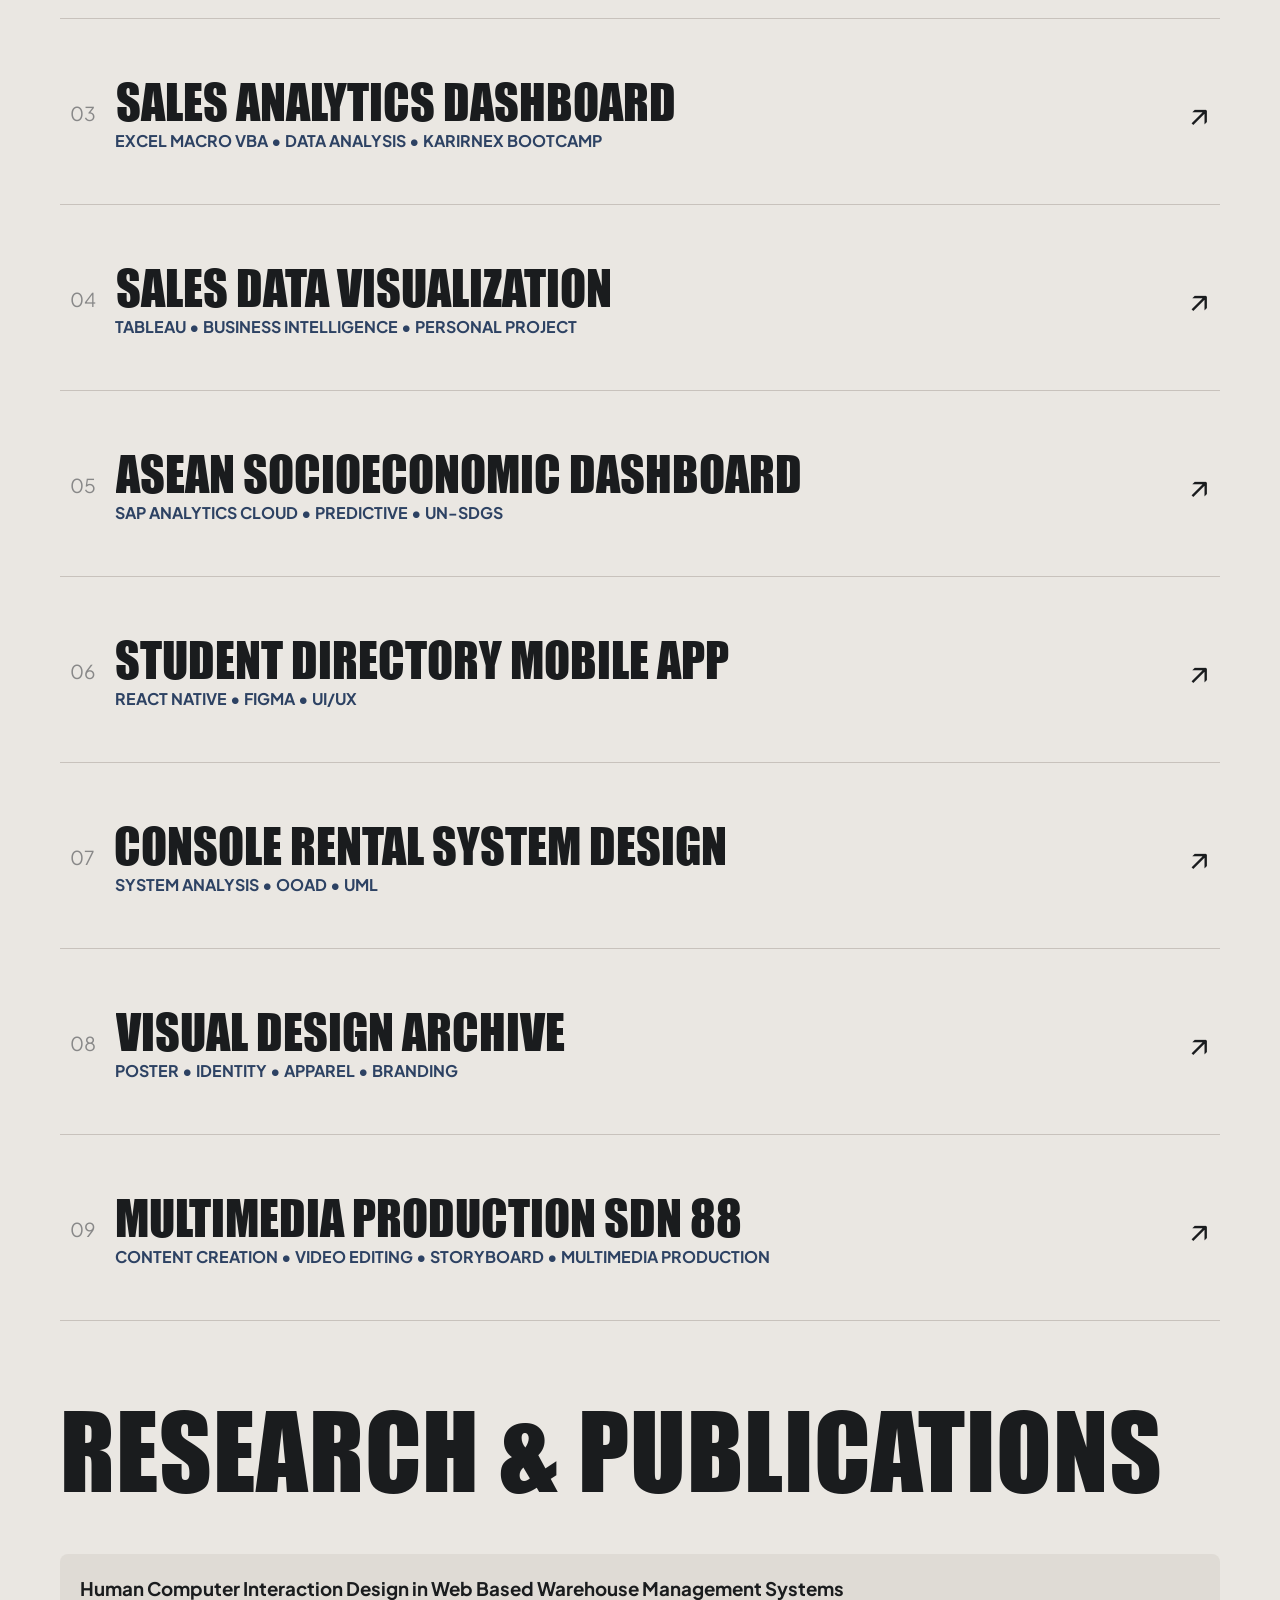
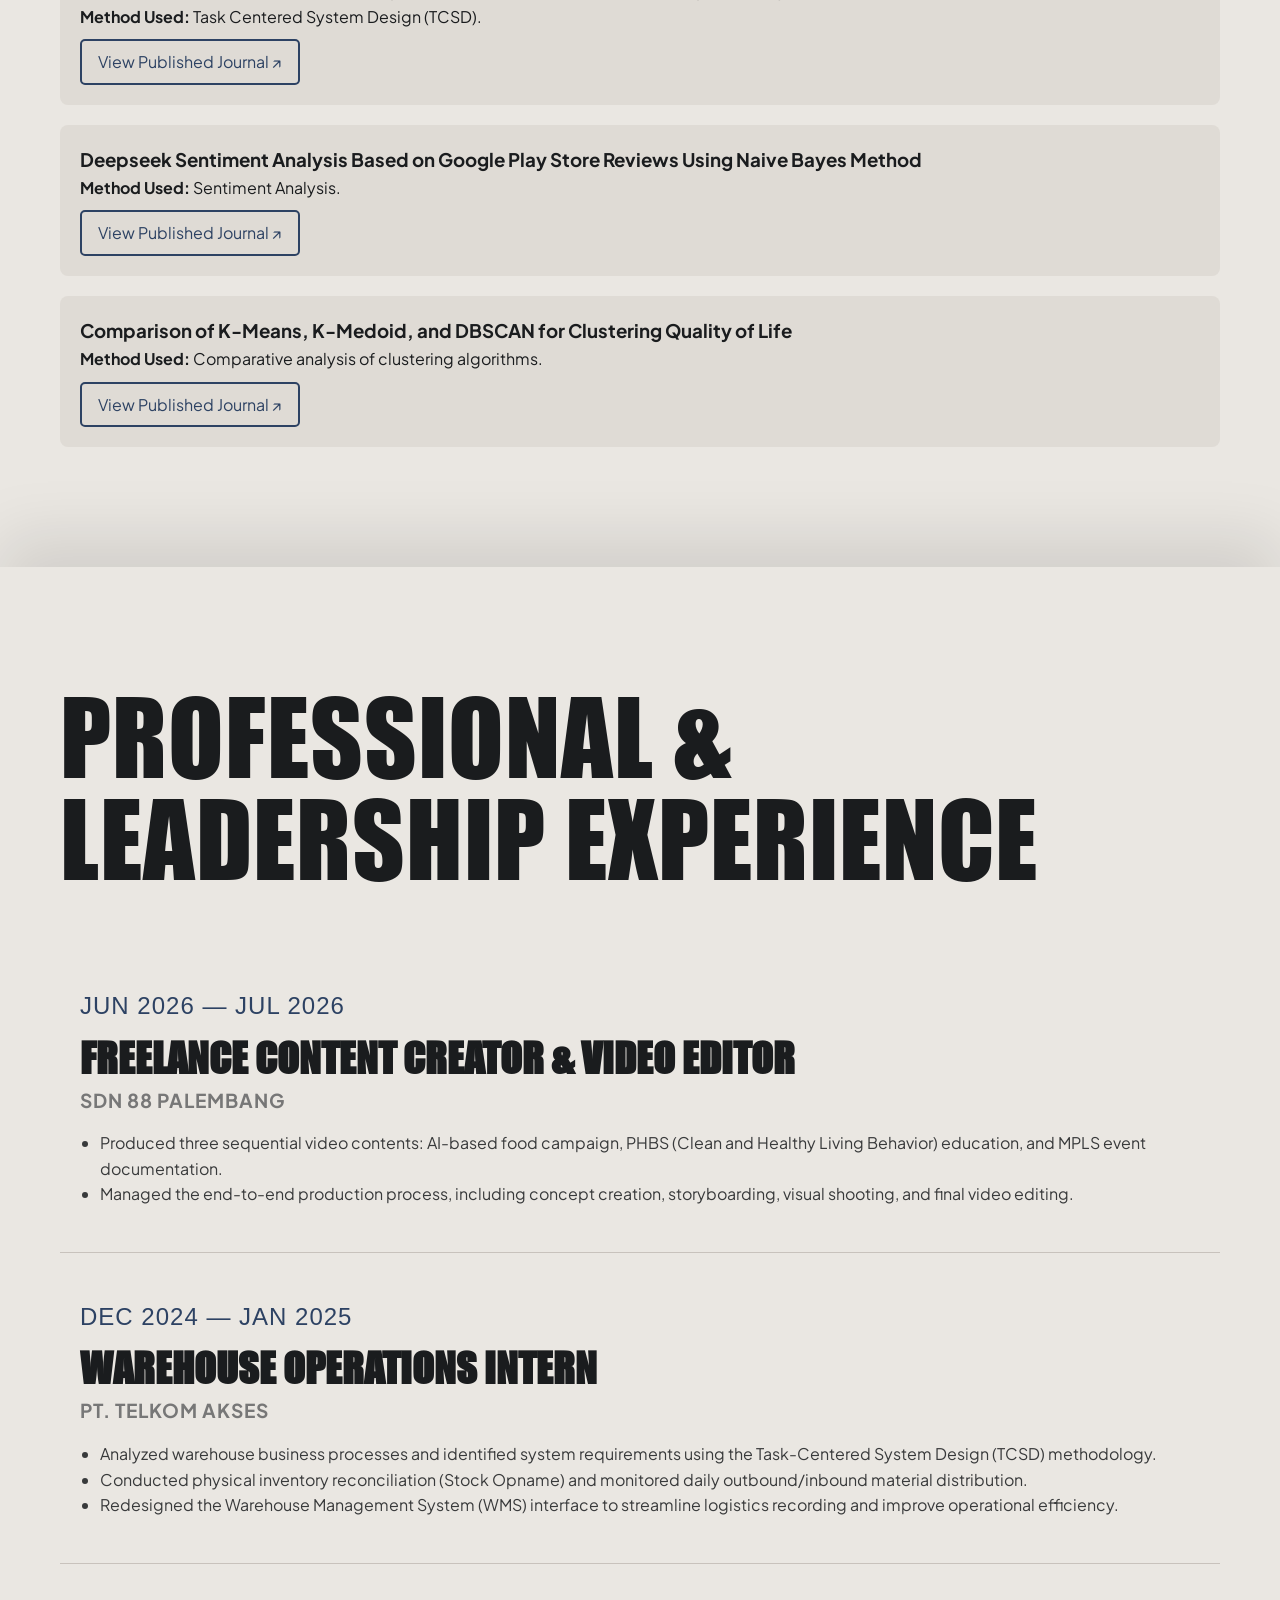
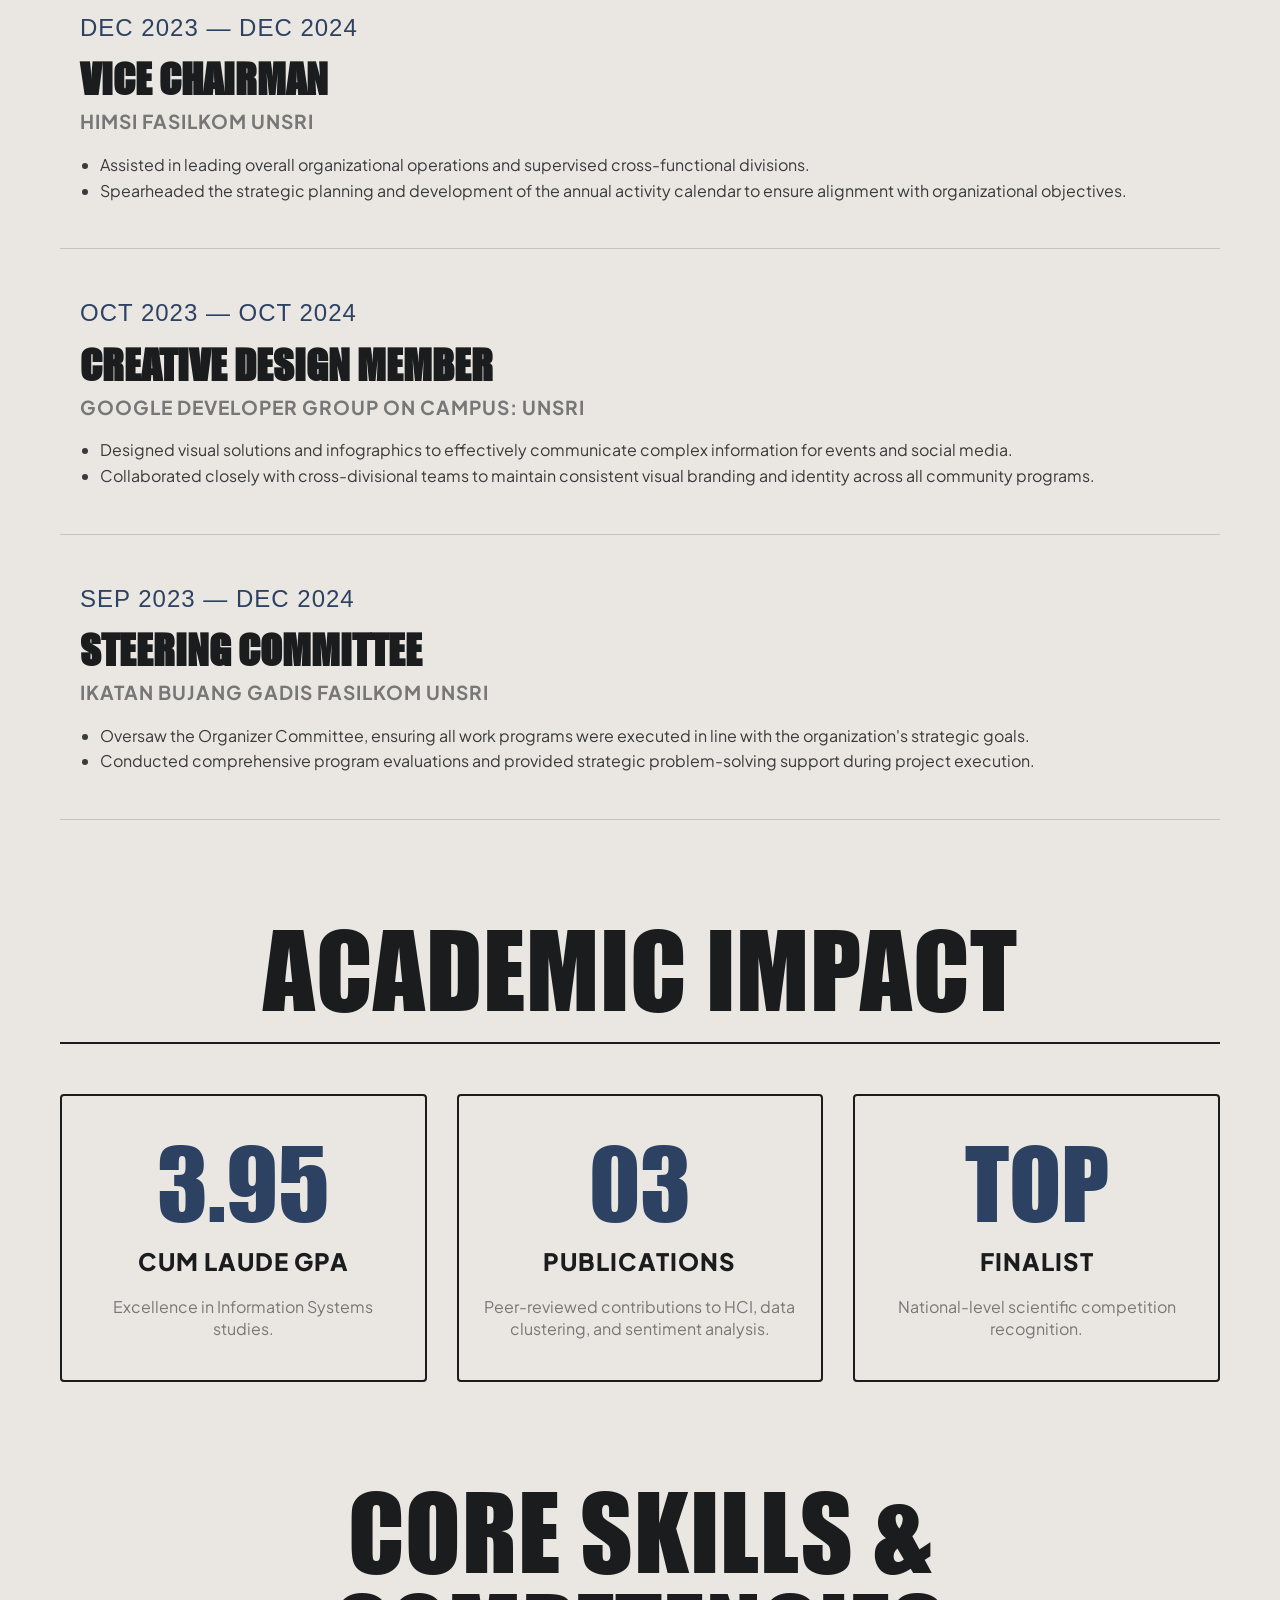
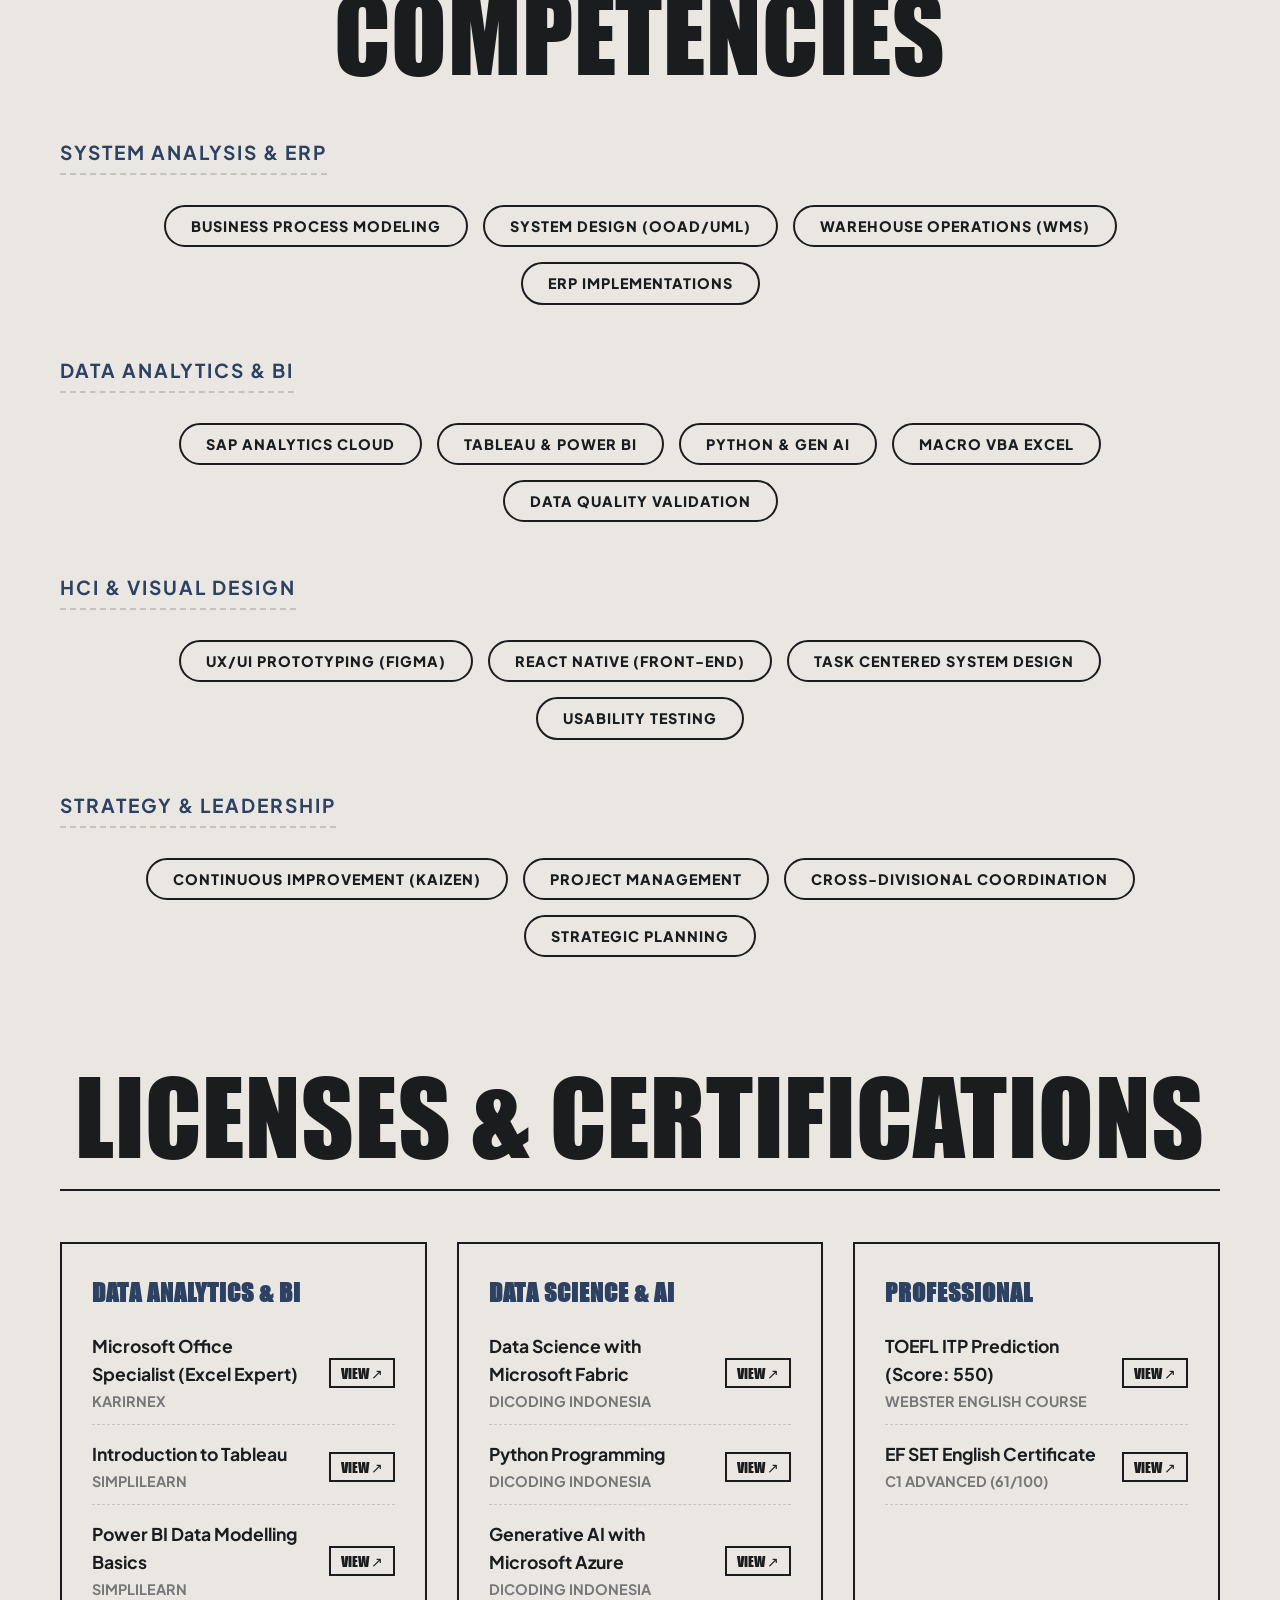
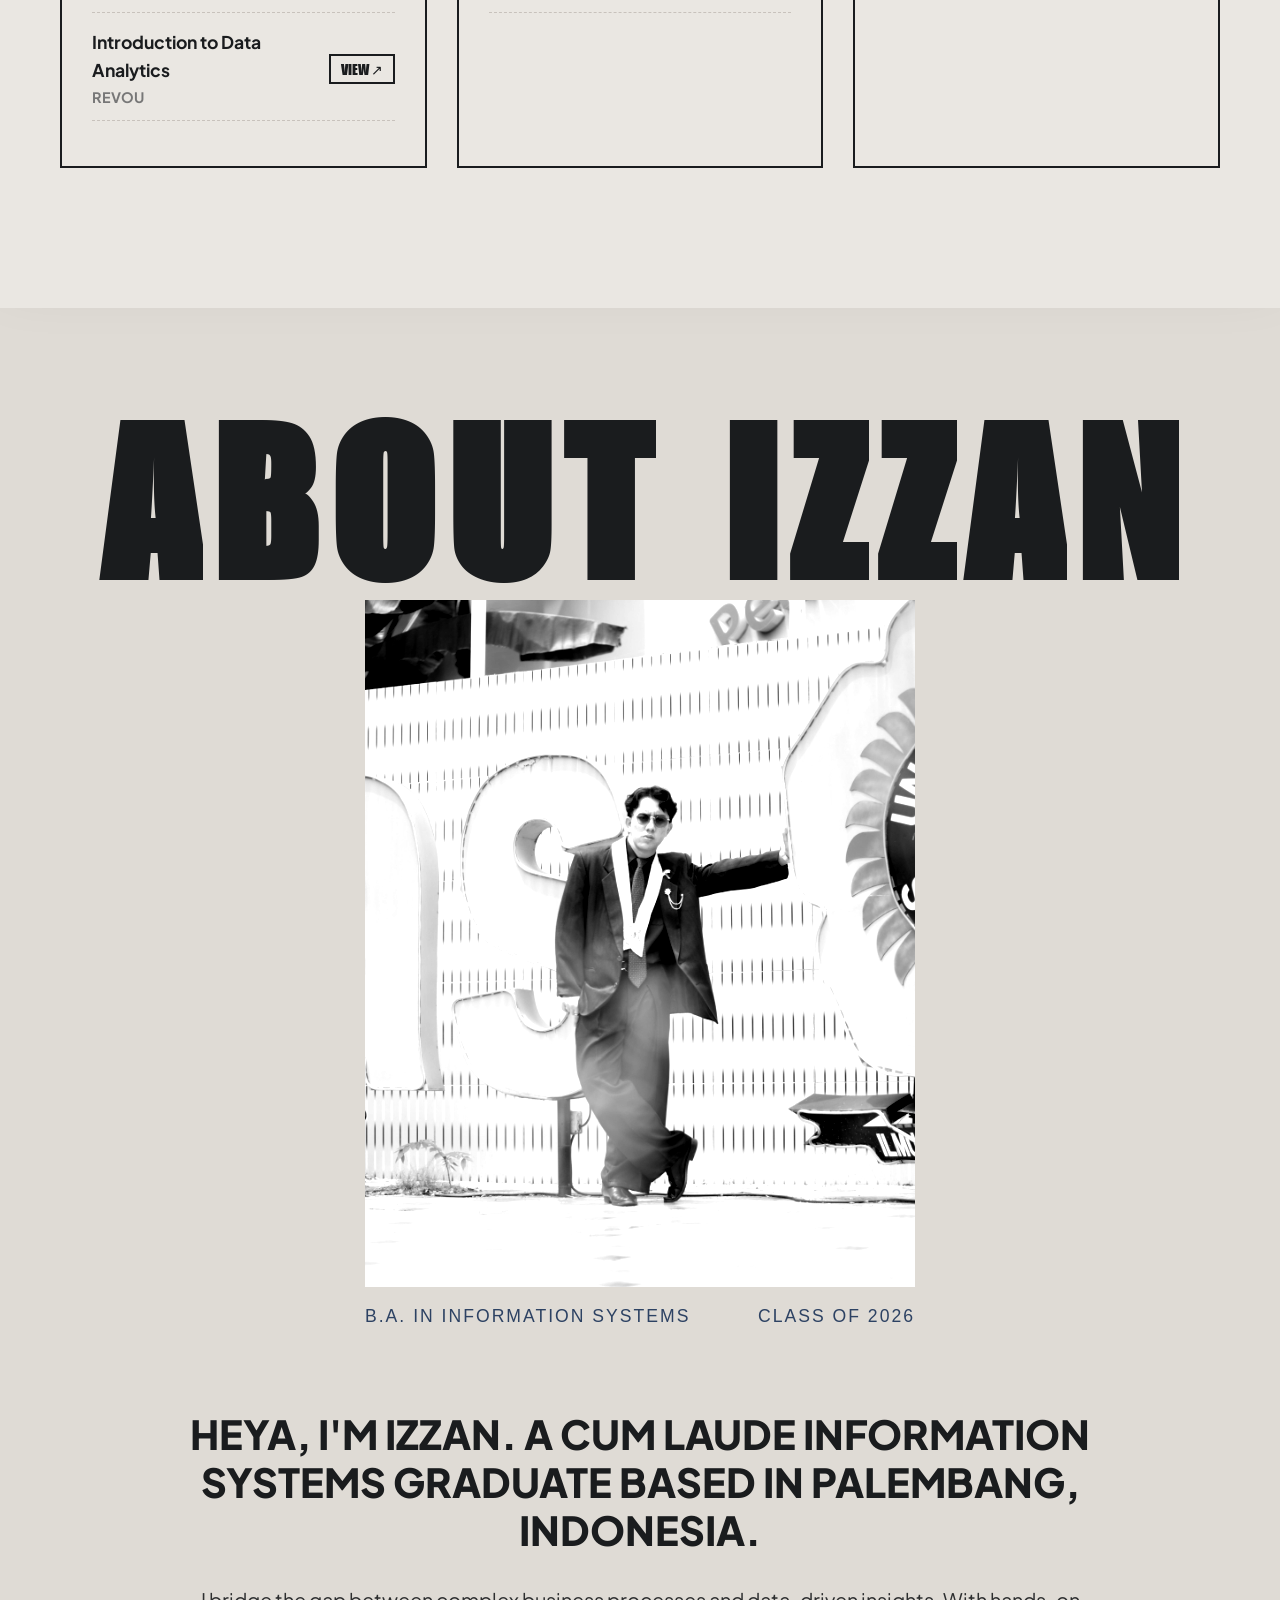
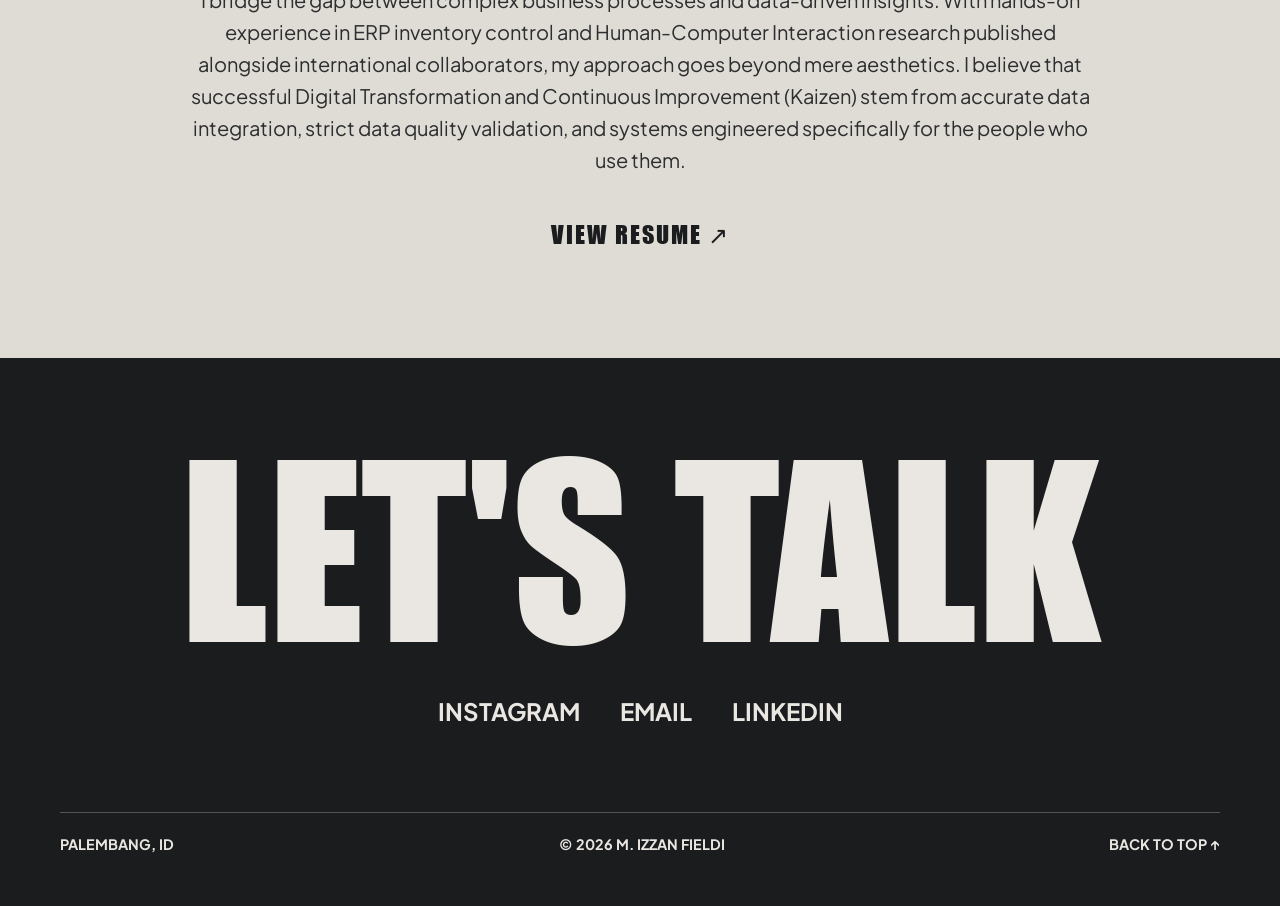
==== commit 10cdae4f: "Update index.html" ====
--- a/MINI WEB/index.html
+++ b/MINI WEB/index.html
@@ -553,6 +553,19 @@
 
                     <div class="cv-section">
                         <h2>PROFESSIONAL EXPERIENCE</h2>
+
+                        <div class="cv-item">
+                            <div class="cv-item-header">
+                                <strong>SDN 88 Palembang - Freelance Content Creator & Video Editor</strong>
+                                <span>Jun 2026 - Jul 2026</span>
+                            </div>
+                            <span style="font-size: 0.85rem; font-style: italic; color: #555;">Palembang</span>
+                            <ul>
+                                <li>Produced three sequential video contents: AI-based food campaign, PHBS education, and MPLS event documentation</li>
+                                <li>Managed the end-to-end production process, including concept creation, storyboarding, visual shooting, and final editing</li>
+                            </ul>
+                        </div>
+                        
                         <div class="cv-item">
                             <div class="cv-item-header">
                                 <strong>PT Telkom Akses - Warehouse & Inventory Operations Intern</strong>
